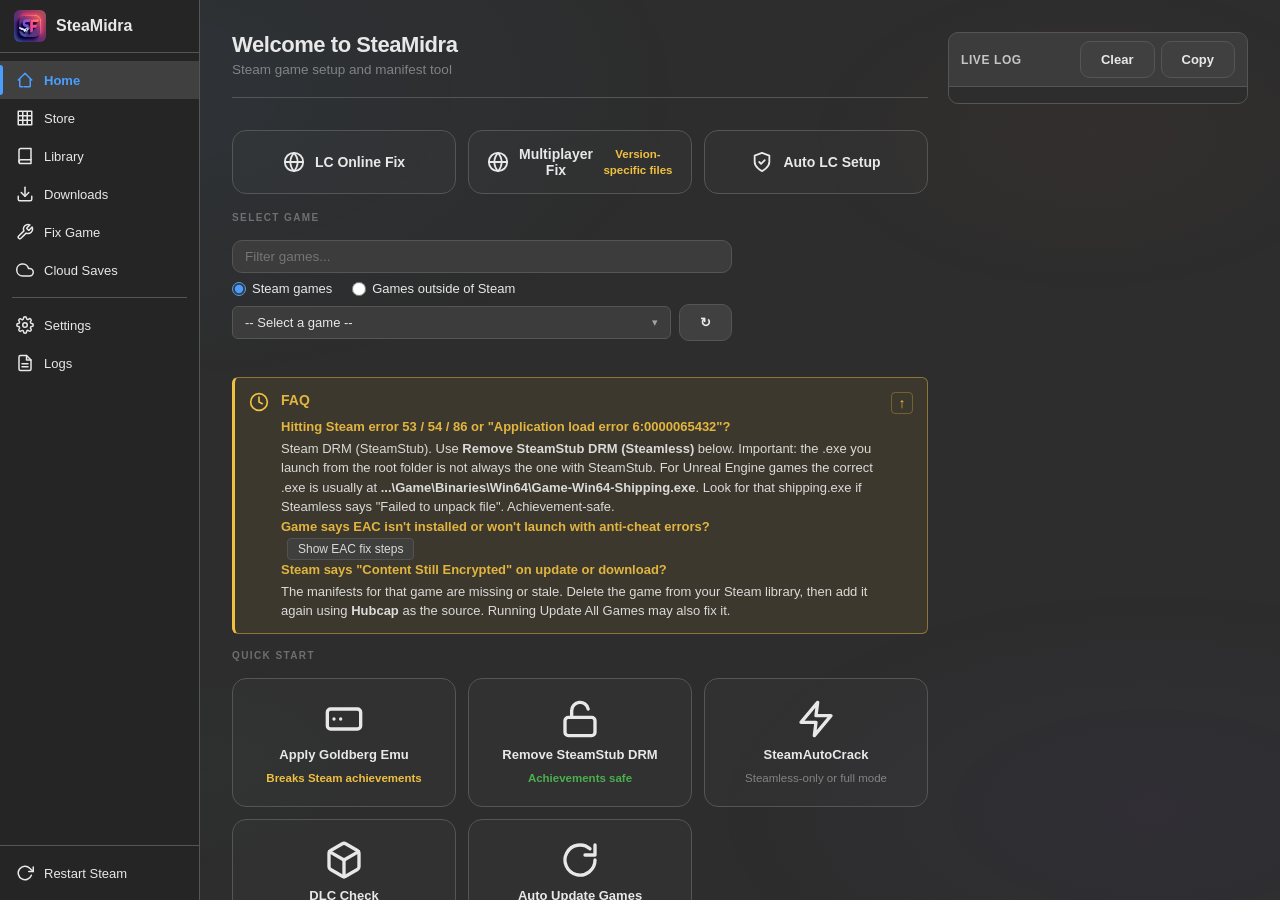
==== sff/webui/index.html @ db96c051 "Release SteaMidra v6.5.8" ====
<!DOCTYPE html>
<html lang="en" data-theme="dark">
<head>
    <meta charset="UTF-8">
    <meta name="viewport" content="width=device-width, initial-scale=1.0">
    <title>SteaMidra</title>
    <link rel="stylesheet" href="css/main.css">
    <link rel="stylesheet" href="css/themes.css">
    <link rel="stylesheet" href="css/cards.css">
    <link rel="stylesheet" href="css/animations.css">
    <link rel="stylesheet" href="css/premium.css">
    <script src="qrc:///qtwebchannel/qwebchannel.js"></script>
</head>
<body>
    <!-- Sidebar Navigation -->
    <nav id="sidebar" class="sidebar" role="navigation" aria-label="Main navigation">
        <div class="sidebar-logo">
            <img src="assets/SFF.png" alt="SteaMidra" class="sidebar-icon" onerror="this.style.display='none'">
            <span class="sidebar-title">SteaMidra</span>
        </div>
        <div class="sidebar-nav" role="tablist">
            <button class="nav-item active" data-page="home" data-tooltip="Overview dashboard with quick actions">
                <svg class="nav-icon" viewBox="0 0 24 24"><path d="M3 12l2-2m0 0l7-7 7 7M5 10v10a1 1 0 001 1h3m10-11l2 2m-2-2v10a1 1 0 01-1 1h-3m-4 0h4"/></svg>
                <span class="nav-label" data-i18n="Home">Home</span>
            </button>
            <button class="nav-item" data-page="store" data-tooltip="Browse & download games with cover images">
                <svg class="nav-icon" viewBox="0 0 24 24"><path d="M3 3h18v18H3zM9 3v18M15 3v18M3 9h18M3 15h18"/></svg>
                <span class="nav-label" data-i18n="Store">Store</span>
            </button>
            <button class="nav-item" data-page="library" data-tooltip="Your downloaded and installed games">
                <svg class="nav-icon" viewBox="0 0 24 24"><path d="M4 19.5A2.5 2.5 0 016.5 17H20"/><path d="M6.5 2H20v20H6.5A2.5 2.5 0 014 19.5v-15A2.5 2.5 0 016.5 2z"/></svg>
                <span class="nav-label" data-i18n="Library">Library</span>
            </button>
            <button class="nav-item" data-page="downloads" data-tooltip="Active downloads & history">
                <svg class="nav-icon" viewBox="0 0 24 24"><path d="M21 15v4a2 2 0 01-2 2H5a2 2 0 01-2-2v-4"/><polyline points="7 10 12 15 17 10"/><line x1="12" y1="15" x2="12" y2="3"/></svg>
                <span class="nav-label" data-i18n="Downloads">Downloads</span>
            </button>
            <button class="nav-item" data-page="fixgame" data-tooltip="Apply emulators, remove DRM, manage DLC">
                <svg class="nav-icon" viewBox="0 0 24 24"><path d="M14.7 6.3a1 1 0 000 1.4l1.6 1.6a1 1 0 001.4 0l3.77-3.77a6 6 0 01-7.94 7.94l-6.91 6.91a2.12 2.12 0 01-3-3l6.91-6.91a6 6 0 017.94-7.94l-3.76 3.76z"/></svg>
                <span class="nav-label" data-i18n="Fix Game">Fix Game</span>
            </button>
            <button class="nav-item" data-page="cloudsaves" data-tooltip="Backup & restore Steam cloud saves">
                <svg class="nav-icon" viewBox="0 0 24 24"><path d="M18 10h-1.26A8 8 0 109 20h9a5 5 0 000-10z"/></svg>
                <span class="nav-label" data-i18n="Cloud Saves">Cloud Saves</span>
            </button>
            <div class="nav-separator"></div>
            <button class="nav-item" data-page="settings" data-tooltip="Themes, Steam path, API keys, Preferences">
                <svg class="nav-icon" viewBox="0 0 24 24"><circle cx="12" cy="12" r="3"/><path d="M19.4 15a1.65 1.65 0 00.33 1.82l.06.06a2 2 0 01-2.83 2.83l-.06-.06a1.65 1.65 0 00-1.82-.33 1.65 1.65 0 00-1 1.51V21a2 2 0 01-4 0v-.09A1.65 1.65 0 009 19.4a1.65 1.65 0 00-1.82.33l-.06.06a2 2 0 01-2.83-2.83l.06-.06A1.65 1.65 0 004.68 15a1.65 1.65 0 00-1.51-1H3a2 2 0 010-4h.09A1.65 1.65 0 004.6 9a1.65 1.65 0 00-.33-1.82l-.06-.06a2 2 0 012.83-2.83l.06.06A1.65 1.65 0 009 4.68a1.65 1.65 0 001-1.51V3a2 2 0 014 0v.09a1.65 1.65 0 001 1.51 1.65 1.65 0 001.82-.33l.06-.06a2 2 0 012.83 2.83l-.06.06A1.65 1.65 0 0019.4 9a1.65 1.65 0 001.51 1H21a2 2 0 010 4h-.09a1.65 1.65 0 00-1.51 1z"/></svg>
                <span class="nav-label" data-i18n="Settings">Settings</span>
            </button>
            <button class="nav-item" id="btn-logs" data-tooltip="View debug and error logs">
                <svg class="nav-icon" viewBox="0 0 24 24"><path d="M14 2H6a2 2 0 00-2 2v16a2 2 0 002 2h12a2 2 0 002-2V8z"/><polyline points="14 2 14 8 20 8"/><line x1="16" y1="13" x2="8" y2="13"/><line x1="16" y1="17" x2="8" y2="17"/></svg>
                <span class="nav-label" data-i18n="Logs">Logs</span>
            </button>
        </div>
        <div class="sidebar-bottom">
            <button class="nav-item" id="btn-restart-steam" data-tooltip="Restart Steam process">
                <svg class="nav-icon" viewBox="0 0 24 24"><polyline points="23 4 23 10 17 10"/><path d="M20.49 15a9 9 0 11-2.12-9.36L23 10"/></svg>
                <span class="nav-label" data-i18n="Restart Steam">Restart Steam</span>
            </button>
        </div>
    </nav>

    <!-- Main Content Area -->
    <main id="content" class="content">
        <!-- Page: Home -->
        <section id="page-home" class="page active">
            <div class="home-layout">
            <div class="home-actions">
            <div class="page-header">
                <h1>Welcome to SteaMidra</h1>
                <p class="page-subtitle">Steam game setup and manifest tool</p>
            </div>

            <div id="home-lumacore-alert" class="hint-banner platform-win hidden" style="border-left-color:#5fa8ff;" data-tooltip="SteaMidra checks your Steam folder and only shows this when LumaCore is missing or outdated.">
                <svg class="hint-icon" viewBox="0 0 24 24"><path d="M12 2L2 7l10 5 10-5-10-5z"/><path d="M2 17l10 5 10-5"/><path d="M2 12l10 5 10-5"/></svg>
                <div class="hint-text">
                    <strong id="home-lumacore-alert-title">LumaCore Installation Required</strong>
                    <span id="home-lumacore-alert-body">Install LumaCore so Steam can see games added through SteaMidra.</span>
                    <button id="home-lumacore-alert-action" class="hint-inline-btn" type="button">Auto LC Setup</button>
                </div>
            </div>

            <div class="hint-banner platform-linux" style="border-left-color:#ffb84d;display:none;" data-tooltip="LumaCore is a Steam-client DLL hijack and is Windows-only. SteaMidra on Linux uses SLSsteam plus SLScheevo for ownership and achievements; SteaMidra still writes manifests, registers depot keys, and installs ACFs, but family bypass and on-launch ownership injection run via SLSsteam, not LumaCore.">
                <svg class="hint-icon" viewBox="0 0 24 24"><path d="M12 2L2 7l10 5 10-5-10-5z"/><path d="M2 17l10 5 10-5"/><path d="M2 12l10 5 10-5"/></svg>
                <div class="hint-text">
                    <strong>LumaCore is not available on Linux.</strong>
                    LumaCore is a Steam-client DLL hijack and only runs on Windows. On Linux, SteaMidra uses <em>SLSsteam</em> + <em>SLScheevo</em> for ownership and achievements. See <em>docs/LINUX_SETUP.md</em> for the full setup. Manifests, depot keys, and ACFs work the same as Windows.
                </div>
            </div>

            <div class="home-quick-row platform-win" id="home-lc-shortcuts">
                <button class="action-card compact platform-win" data-action="lc_online_fix" data-tooltip="Toggle the LC Online Fix launch option for a specific app (Windows only)">
                    <svg class="action-icon" viewBox="0 0 24 24"><circle cx="12" cy="12" r="10"/><line x1="2" y1="12" x2="22" y2="12"/><path d="M12 2a15.3 15.3 0 014 10 15.3 15.3 0 01-4 10 15.3 15.3 0 01-4-10 15.3 15.3 0 014-10z"/></svg>
                    <span class="action-title">LC Online Fix</span>
                </button>
                <button class="action-card compact platform-win" data-action="multiplayer" data-tooltip="Apply online-fix.me multiplayer patches. Try this if LC Online Fix didn't work for the game.">
                    <svg class="action-icon" viewBox="0 0 24 24"><circle cx="12" cy="12" r="10"/><line x1="2" y1="12" x2="22" y2="12"/><path d="M12 2a15.3 15.3 0 014 10 15.3 15.3 0 01-4 10 15.3 15.3 0 01-4-10 15.3 15.3 0 014-10z"/></svg>
                    <span class="action-title">Multiplayer Fix</span>
                    <span class="action-desc warn-achievements">Version-specific files</span>
                </button>
                <button class="action-card compact platform-win" data-action="auto_lc_setup" data-tooltip="Copy LumaCore DLLs to your Steam folder and remove old GreenLuma files (Windows only)">
                    <svg class="action-icon" viewBox="0 0 24 24"><path d="M12 22s8-4 8-10V5l-8-3-8 3v7c0 6 8 10 8 10z"/><polyline points="9 12 11 14 15 10"/></svg>
                    <span class="action-title">Auto LC Setup</span>
                </button>
            </div>
            <div class="home-quick-row platform-linux">
                <button class="action-card compact platform-linux" data-action="linux_setup" data-tooltip="Rerun Linux setup: install/update SLSsteam and ensure .NET 9 is available">
                    <svg class="action-icon" viewBox="0 0 24 24"><path d="M12 3v12"/><path d="M7 10l5 5 5-5"/><path d="M5 21h14"/></svg>
                    <span class="action-title">Linux Setup</span>
                </button>
            </div>

            <div class="section-group">
                <h2 class="section-title">Select Game</h2>
                <input type="text" id="home-game-search" class="home-game-search" placeholder="Filter games..." autocomplete="off" aria-label="Search and filter games" role="combobox" aria-expanded="false" aria-controls="home-game-select-ui">


                <div class="game-source-row">
                    <label class="game-source-label">
                        <input type="radio" id="game-source-steam" name="game-source" checked>
                        <span>Steam games</span>
                    </label>
                    <label class="game-source-label">
                        <input type="radio" id="game-source-outside" name="game-source">
                        <span>Games outside of Steam</span>
                    </label>
                </div>
                <div id="steam-mode-row" class="input-group" style="max-width:500px;margin-top:8px;display:flex;gap:8px;align-items:center;">
                    <select id="home-game-select" style="display:none" data-tooltip="Select a game from your Steam libraries for quick actions" aria-label="Select a game">
                        <option value="">-- Select a game --</option>
                    </select>
                    <div class="custom-select" id="home-game-select-ui" role="listbox" aria-label="Game selection list">
                        <div class="custom-select-display">
                            <span class="custom-select-text">-- Select a game --</span>
                            <span class="custom-select-arrow">▾</span>
                        </div>
                        <div class="custom-select-dropdown hidden"></div>
                    </div>
                    <button id="home-game-refresh" class="btn" style="flex-shrink:0;" data-tooltip="Rescan installed games">↻</button>
                </div>
                <div id="outside-mode-row" class="outside-game-row" style="display:none;margin-top:8px">
                    <input type="text" id="outside-path-display" class="outside-path-input" readonly placeholder="No folder selected" data-tooltip="Game folder path">
                    <button id="outside-path-browse" class="btn" data-tooltip="Browse for game folder">Browse</button>
                    <label class="outside-name-label" data-tooltip="Game name used for Multiplayer Fix and outside-Steam actions">Game name:
                        <input type="text" id="outside-game-name" class="outside-name-input" placeholder="Required for Multiplayer Fix">
                    </label>
                    <label class="outside-appid-label" data-tooltip="Optional — leave blank if unknown">App ID:
                        <input type="text" id="outside-appid" class="outside-appid-input" placeholder="Optional">
                    </label>
                </div>
            </div>

            <div class="hint-banner" id="home-hint-banner" data-tooltip="Common issues and how to fix them. Read this before reporting bugs.">
                <svg class="hint-icon" viewBox="0 0 24 24"><circle cx="12" cy="12" r="10"/><polyline points="12 6 12 12 16 14"/></svg>
                <div class="hint-text" id="home-hint-text">
                    <strong style="font-size:14px;display:block;margin-bottom:6px;">FAQ</strong>
                    <strong>Hitting Steam error 53 / 54 / 86 or "Application load error 6:0000065432"?</strong>
                    Steam DRM (SteamStub). Use <em>Remove SteamStub DRM (Steamless)</em> below. Important: the .exe you launch from the root folder is not always the one with SteamStub. For Unreal Engine games the correct .exe is usually at <em>...\Game\Binaries\Win64\Game-Win64-Shipping.exe</em>. Look for that shipping.exe if Steamless says "Failed to unpack file". Achievement-safe. <br>
                    <strong>Game says EAC isn't installed or won't launch with anti-cheat errors?</strong>
                    <button id="btn-eac-guide" class="hint-inline-btn" type="button">Show EAC fix steps</button>
                    <br>
                    <strong>Steam says "Content Still Encrypted" on update or download?</strong>
                    The manifests for that game are missing or stale. Delete the game from your Steam library, then add it again using <em>Hubcap</em> as the source. Running Update All Games may also fix it.
                </div>
                <button id="home-hint-toggle" class="hint-toggle-btn" data-tooltip="Collapse / expand hints" aria-label="Toggle hints">&uarr;</button>
            </div>

            <div id="eac-guide-modal" class="modal hidden">
                <div class="modal-overlay"></div>
                <div class="modal-content">
                    <div class="modal-header">
                        <h2>EAC fixes — disable EAC for offline / performance</h2>
                        <button class="modal-close" data-tooltip="Close">&times;</button>
                    </div>
                    <div class="modal-body">
                        <p style="margin-top:0;">SteaMidra's tools (Goldberg, Remove SteamStub DRM, SteamAutoCrack) do <strong>not</strong> fix EAC. EAC is a separate kernel-level service the game itself loads. Use one of the methods below. Methods are ranked easiest first. Try them in order.</p>
                        <p style="opacity:0.75;font-size:13px;">For competitive online games (Apex, Rust, Fortnite, Dead by Daylight) bypassing EAC will get you banned. Only use these for offline / single-player / modding.</p>

                        <div class="eac-page-tabs" style="display:flex;gap:6px;flex-wrap:wrap;margin:12px 0;">
                            <button class="eac-tab eac-tab-active" data-page="1" type="button">1. Verify + first launch</button>
                            <button class="eac-tab" data-page="2" type="button">2. Steam launch options</button>
                            <button class="eac-tab" data-page="3" type="button">3. Rename EAC folder</button>
                            <button class="eac-tab" data-page="4" type="button">4. Executable swap</button>
                            <button class="eac-tab" data-page="5" type="button">5. steam_appid.txt / .bat</button>
                            <button class="eac-tab" data-page="6" type="button">6. Firewall block</button>
                            <button class="eac-tab" data-page="7" type="button">7. Crack files</button>
                        </div>

                        <div class="eac-page" data-page="1">
                            <h3 style="margin-top:0;">1. Verify game files, then launch once with EAC armed</h3>
                            <p>Easiest one. Works when EAC service files got corrupted or the local EAC client never bootstrapped. Try this <strong>before</strong> anything else.</p>
                            <ol style="line-height:1.7;">
                                <li>Open Steam, right-click the game, then <strong>Properties</strong>.</li>
                                <li>Open <strong>Installed Files</strong> (or <strong>Local Files</strong> on older Steam).</li>
                                <li>Click <strong>Verify integrity of game files</strong> and let it finish.</li>
                                <li>Launch the game once <strong>with EAC enabled</strong>. Wait until the EAC installer prompt finishes or the title screen renders, then close the game.</li>
                                <li>Now retry whatever you were doing. The EAC service is registered on disk so any further launch (cracked or vanilla) sees a sane environment.</li>
                            </ol>
                            <p style="opacity:0.85;">If the game already loaded once with EAC armed and still throws the error, jump to method 2.</p>
                        </div>

                        <div class="eac-page hidden" data-page="2">
                            <h3 style="margin-top:0;">2. Steam launch options</h3>
                            <p>Some games respect a launch-arg toggle. Right-click the game, <strong>Properties</strong>, scroll to <strong>Launch Options</strong>, paste one of these and try the game:</p>
                            <pre style="background:rgba(0,0,0,0.25);padding:10px;border-radius:4px;line-height:1.5;">-noeac
-eac-nop
--no-anti-cheat</pre>
                            <p>Test one at a time. If the game still boots EAC, the dev didn't expose a flag. Move to method 3.</p>
                        </div>

                        <div class="eac-page hidden" data-page="3">
                            <h3 style="margin-top:0;">3. Rename the EasyAntiCheat folder</h3>
                            <p>Works on titles where EAC is loosely integrated. Game falls through to offline mode if it can't find the EAC dir.</p>
                            <ol style="line-height:1.7;">
                                <li>Right-click the game in Steam, <strong>Manage</strong>, <strong>Browse local files</strong>.</li>
                                <li>Find the <code>EasyAntiCheat</code> folder.</li>
                                <li>Rename it to <code>EasyAntiCheat_BACKUP</code>.</li>
                                <li>Launch the game from its main <code>.exe</code> directly, not through Steam.</li>
                            </ol>
                            <p>If the game crashes instantly, EAC is deeply integrated and this won't work. Restore the folder name and try method 4.</p>
                        </div>

                        <div class="eac-page hidden" data-page="4">
                            <h3 style="margin-top:0;">4. Executable swap (FromSoftware-style)</h3>
                            <p>The classic Elden Ring / Armored Core VI offline trick. Steam thinks it's launching the EAC wrapper but actually launches the raw game.</p>
                            <ol style="line-height:1.7;">
                                <li>Open the game's install folder.</li>
                                <li>Find the EAC launcher (usually <code>start_protected_game.exe</code> or <code>EACLauncher.exe</code>).</li>
                                <li>Rename it to <code>start_protected_game_BACKUP.exe</code>.</li>
                                <li>Find the real game executable (e.g. <code>eldenring.exe</code>). Copy it.</li>
                                <li>Rename the copy to match the original wrapper name (<code>start_protected_game.exe</code>).</li>
                                <li>Launch through Steam normally.</li>
                            </ol>
                            <p>Game boots straight into offline mode. Multiplayer is gone, single-player and mods work.</p>
                        </div>

                        <div class="eac-page hidden" data-page="5">
                            <h3 style="margin-top:0;">5. steam_appid.txt or a .bat launcher</h3>
                            <p>Most common bypass for Unreal Engine games. Skips the Steam bootstrapper that loads EAC.</p>
                            <p><strong>steam_appid.txt:</strong></p>
                            <ol style="line-height:1.7;">
                                <li>Browse to where the actual game <code>.exe</code> lives (often <code>Binaries/Win64</code>).</li>
                                <li>Create a new file named exactly <code>steam_appid.txt</code>.</li>
                                <li>Paste the game's Steam App ID inside (the number from the Steam store URL). Save.</li>
                                <li>Launch the game by double-clicking the <code>.exe</code>, NOT through Steam.</li>
                            </ol>
                            <p>If the game errors out with "tampered file", use a .bat instead. Same folder as the .exe, paste this and rename App ID + exe name:</p>
                            <pre style="background:rgba(0,0,0,0.25);padding:10px;border-radius:4px;line-height:1.5;">set SteamAppId=1234567
set SteamGameId=1234567
start YourGame-Shipping.exe</pre>
                            <p>Save as <code>LaunchOffline.bat</code>. Double-click to play.</p>
                        </div>

                        <div class="eac-page hidden" data-page="6">
                            <h3 style="margin-top:0;">6. Firewall block (zero-risk offline)</h3>
                            <p>Cuts the game's network access so EAC can't reach its servers. Forces local offline mode without touching any game files. Safest of the bunch.</p>
                            <ol style="line-height:1.7;">
                                <li>Start menu, type <strong>Windows Defender Firewall with Advanced Security</strong>, open it.</li>
                                <li>Left sidebar, <strong>Outbound Rules</strong>.</li>
                                <li>Right sidebar, <strong>New Rule</strong>.</li>
                                <li>Pick <strong>Program</strong>, browse to the game's main <code>.exe</code>.</li>
                                <li>Choose <strong>Block the connection</strong>. Leave Domain / Private / Public all checked.</li>
                                <li>Name it (e.g. "Block Elden Ring online") and finish.</li>
                            </ol>
                            <p>Game boots, EAC fails to phone home, game falls through to offline mode. No file edits needed.</p>
                        </div>

                        <div class="eac-page hidden" data-page="7">
                            <h3 style="margin-top:0;">7. Crack / fix files</h3>
                            <p>If none of the above work, the game's EAC integration is too deep and you'll need pre-made crack files for that specific title. Check the game's NexusMods page or its modding subreddit and look for "EAC bypass" or "offline launcher". Drop the files in per the README they ship with.</p>
                            <p>SteaMidra's <em>Crack Files</em> button on the home page also pulls community-maintained fix files from the CrakFiles repo for some games. Try that first before hunting on Nexus.</p>
                            <p style="opacity:0.75;font-size:13px;">Don't ever launch a cracked online game on official servers. Permanent ban risk.</p>
                        </div>
                    </div>
                </div>
            </div>

            <div class="section-group">
                <h2 class="section-title">Quick Start</h2>
                <div class="action-grid">
                    <button class="action-card" data-action="crack" data-tooltip="Replace steam_api DLLs with Goldberg Emulator. Breaks Steam achievements and cloud saves.">
                        <svg class="action-icon" viewBox="0 0 24 24"><rect x="2" y="6" width="20" height="12" rx="2"/><line x1="6" y1="12" x2="6" y2="12"/><line x1="10" y1="12" x2="10" y2="12"/></svg>
                        <span class="action-title">Apply Goldberg Emu</span>
                        <span class="action-desc warn-achievements">Breaks Steam achievements</span>
                    </button>
                    <button class="action-card" data-action="steamstub" data-tooltip="Strip Valve's SteamStub DRM wrapper from a game executable using Steamless. Steam achievements stay working.">
                        <svg class="action-icon" viewBox="0 0 24 24"><rect x="3" y="11" width="18" height="11" rx="2" ry="2"/><path d="M7 11V7a5 5 0 019.9-1"/></svg>
                        <span class="action-title">Remove SteamStub DRM</span>
                        <span class="action-desc safe-achievements">Achievements safe</span>
                    </button>
                    <button class="action-card" data-action="steam_auto" data-tooltip="Run SteamAutoCrack CLI. Choose between Steamless-only mode (achievement-safe) or full mode (Steamless + Goldberg).">
                        <svg class="action-icon" viewBox="0 0 24 24"><polygon points="13 2 3 14 12 14 11 22 21 10 12 10 13 2"/></svg>
                        <span class="action-title">SteamAutoCrack</span>
                        <span class="action-desc">Steamless-only or full mode</span>
                    </button>
                    <button class="action-card" data-action="dlc_check" data-tooltip="See which DLCs exist for this game and which ones are already in your AppList">
                        <svg class="action-icon" viewBox="0 0 24 24"><path d="M21 16V8a2 2 0 00-1-1.73l-7-4a2 2 0 00-2 0l-7 4A2 2 0 003 8v8a2 2 0 001 1.73l7 4a2 2 0 002 0l7-4A2 2 0 0021 16z"/><polyline points="3.27 6.96 12 12.01 20.73 6.96"/><line x1="12" y1="22.08" x2="12" y2="12"/></svg>
                        <span class="action-title">DLC Check</span>
                        <span class="action-desc">Check available DLCs</span>
                    </button>
                    <button class="action-card" data-action="let_updates" data-tooltip="Toggle which games should show the Update button in Steam. Comments/uncomments setManifestid in stplug-in Lua files.">
                        <svg class="action-icon" viewBox="0 0 24 24"><path d="M21 12a9 9 0 11-3-6.7"/><polyline points="21 3 21 9 15 9"/></svg>
                        <span class="action-title">Auto Update Games</span>
                        <span class="action-desc">Toggle Steam update prompts</span>
                    </button>
                </div>
            </div>

            <div class="section-group">
                <h2 class="section-title">Crack Files</h2>
                <div class="action-grid">
                    <button class="action-card" data-action="community_fixes" data-tooltip="Apply community-maintained crack files from the CrakFiles repo. Achievement-safe — only adds bypass DLLs, leaves the Steam API intact.">
                        <svg class="action-icon" viewBox="0 0 24 24"><path d="M12 22s8-4 8-10V5l-8-3-8 3v7c0 6 8 10 8 10z"/></svg>
                        <span class="action-title">Crack Files</span>
                        <span class="action-desc safe-achievements">Achievements safe</span>
                    </button>
                </div>
            </div>

            <!-- A12: Bulk Import surface (Folder Scan + Drag-and-Drop) -->
            <div class="section-group" id="bulk-import-section">
                <h2 class="section-title" data-i18n="Bulk Import">Bulk Import</h2>
                <div class="action-grid">
                    <button class="action-card" id="bulk-import-folder" data-action="folder_scan" data-tooltip="Pick a folder; SteaMidra walks it recursively and imports every valid .lua / .manifest file in one batch.">
                        <svg class="action-icon" viewBox="0 0 24 24"><path d="M22 19a2 2 0 01-2 2H4a2 2 0 01-2-2V5a2 2 0 012-2h5l2 3h9a2 2 0 012 2z"/></svg>
                        <span class="action-title" data-i18n="Choose Folder">Choose Folder</span>
                        <span class="action-desc">Folder scan + bulk import</span>
                    </button>
                    <button class="action-card" id="bulk-import-archive" data-action="archive_scan" data-tooltip="Pick a .lua, .zip, .rar, .7z, or .manifest file and import it through the bulk queue.">
                        <svg class="action-icon" viewBox="0 0 24 24"><path d="M21 15v4a2 2 0 01-2 2H5a2 2 0 01-2-2v-4"/><polyline points="7 10 12 15 17 10"/><line x1="12" y1="15" x2="12" y2="3"/></svg>
                        <span class="action-title">Select Manifest Archive</span>
                        <span class="action-desc">Lua/archive import</span>
                    </button>
                </div>
                <div id="drop-zone" class="bulk-drop-zone hidden" data-tooltip="Drag .lua, .zip, .rar, .7z, and .manifest files here to bulk import them">
                    <span class="bulk-drop-zone-icon" aria-hidden="true">⤓</span>
                    <span class="bulk-drop-zone-text">Drop .lua / archive / .manifest files here</span>
                </div>
                <div id="aggregate-progress" class="bulk-aggregate-progress hidden">
                    <div class="bulk-aggregate-header">
                        <span id="aggregate-progress-label">0 / 0</span>
                        <button id="bulk-import-cancel" class="btn btn-sm btn-danger" data-i18n="Cancel">Cancel</button>
                    </div>
                    <div class="bulk-aggregate-track">
                        <div id="aggregate-progress-fill" class="bulk-aggregate-fill" style="width: 0%"></div>
                    </div>
                </div>
                <div id="results-panel" class="bulk-results-panel hidden">
                    <h3 class="bulk-results-title" data-i18n="Results">Results</h3>
                    <ul id="bulk-results-list" class="bulk-results-list"></ul>
                </div>
            </div>

            <div class="section-group">
                <h2 class="section-title">Lua / Manifest Processing</h2>
                <div class="action-grid">
                    <button class="action-card" data-action="download_games" data-tooltip="Download a game using Lua files — fetches manifests and keys so Steam installs the game">
                        <svg class="action-icon" viewBox="0 0 24 24"><path d="M21 15v4a2 2 0 01-2 2H5a2 2 0 01-2-2v-4"/><polyline points="7 10 12 15 17 10"/><line x1="12" y1="15" x2="12" y2="3"/></svg>
                        <span class="action-title">Download Games</span>
                        <span class="action-desc">Process Lua for full download</span>
                    </button>
                    <button class="action-card" data-action="download_manifests" data-tooltip="Download only the manifest files without triggering a full game download">
                        <svg class="action-icon" viewBox="0 0 24 24"><path d="M16 4h2a2 2 0 012 2v14a2 2 0 01-2 2H6a2 2 0 01-2-2V6a2 2 0 012-2h2"/><rect x="8" y="2" width="8" height="4" rx="1" ry="1"/></svg>
                        <span class="action-title">Download Manifests Only</span>
                        <span class="action-desc">Fetch manifests without download</span>
                    </button>
                    <button class="action-card" data-action="recent_lua" data-tooltip="Quick access to recently used .lua files for re-processing">
                        <svg class="action-icon" viewBox="0 0 24 24"><path d="M14 2H6a2 2 0 00-2 2v16a2 2 0 002 2h12a2 2 0 002-2V8z"/><polyline points="14 2 14 8 20 8"/></svg>
                        <span class="action-title">Recent .lua Files</span>
                        <span class="action-desc">Open recently used files</span>
                    </button>
                    <button class="action-card" data-action="update_manifests" data-tooltip="Re-download all manifests for games in your AppList to get the latest versions">
                        <svg class="action-icon" viewBox="0 0 24 24"><polyline points="23 4 23 10 17 10"/><path d="M20.49 15a9 9 0 11-2.12-9.36L23 10"/></svg>
                        <span class="action-title">Update All Games</span>
                        <span class="action-desc">Refresh all installed games</span>
                    </button>
                </div>
            </div>

            <div class="section-group">
                <h2 class="section-title">Provider</h2>
                <p class="setting-hint">Share only clean depot IDs, 64-character keys, names, kind, and parent info. Lua files, Steam config, paths, accounts, logs, tokens, cookies, credentials, manifests, and personal files are never uploaded.</p>
                <div class="action-grid small">
                    <button class="action-card compact" data-action="provider_preview" data-tooltip="Preview how many clean local keys can be contributed">
                        <svg class="action-icon" viewBox="0 0 24 24"><path d="M1 12s4-8 11-8 11 8 11 8-4 8-11 8-11-8-11-8z"/><circle cx="12" cy="12" r="3"/></svg>
                        <span class="action-title">View Provider Details</span>
                    </button>
                    <button class="action-card compact" data-action="provider_submit" data-tooltip="Submit clean local depot keys to the public provider">
                        <svg class="action-icon" viewBox="0 0 24 24"><path d="M12 19V5"/><polyline points="5 12 12 5 19 12"/><path d="M5 19h14"/></svg>
                        <span class="action-title">Contribute Keys</span>
                    </button>
                    <button class="action-card compact" data-action="provider_update" data-tooltip="Download the latest provider cache">
                        <svg class="action-icon" viewBox="0 0 24 24"><polyline points="23 4 23 10 17 10"/><path d="M20.49 15a9 9 0 11-2.12-9.36L23 10"/></svg>
                        <span class="action-title">Update Provider</span>
                    </button>
                </div>
                <label class="setting-checkbox" style="margin-top:10px;">
                    <input type="checkbox" id="home-provider-contribute">
                    <span>Contribute clean keys every 24 hours</span>
                </label>
                <label class="setting-checkbox" style="margin-top:8px;" data-tooltip="Optional: asks Steam for appinfo before submitting so missing depot names and parent info can be filled. This may slow submission on large key sets.">
                    <input type="checkbox" id="home-provider-enrich">
                    <span>Fill missing metadata with Steam appinfo before submit</span>
                </label>
                <p id="home-provider-status" class="setting-hint" style="margin-top:8px;"></p>
            </div>

            <div class="section-group">
                <h2 class="section-title">DLC Unlockers</h2>
                <div class="action-grid">
                    <button class="action-card" data-action="dlc_unlockers" data-tooltip="Install or manage CreamAPI / SmokeAPI DLC unlocker DLLs">
                        <svg class="action-icon" viewBox="0 0 24 24"><path d="M21 2l-2 2m-7.61 7.61a5.5 5.5 0 11-7.778 7.778 5.5 5.5 0 017.777-7.777zm0 0L15.5 7.5m0 0l3 3L22 7l-3-3m-3.5 3.5L19 4"/></svg>
                        <span class="action-title">DLC Unlockers</span>
                        <span class="action-desc">CreamAPI, SmokeAPI</span>
                    </button>
                </div>
            </div>

            <div class="section-group">
                <h2 class="section-title">Quick Tools</h2>
                <div class="action-grid small">
                    <button class="action-card compact platform-linux" data-action="linux_setup" data-tooltip="Set up or update Linux tools: SLSsteam and .NET 9">
                        <svg class="action-icon" viewBox="0 0 24 24"><path d="M12 2v20"/><path d="M5 9h14"/><path d="M5 15h14"/><path d="M17 3a9 9 0 010 18"/><path d="M7 3a9 9 0 000 18"/></svg>
                        <span class="action-title">Set Up Linux Tools</span>
                    </button>
                    <button class="action-card compact platform-linux" data-action="fix_slssteam_hash" data-tooltip="Fix SLSsteam hash mismatch: resets Steam bootstrap, re-patches SLSsteam (resolves Unknown steamclient.so hash error)">
                        <svg class="action-icon" viewBox="0 0 24 24"><path d="M12 22c5.523 0 10-4.477 10-10S17.523 2 12 2 2 6.477 2 12s4.477 10 10 10z"/><path d="M9 12l2 2 4-4"/></svg>
                        <span class="action-title">Fix Hash Issue</span>
                    </button>
                    <button class="action-card compact" data-action="mute_toggle" data-tooltip="Toggle Steam game mute/unmute">
                        <svg class="action-icon" viewBox="0 0 24 24"><polygon points="11 5 6 9 2 9 2 15 6 15 11 19 11 5"/><line x1="23" y1="9" x2="17" y2="15"/><line x1="17" y1="9" x2="23" y2="15"/></svg>
                        <span class="action-title">Mute/Unmute</span>
                    </button>
                    <button class="action-card compact" data-action="remove_game" data-tooltip="Remove a game from the Steam library">
                        <svg class="action-icon" viewBox="0 0 24 24"><polyline points="3 6 5 6 21 6"/><path d="M19 6v14a2 2 0 01-2 2H7a2 2 0 01-2-2V6m3 0V4a2 2 0 012-2h4a2 2 0 012 2v2"/></svg>
                        <span class="action-title">Remove from Library</span>
                    </button>
                    <button class="action-card compact platform-win" data-action="context_menu" data-tooltip="Install or remove the SteaMidra context menu in Windows Explorer">
                        <svg class="action-icon" viewBox="0 0 24 24"><path d="M22 19a2 2 0 01-2 2H4a2 2 0 01-2-2V5a2 2 0 012-2h5l2 3h9a2 2 0 012 2z"/></svg>
                        <span class="action-title">Context Menu</span>
                    </button>
                    <button class="action-card compact platform-win" data-action="steam_updates" id="action-steam-updates" data-tooltip="Block or unblock Steam client auto-updates by writing BootStrapperInhibitAll to steam.cfg in the Steam directory">
                        <svg class="action-icon" viewBox="0 0 24 24"><circle cx="12" cy="12" r="10"/><line x1="4.93" y1="4.93" x2="19.07" y2="19.07"/></svg>
                        <span class="action-title">Steam Updates</span>
                        <span class="action-desc">Block / unblock auto-updates</span>
                    </button>
                    <button class="action-card compact platform-linux" data-action="applist_menu" data-tooltip="Manage SLS injection IDs (Linux only)">
                        <svg class="action-icon" viewBox="0 0 24 24"><line x1="8" y1="6" x2="21" y2="6"/><line x1="8" y1="12" x2="21" y2="12"/><line x1="8" y1="18" x2="21" y2="18"/><line x1="3" y1="6" x2="3.01" y2="6"/><line x1="3" y1="12" x2="3.01" y2="12"/><line x1="3" y1="18" x2="3.01" y2="18"/></svg>
                        <span class="action-title">AppList IDs</span>
                    </button>
                </div>
            </div>
            </div><!-- /.home-actions -->

            <!-- Mini live log panel (top-right) -->
            <div class="home-log">
                <div class="home-log-header">
                    <span class="home-log-title">Live Log</span>
                    <div class="home-log-btns">
                        <button id="home-log-clear" class="btn btn-sm" data-tooltip="Clear log">Clear</button>
                        <button id="home-log-copy" class="btn btn-sm" data-tooltip="Copy all log text">Copy</button>
                    </div>
                </div>
                <div id="home-log-content" class="home-log-content"></div>
            </div><!-- /.home-log -->

            </div><!-- /.home-layout -->
            <div style="text-align:center; padding:12px 0;">
                <button id="home-toggle-ui" class="btn" data-tooltip="Switch between Modern (Web) UI and Classic (Qt) UI">Switch to Classic UI</button>
            </div>
        </section>

        <!-- Page: Store -->
        <section id="page-store" class="page">
            <div class="page-header">
                <h1>Store</h1>
                <p class="page-subtitle">Browse and download games</p>
            </div>
            <div class="store-controls">
                <div class="search-bar">
                    <input type="text" id="store-search" placeholder="Search games by name or App ID..." data-tooltip="Type a game name or App ID to search">
                    <button id="store-search-btn" class="btn btn-primary" data-tooltip="Search the store">Search</button>
                </div>
                <div class="store-options">
                    <select id="store-sort" style="display:none" data-tooltip="Sort results by criteria">
                        <option value="updated">Recently Updated</option>
                        <option value="newest">Newest</option>
                        <option value="oldest">Oldest</option>
                        <option value="name_asc">Name A-Z</option>
                        <option value="name_desc">Name Z-A</option>
                    </select>
                    <div class="custom-select" id="store-sort-ui">
                        <div class="custom-select-display">
                            <span class="custom-select-text">Recently Updated</span>
                            <span class="custom-select-arrow">&#9662;</span>
                        </div>
                        <div class="custom-select-dropdown hidden"></div>
                    </div>
                    <button id="store-update-list-btn" class="btn btn-sm" data-tooltip="Download latest game list and metadata from all sources">Update List</button>
                    <button id="store-provider-refresh-btn" class="btn btn-sm" data-tooltip="Refresh local depot-key provider cache">Depot Keys</button>
                    <div class="view-toggle">
                        <button id="view-grid" class="btn btn-icon active" data-tooltip="Grid view with cover images"><svg width="16" height="16" viewBox="0 0 24 24" fill="none" stroke="currentColor" stroke-width="2"><rect x="3" y="3" width="7" height="7"/><rect x="14" y="3" width="7" height="7"/><rect x="3" y="14" width="7" height="7"/><rect x="14" y="14" width="7" height="7"/></svg></button>
                        <button id="view-list" class="btn btn-icon" data-tooltip="Compact list view"><svg width="16" height="16" viewBox="0 0 24 24" fill="none" stroke="currentColor" stroke-width="2" stroke-linecap="round"><line x1="8" y1="6" x2="21" y2="6"/><line x1="8" y1="12" x2="21" y2="12"/><line x1="8" y1="18" x2="21" y2="18"/><line x1="3" y1="6" x2="3.01" y2="6"/><line x1="3" y1="12" x2="3.01" y2="12"/><line x1="3" y1="18" x2="3.01" y2="18"/></svg></button>
                        <button id="store-toggle-images" class="btn btn-icon" data-tooltip="Toggle game cover images (hide/show)"><svg width="16" height="16" viewBox="0 0 24 24" fill="none" stroke="currentColor" stroke-width="2" stroke-linecap="round" stroke-linejoin="round"><rect x="3" y="3" width="18" height="18" rx="2"/><circle cx="8.5" cy="8.5" r="1.5"/><polyline points="21 15 16 10 5 21"/></svg></button>
                        <button id="store-toggle-nsfw" class="btn btn-icon active" data-tooltip="Toggle NSFW content visibility"><svg width="16" height="16" viewBox="0 0 24 24" fill="none" stroke="currentColor" stroke-width="2" stroke-linecap="round" stroke-linejoin="round"><path d="M17.94 17.94A10.07 10.07 0 0112 20c-7 0-11-8-11-8a18.45 18.45 0 015.06-5.94M9.9 4.24A9.12 9.12 0 0112 4c7 0 11 8 11 8a18.5 18.5 0 01-2.16 3.19M14.12 14.12a3 3 0 11-4.24-4.24"/><line x1="1" y1="1" x2="23" y2="23"/></svg></button>
                        <button id="store-disconnect-hubcap" class="btn btn-icon hidden" data-tooltip="Disconnect Hubcap — use bare Steam search"><svg width="16" height="16" viewBox="0 0 24 24" fill="none" stroke="currentColor" stroke-width="2" stroke-linecap="round" stroke-linejoin="round"><path d="M17 16l4-4-4-4"/><path d="M7 8l-4 4 4 4"/><line x1="9" y1="7" x2="15" y2="17"/></svg></button>
                        <button id="store-connect-hubcap" class="btn btn-icon hidden" data-tooltip="Reconnect Hubcap store"><svg width="16" height="16" viewBox="0 0 24 24" fill="none" stroke="currentColor" stroke-width="2" stroke-linecap="round" stroke-linejoin="round"><path d="M18.36 6.64a9 9 0 11-12.73 0"/><line x1="12" y1="2" x2="12" y2="12"/></svg></button>
                    </div>
                </div>
            </div>
            <p id="store-provider-status" class="setting-hint" style="margin:8px 0 0;"></p>
            <div id="genre-chips" class="genre-chips">
                <button class="genre-chip active" data-genre="">All</button>
                <button class="genre-chip" data-genre="action">Action</button>
                <button class="genre-chip" data-genre="rpg">RPG</button>
                <button class="genre-chip" data-genre="strategy">Strategy</button>
                <button class="genre-chip" data-genre="simulation">Simulation</button>
                <button class="genre-chip" data-genre="sports">Sports</button>
                <button class="genre-chip" data-genre="racing">Racing</button>
                <button class="genre-chip" data-genre="adventure">Adventure</button>
                <button class="genre-chip" data-genre="shooter">Shooter</button>
                <button class="genre-chip" data-genre="puzzle">Puzzle</button>
                <button class="genre-chip" data-genre="horror">Horror</button>
                <button class="genre-chip" data-genre="fighting">Fighting</button>
                <button class="genre-chip" data-genre="indie">Indie</button>
                <button class="genre-chip" data-genre="casual">Casual</button>
            </div>
            <div id="store-connect-banner" class="connect-banner">
                <p>Enter your Hubcap API key to see manifest availability.</p>
                <p id="store-banner-msg" class="banner-submsg">You can browse all games without a key — Hubcap shows which ones have manifests ready to download.</p>
                <div class="connect-form">
                    <input type="password" id="api-key-input" placeholder="Enter Hubcap API key...">
                    <button id="api-key-connect" class="btn btn-primary">Connect</button>
                </div>
            </div>
            <div id="store-grid" class="game-grid" role="list"></div>
            <div id="store-list" class="game-list hidden" role="list"></div>
            <div id="store-pagination" class="pagination hidden">
                <button id="page-prev" class="btn" data-tooltip="Previous page">← Prev</button>
                <span id="page-info" class="page-info">Page 1 of 1</span>
                <button id="page-next" class="btn" data-tooltip="Next page">Next →</button>
            </div>
            <div id="store-loading" class="loading-skeleton hidden">
                <div class="skeleton-card"></div>
                <div class="skeleton-card"></div>
                <div class="skeleton-card"></div>
                <div class="skeleton-card"></div>
                <div class="skeleton-card"></div>
                <div class="skeleton-card"></div>
            </div>
        </section>

        <!-- Page: Library -->
        <section id="page-library" class="page">
            <div class="page-header">
                <h1>Library</h1>
                <p class="page-subtitle">Your downloaded and installed games</p>
            </div>
            <div class="library-controls">
                <button id="library-refresh" class="btn" data-tooltip="Scan Steam libraries for installed games">Refresh</button>
                <button id="library-filter-managed" class="btn btn-sm" data-tooltip="Show only games with SteaMidra Lua files">SteaMidra Only</button>
                <input type="text" id="library-search" class="library-search" placeholder="Search library..." autocomplete="off">
                <span class="disk-info-wrap">
                    <svg class="disk-info-icon" viewBox="0 0 24 24" fill="none" stroke="currentColor" stroke-width="2" stroke-linecap="round" stroke-linejoin="round">
                        <ellipse cx="12" cy="5" rx="9" ry="3"></ellipse>
                        <path d="M3 5v14c0 1.66 4.03 3 9 3s9-1.34 9-3V5"></path>
                        <path d="M3 12c0 1.66 4.03 3 9 3s9-1.34 9-3"></path>
                    </svg>
                    <select id="library-drive-select" style="display:none"></select>
                    <div id="library-drive-select-ui" class="custom-select disk-drive-custom hidden">
                        <div class="custom-select-display" tabindex="0">
                            <span class="custom-select-text"></span>
                            <span class="custom-select-arrow">&#9662;</span>
                        </div>
                        <div class="custom-select-dropdown hidden"></div>
                    </div>
                    <span id="library-disk-info" class="disk-info-text"></span>
                </span>
            </div>
            <div class="info-callout" id="library-lure-info">
                <strong>Lure Fix</strong> — updates the ACF file of a game to match the latest manifest IDs on Steam CM. No game files are downloaded or changed. Steam stops showing the update prompt because the ACF now reports the current manifests as installed. Use this after Steam shows an update for a game you downloaded with an older version.
            </div>
            <div id="library-grid" class="game-grid" role="list"></div>
            <div id="library-empty" class="empty-state">
                <span class="empty-icon"><svg width="48" height="48" viewBox="0 0 24 24" fill="none" stroke="currentColor" stroke-width="1.5" stroke-linecap="round" stroke-linejoin="round"><path d="M4 19.5A2.5 2.5 0 016.5 17H20"/><path d="M6.5 2H20v20H6.5A2.5 2.5 0 014 19.5v-15A2.5 2.5 0 016.5 2z"/></svg></span>
                <p>No games found. Download games from the Store page.</p>
            </div>
        </section>

        <!-- Page: Downloads -->
        <section id="page-downloads" class="page">
            <div class="page-header">
                <h1>Downloads</h1>
                <p class="page-subtitle">Active downloads and history</p>
            </div>
            <div id="downloads-active" class="downloads-section">
                <h2 class="section-title">Active Downloads</h2>
                <div id="downloads-active-list" class="downloads-list"></div>
                <div id="downloads-active-empty" class="empty-state small">
                    <p>No active downloads.</p>
                </div>
            </div>
            <div id="downloads-history" class="downloads-section">
                <h2 class="section-title">Download History</h2>
                <div id="downloads-history-list" class="downloads-list"></div>
            </div>
        </section>

        <!-- Page: Fix Game -->
        <section id="page-fixgame" class="page">
            <div class="page-header">
                <h1>Fix Game</h1>
                <p class="page-subtitle">Apply emulators, remove DRM, manage DLC</p>
            </div>
            <div class="fixgame-layout">
                <div class="fixgame-step">
                    <h2 class="section-title">1. Select Game</h2>
                    <p class="step-desc">Choose an installed game from the dropdown, or Browse to its folder manually. The App ID is detected automatically from the ACF manifest.</p>
                    <div class="input-group" style="display:flex;gap:8px;align-items:center;">
                        <select id="fixgame-game-select" style="display:none" data-tooltip="Select an installed game to fix">
                            <option value="">-- Select a game --</option>
                        </select>
                        <div class="custom-select" id="fixgame-game-select-ui">
                            <div class="custom-select-display">
                                <span class="custom-select-text">-- Select a game --</span>
                                <span class="custom-select-arrow">▾</span>
                            </div>
                            <div class="custom-select-dropdown hidden"></div>
                        </div>
                        <button id="fixgame-browse" class="btn" style="flex-shrink:0;" data-tooltip="Browse for a game folder manually">Browse</button>
                        <button id="fixgame-refresh" class="btn" style="flex-shrink:0;" data-tooltip="Rescan for installed games">↻</button>
                    </div>
                    <div class="input-group" id="fixgame-folder-row" style="display:none;">
                        <label>Game Folder:</label>
                        <input type="text" id="fixgame-game-folder" readonly>
                    </div>
                    <div class="input-group">
                        <label>App ID:</label>
                        <input type="text" id="fixgame-appid" placeholder="Auto-detected" data-tooltip="Steam App ID of the game">
                    </div>
                </div>

                <div class="fixgame-step">
                    <h2 class="section-title">2. User Identity</h2>
                    <p class="step-desc">The username and Steam ID shown in-game. Used for save data, achievements, and leaderboards. Defaults are safe to leave as-is.</p>
                    <div class="input-group">
                        <label>Username:</label>
                        <input type="text" id="fixgame-username" placeholder="Player" data-tooltip="Username shown in-game">
                    </div>
                    <div class="input-group">
                        <label>Steam ID:</label>
                        <input type="text" id="fixgame-steamid" placeholder="76561198000000000" data-tooltip="Your Steam64 ID for achievements">
                    </div>
                    <div class="input-group" style="display:flex;gap:8px;align-items:center;">
                        <label style="flex-shrink:0;font-size:12px;font-weight:600;opacity:0.8;min-width:88px;">Avatar Image:</label>
                        <input type="text" id="fixgame-avatar" placeholder="Optional — .png / .jpg / .jpeg" style="flex:1;font-size:12px;" readonly data-tooltip="Profile avatar used by Goldberg Emulator in-game">
                        <button id="fixgame-avatar-browse" class="btn" style="flex-shrink:0;" data-tooltip="Pick a PNG or JPG avatar image">Browse</button>
                    </div>
                </div>

                <div class="fixgame-step">
                    <h2 class="section-title">3. Emulator Mode</h2>
                    <p class="step-desc">Choose how to bypass Steam authentication. <strong>Regular</strong> is recommended for most games.</p>
                    <div class="radio-group">
                        <label class="radio-option" data-tooltip="Simplest mode — replaces steam_api.dll with Goldberg Emulator. Works for most games.">
                            <input type="radio" name="emu-mode" value="regular" checked>
                            <span>Regular — replace steam_api.dll</span>
                            <span class="option-hint">Replaces steam_api.dll with Goldberg Emulator. Works for most games out of the box.</span>
                        </label>
                        <label class="radio-option" data-tooltip="Uses a loader + Python config. Fetches DLC info from Steam API automatically. No login needed.">
                            <input type="radio" name="emu-mode" value="coldclient_simple">
                            <span>ColdClient Simple — auto DLC fetch</span>
                            <span class="option-hint">Uses ColdClient loader. Auto-fetches DLC list from the Steam API — no login required.</span>
                        </label>
                        <label class="radio-option" data-tooltip="Uses the GSE Fork tool for the best DLC and achievement coverage. Can optionally log in with Steam credentials.">
                            <input type="radio" name="emu-mode" value="coldclient_advanced">
                            <span>ColdClient Advanced — GSE Fork (best coverage)</span>
                            <span class="option-hint">Best DLC and achievement coverage using GSE Fork. Can log in with Steam credentials for richer data.</span>
                        </label>
                        <label class="radio-option" data-tooltip="Proxy DLL method for games that need it.">
                            <input type="radio" name="emu-mode" value="coldloader_dll">
                            <span>ColdLoader DLL — proxy DLL method</span>
                            <span class="option-hint">Injects via proxy DLL. Use if the game actively checks for DLL replacement.</span>
                        </label>
                    </div>
                </div>

                <div class="fixgame-step" id="gse-options" style="display:none;">
                    <h2 class="section-title">GSE Fork Options</h2>
                    <div class="radio-group">
                        <label class="radio-option">
                            <input type="radio" name="gse-auth" value="anonymous" checked>
                            <span>Anonymous (no login)</span>
                        </label>
                        <label class="radio-option">
                            <input type="radio" name="gse-auth" value="login">
                            <span>Steam Login (better DLC data)</span>
                        </label>
                    </div>
                    <div id="gse-creds" class="input-group" style="display:none;">
                        <div class="input-group">
                            <label>Steam Username:</label>
                            <input type="text" id="gse-username" placeholder="Steam account">
                        </div>
                        <div class="input-group">
                            <label>Steam Password:</label>
                            <input type="password" id="gse-password" placeholder="Steam password">
                        </div>
                    </div>
                </div>

                <div class="fixgame-step">
                    <h2 class="section-title">4. Options</h2>
                    <p class="step-desc">Extra patching options applied when you click Apply Fix.</p>
                    <div class="checkbox-group">
                        <label class="checkbox-option" data-tooltip="Automatically strips Valve's DRM wrapper using Steamless before applying the emulator">
                            <input type="checkbox" id="fix-steamstub" checked>
                            <span>Auto-unpack SteamStub DRM</span>
                            <span class="option-hint">Strips Valve's SteamStub DRM wrapper from the EXE using Steamless before patching. Recommended.</span>
                        </label>
                        <label class="checkbox-option" data-tooltip="Use experimental Steamless features for better compatibility">
                            <input type="checkbox" id="fix-steamless-exp" checked>
                            <span>Steamless experimental mode</span>
                            <span class="option-hint">Enables experimental Steamless unpacker options for better compatibility with heavily protected games.</span>
                        </label>
                        <label class="checkbox-option" data-tooltip="Downloads the latest Goldberg Emulator from GitHub before applying">
                            <input type="checkbox" id="fix-goldberg-update">
                            <span>Check for Goldberg updates</span>
                            <span class="option-hint">Downloads the latest Goldberg Emulator from GitHub before applying. Requires internet.</span>
                        </label>
                        <label class="checkbox-option" data-tooltip="Generates a batch file for launching via ColdClient loader">
                            <input type="checkbox" id="fix-launchbat">
                            <span>Create Launch.bat (ColdClient)</span>
                            <span class="option-hint">Generates a batch file to launch the game via ColdClient loader. Only useful in ColdClient modes.</span>
                        </label>
                    </div>
                    <div class="radio-group">
                        <label>steam_settings mode:</label>
                        <p class="step-desc">Controls how much game data is fetched when building steam_settings.</p>
                        <label class="radio-option" data-tooltip="Fast mode — fetches DLC info only">
                            <input type="radio" name="settings-mode" value="simple">
                            <span>Simple (fast)</span>
                            <span class="option-hint">Fetches DLC list only. Quick but minimal coverage.</span>
                        </label>
                        <label class="radio-option" data-tooltip="Fetches DLCs, languages, depot info — more complete">
                            <input type="radio" name="settings-mode" value="advanced" checked>
                            <span>Advanced (complete)</span>
                            <span class="option-hint">Fetches DLCs, depot info, languages, and achievements. Slower but recommended for full compatibility.</span>
                        </label>
                    </div>
                </div>

                <div class="fixgame-actions">
                    <button id="fixgame-apply" class="btn btn-primary btn-lg" data-tooltip="Apply the selected emulator and settings to the game">Apply Fix</button>
                    <button id="fixgame-revert" class="btn btn-danger" data-tooltip="Restore original DLLs and remove steam_settings">Revert Changes</button>
                </div>

                <div id="fixgame-log" class="log-output hidden">
                    <h3>Log Output</h3>
                    <pre id="fixgame-log-content"></pre>
                </div>
            </div>
        </section>

        <!-- Page: Tools -->
        <section id="page-tools" class="page">
            <div class="page-header">
                <h1>Tools</h1>
                <p class="page-subtitle">Extra utilities and generators</p>
            </div>

            <div class="tool-card">
                <h2 class="section-title">GBE Token Generator</h2>
                <p class="tool-desc">Generate Goldberg Emulator configuration files for games you own on Steam.</p>
                <div class="input-group">
                    <label>Steam Web API Key:</label>
                    <input type="password" id="tool-gbe-apikey" placeholder="Enter Steam Web API key" data-tooltip="Get your key at steamcommunity.com/dev/apikey">
                </div>
                <div class="input-group">
                    <label>App ID:</label>
                    <input type="text" id="tool-gbe-appid" placeholder="Enter App ID" data-tooltip="Steam App ID of the game">
                </div>
                <div class="input-group">
                    <label>Output Directory:</label>
                    <div class="input-with-btn">
                        <input type="text" id="tool-gbe-outdir" placeholder="Select output folder">
                        <button id="tool-gbe-browse" class="btn" data-tooltip="Browse for output folder">Browse</button>
                    </div>
                </div>
                <button id="tool-gbe-generate" class="btn btn-primary" data-tooltip="Generate Goldberg Emulator token and config files">Generate Token</button>
                <div id="tool-gbe-log" class="log-output hidden">
                    <pre id="tool-gbe-log-content"></pre>
                </div>
            </div>

            <div class="tool-card">
                <h2 class="section-title">VDF Depot Key Extractor</h2>
                <p class="tool-desc">Read decryption keys from your Steam config.vdf file.</p>
                <div class="input-group">
                    <label>config.vdf path:</label>
                    <div class="input-with-btn">
                        <input type="text" id="tool-vdf-path" placeholder="Auto-detected" data-tooltip="Path to Steam config.vdf file">
                        <button id="tool-vdf-browse" class="btn" data-tooltip="Browse for config.vdf file">Browse</button>
                    </div>
                </div>
                <button id="tool-vdf-extract" class="btn btn-primary" data-tooltip="Extract decryption keys from config.vdf">Extract Keys</button>
                <div id="tool-vdf-table" class="data-table hidden">
                    <table>
                        <thead><tr><th>App ID</th><th>Depot ID</th><th>Decryption Key</th></tr></thead>
                        <tbody id="tool-vdf-tbody"></tbody>
                    </table>
                </div>
            </div>

        </section>

        <!-- Page: Cloud Saves -->
        <section id="page-cloudsaves" class="page">
            <div class="page-header">
                <h1>Cloud Saves</h1>
                <p class="page-subtitle">Backup and restore Steam cloud save files</p>
            </div>

            <div class="provider-section">
                <h2 class="section-title">Storage Provider</h2>
                <div class="provider-grid">
                    <div class="provider-card active" data-provider="local" data-tooltip="Save backups to any local folder">
                        <svg class="provider-icon" viewBox="0 0 24 24"><path d="M19 21H5a2 2 0 01-2-2V5a2 2 0 012-2h11l5 5v11a2 2 0 01-2 2z"/><polyline points="17 21 17 13 7 13 7 21"/><polyline points="7 3 7 8 15 8"/></svg>
                        <span class="provider-name">Local</span>
                        <span class="provider-desc">Save to any folder</span>
                    </div>
                    <div class="provider-card" data-provider="gdrive" data-tooltip="Backup directly to Google Drive via API — no sync folder needed">
                        <svg class="provider-icon" viewBox="0 0 24 24"><path d="M18 10h-1.26A8 8 0 109 20h9a5 5 0 000-10z"/></svg>
                        <span class="provider-name">Google Drive</span>
                        <span class="provider-desc">Direct API upload</span>
                    </div>
                    <div class="provider-card" data-provider="rclone" data-tooltip="Upload backups to any rclone remote (Google Drive, S3, SFTP, etc.)">
                        <svg class="provider-icon" viewBox="0 0 24 24"><polyline points="23 4 23 10 17 10"/><polyline points="1 20 1 14 7 14"/><path d="M3.51 9a9 9 0 0114.85-3.36L23 10M1 14l4.64 4.36A9 9 0 0020.49 15"/></svg>
                        <span class="provider-name">rclone</span>
                        <span class="provider-desc">Upload to any remote</span>
                    </div>
                </div>
                <div class="provider-config" id="provider-config-folder" style="display:none">
                    <div class="input-group">
                        <label id="provider-folder-label">Sync Folder Path:</label>
                        <div class="input-with-btn">
                            <input type="text" id="provider-folder-path" placeholder="Browse to your sync folder...">
                            <button id="provider-folder-browse" class="btn">Browse</button>
                        </div>
                    </div>
                </div>
                <div class="provider-config" id="provider-config-gdrive" style="display:none">
                    <div class="input-group">
                        <div class="gdrive-status-row">
                            <span id="gdrive-status-text">Not connected</span>
                            <button id="gdrive-connect-btn" class="btn btn-primary">Connect Google Drive</button>
                            <button id="gdrive-disconnect-btn" class="btn" style="display:none">Disconnect</button>
                        </div>
                    </div>
                </div>
                <div class="provider-config" id="provider-config-rclone" style="display:none">
                    <div class="input-group">
                        <label>rclone Executable:</label>
                        <div class="input-with-btn">
                            <input type="text" id="provider-rclone-exe" placeholder="Path to rclone.exe...">
                            <button id="provider-rclone-browse" class="btn">Browse</button>
                            <button id="provider-rclone-list" class="btn" data-tooltip="List your configured rclone remotes and fill autocomplete">Load Remotes</button>
                            <button id="provider-rclone-setup" class="btn btn-primary" data-tooltip="Open rclone config in a new terminal window to add or edit remotes">Setup in Terminal</button>
                        </div>
                    </div>
                    <div class="input-group">
                        <label>Cloud Provider <small style="opacity:0.6;">(click to pre-fill destination format)</small></label>
                        <div class="rclone-provider-chips" id="rclone-provider-chips">
                            <button class="btn rclone-chip" data-prefix="dropbox:SteaMidra/Saves" data-tooltip="Dropbox — free 2 GB, paid plans available">Dropbox</button>
                            <button class="btn rclone-chip" data-prefix="onedrive:SteaMidra/Saves" data-tooltip="Microsoft OneDrive — 5 GB free with Microsoft account">OneDrive</button>
                            <button class="btn rclone-chip" data-prefix="mega:SteaMidra/Saves" data-tooltip="MEGA — 20 GB free storage">MEGA</button>
                            <button class="btn rclone-chip" data-prefix="pcloud:SteaMidra/Saves" data-tooltip="pCloud — 10 GB free, lifetime plans available">pCloud</button>
                            <button class="btn rclone-chip" data-prefix="box:SteaMidra/Saves" data-tooltip="Box — 10 GB free">Box</button>
                            <button class="btn rclone-chip" data-prefix="protondrive:SteaMidra/Saves" data-tooltip="Proton Drive — 1 GB free, privacy-focused">Proton Drive</button>
                            <button class="btn rclone-chip" data-prefix="b2:your-bucket/SteaMidra/Saves" data-tooltip="Backblaze B2 — very cheap object storage ($0.006/GB/month)">Backblaze B2</button>
                            <button class="btn rclone-chip" data-prefix="s3:your-bucket/SteaMidra/Saves" data-tooltip="Amazon S3 — industry-standard object storage">Amazon S3</button>
                            <button class="btn rclone-chip" data-prefix="s3:your-bucket/SteaMidra/Saves" data-tooltip="Wasabi — S3-compatible, no egress fees ($7/TB/month)">Wasabi</button>
                            <button class="btn rclone-chip" data-prefix="yandex:SteaMidra/Saves" data-tooltip="Yandex Disk — 10 GB free">Yandex Disk</button>
                            <button class="btn rclone-chip" data-prefix="jottacloud:SteaMidra/Saves" data-tooltip="Jottacloud — unlimited storage plans, Norwegian provider">Jottacloud</button>
                            <button class="btn rclone-chip" data-prefix="koofr:SteaMidra/Saves" data-tooltip="Koofr — 10 GB free, European provider, privacy-focused">Koofr</button>
                            <button class="btn rclone-chip" data-prefix="storj:your-bucket/SteaMidra/Saves" data-tooltip="Storj — decentralized cloud storage">Storj</button>
                            <button class="btn rclone-chip" data-prefix="iclouddrive:SteaMidra/Saves" data-tooltip="iCloud Drive — requires macOS/Windows iCloud app signed in">iCloud Drive</button>
                            <button class="btn rclone-chip" data-prefix="sftp:hostname/SteaMidra/Saves" data-tooltip="SFTP — any SSH server (your NAS, VPS, home server)">SFTP</button>
                            <button class="btn rclone-chip" data-prefix="ftp:hostname/SteaMidra/Saves" data-tooltip="FTP — legacy FTP servers">FTP</button>
                            <button class="btn rclone-chip" data-prefix="webdav:SteaMidra/Saves" data-tooltip="WebDAV — Nextcloud, ownCloud, Seafile, and others">WebDAV</button>
                        </div>
                    </div>
                    <div class="input-group">
                        <label>Remote Destination <small style="opacity:0.6;">(replace the remote name with yours from rclone config)</small></label>
                        <div class="input-with-btn">
                            <input type="text" id="provider-rclone-remote" list="rclone-remotes-list" placeholder="e.g. dropbox:SteaMidra/Saves  or  onedrive:SteaMidra/Saves">
                            <datalist id="rclone-remotes-list"></datalist>
                            <button id="provider-rclone-test" class="btn" data-tooltip="Test that the remote destination is reachable">Test</button>
                        </div>
                        <small style="opacity:0.6;">No remote yet? Click <b>Setup in Terminal</b> above, then run <code>rclone config</code> and follow the prompts. <a href="#" id="rclone-docs-link" style="opacity:0.8;">rclone.org/docs</a></small>
                    </div>
                </div>
                <button id="provider-save-config" class="btn btn-primary" style="margin-top:10px;display:none">Save Provider Config</button>

                <div id="cloud-backup-dest-row" class="input-group" style="margin-top:12px;">
                    <label>Local Backup Folder:
                        <small style="opacity:0.6;">(where your Steam-cloud saves get copied to)</small>
                    </label>
                    <div class="input-with-btn">
                        <input type="text" id="cloud-backup-dest" placeholder="Browse to a folder on your PC..." data-tooltip="The folder Local-provider backups will be saved to. Each game gets its own subfolder named like 'Game Name [AppID]\remote'.">
                        <button id="cloud-backup-browse" class="btn">Browse</button>
                    </div>
                    <small style="opacity:0.55;">Defaults to <code>&lt;SteaMidra folder&gt;\save_backups\</code> if you leave this blank, but the per-game backup goes wherever you point this.</small>
                </div>
            </div>

            <div class="cloudsaves-setup">
                <h2 class="section-title">Setup</h2>
                <div class="input-group">
                    <label>Steam Path:</label>
                    <div class="input-with-btn">
                        <input type="text" id="cloud-steam-path" placeholder="Auto-detected" data-tooltip="Path to Steam installation">
                        <button id="cloud-steam-browse" class="btn" data-tooltip="Browse for Steam folder">Browse</button>
                    </div>
                </div>
                <div class="input-group">
                    <label>Steam32 ID:</label>
                    <div class="input-with-btn">
                        <input type="text" id="cloud-steam32" placeholder="Enter Steam32 ID" data-tooltip="Find yours at steamid.xyz">
                        <button id="cloud-save-id" class="btn" data-tooltip="Save Steam32 ID for future use">Save</button>
                    </div>
                </div>
                <button id="cloud-scan" class="btn btn-primary" data-tooltip="Scan Steam userdata folder for games with save data">Scan Games</button>
            </div>

            <div id="cloud-games" class="data-table hidden">
                <h2 class="section-title">Games with Save Data</h2>
                <table>
                    <thead><tr><th>App ID</th><th>Game Name</th><th>Save Size</th></tr></thead>
                    <tbody id="cloud-games-tbody"></tbody>
                </table>
            </div>

            <div class="cloudsaves-actions">
                <!-- 6.2.4: standalone "Backup Saves" panel removed.
                     Use "All Save Locations" below to scan and back up
                     emu / Steam-userdata saves; this panel only handles
                     restore now. -->
                <div class="tool-card">
                    <h3>Import (Restore) Saves</h3>
                    <p>Browse to a previously created backup folder to restore saves.</p>
                    <div class="input-group">
                        <label>Backup Folder:</label>
                        <div class="input-with-btn">
                            <input type="text" id="cloud-import-path" placeholder="Browse to backup folder..." data-tooltip="The Game Name [AppID] folder from a previous backup">
                            <button id="cloud-import-browse" class="btn">Browse</button>
                        </div>
                    </div>
                    <button id="cloud-import-btn" class="btn btn-primary" data-tooltip="Restore saves from the selected backup">Import Saves</button>
                </div>
            </div>

            <div id="cloud-log" class="log-output hidden">
                <h3>Log</h3>
                <pre id="cloud-log-content"></pre>
            </div>

            <div class="cloudsaves-allsaves" id="all-saves-section">
                <h2 class="section-title">All Save Locations</h2>
                <p class="section-desc">Scan and back up all emu save folders (CODEX, EMPRESS, RUNE, OnlineFix, Goldberg, GSE, Steam userdata) and any custom save paths you've registered.</p>
                <div class="tool-card" style="margin-bottom:12px;">
                    <h3>Custom Save Path Per Game</h3>
                    <p class="section-desc" style="margin-top:4px;">Some games store saves outside Steam (Documents&#92;My Games, AppData, etc). Add the path here and the next scan will pick it up alongside the standard locations.</p>
                    <div class="input-group" style="display:flex;gap:8px;flex-wrap:wrap;align-items:flex-end;">
                        <div style="flex:0 0 160px;">
                            <label for="custom-save-appid">App ID</label>
                            <input type="text" id="custom-save-appid" inputmode="numeric" placeholder="e.g. 2358720">
                        </div>
                        <div style="flex:1 1 280px;">
                            <label for="custom-save-path">Save Folder</label>
                            <div class="input-with-btn">
                                <input type="text" id="custom-save-path" placeholder="Browse to the game's save folder...">
                                <button id="custom-save-browse" class="btn">Browse</button>
                            </div>
                        </div>
                        <button id="custom-save-add" class="btn btn-primary">Save Path</button>
                    </div>
                    <div id="custom-save-list" style="margin-top:10px;"></div>
                </div>
                <div class="all-saves-actions">
                    <button id="all-saves-scan-btn" class="btn btn-primary">Scan All Locations</button>
                    <button id="all-saves-backup-btn" class="btn btn-primary" style="display:none">Backup All Now</button>
                </div>
                <div id="all-saves-dest-row" class="input-group" style="display:none">
                    <label>Backup Destination:</label>
                    <div class="input-with-btn">
                        <input type="text" id="all-saves-dest" placeholder="Choose a folder...">
                        <button id="all-saves-dest-browse" class="btn">Browse</button>
                    </div>
                </div>
                <div id="all-saves-progress" class="backup-progress hidden">
                    <div class="backup-progress-header">
                        <span id="all-saves-progress-label">Backing up...</span>
                        <span id="all-saves-progress-count">0 / 0</span>
                    </div>
                    <div class="backup-progress-track">
                        <div id="all-saves-progress-fill"></div>
                    </div>
                    <div class="backup-progress-stats">
                        <span id="all-saves-progress-ok">&#10003; 0 done</span>
                        <span id="all-saves-progress-fail">&#10007; 0 failed</span>
                    </div>
                </div>
                <div id="all-saves-results" class="hidden">
                    <h3>Found Save Folders</h3>
                    <table class="all-saves-table">
                        <thead><tr><th><input type="checkbox" id="all-saves-select-all" checked title="Select all"></th><th>Location</th><th>Game</th><th>Files</th></tr></thead>
                        <tbody id="all-saves-tbody"></tbody>
                    </table>
                </div>
                <div class="restore-panel">
                    <h3>Restore from Backup</h3>
                    <div id="restore-source-row" class="input-group">
                        <label id="restore-source-label">Backup Root Folder:</label>
                        <div class="input-with-btn" id="restore-folder-input-row">
                            <input type="text" id="restore-backup-root" placeholder="Browse to SteaMidraAllSaves folder...">
                            <button id="restore-backup-browse" class="btn">Browse</button>
                        </div>
                    </div>
                    <button id="restore-scan-btn" class="btn">Scan Backups</button>
                    <div id="restore-results" class="hidden">
                        <div class="input-group">
                            <label>Location:</label>
                            <select id="restore-location-select"><option value="">Select a location...</option></select>
                        </div>
                        <div id="restore-games-list" class="hidden">
                            <label>Game:</label>
                            <select id="restore-game-select"><option value="">Select a game...</option></select>
                            <div id="restore-game-info" class="restore-game-info hidden"></div>
                            <button id="restore-selected-btn" class="btn btn-primary">Restore Selected</button>
                        </div>
                    </div>
                </div>
                <div id="all-saves-log" class="log-output hidden">
                    <h3>Log</h3>
                    <pre id="all-saves-log-content"></pre>
                </div>
            </div>
        </section>

        <!-- Page: Settings -->
        <section id="page-settings" class="page">
            <div class="page-header">
                <h1>Settings</h1>
                <p class="page-subtitle">Configure SteaMidra preferences</p>
            </div>

            <div class="settings-section">
                <h2 class="section-title">Settings Backup</h2>
                <p class="setting-hint" style="margin-bottom:12px;">Export your current settings or import a saved settings JSON after reinstalling or moving PCs.</p>
                <div class="button-row" style="display:flex;gap:10px;flex-wrap:wrap;">
                    <button id="settings-export-file" class="btn btn-primary">Export Settings</button>
                    <button id="settings-import-file" class="btn">Import Settings</button>
                </div>
            </div>

            <div class="settings-section">
                <h2 class="section-title">Updates</h2>
                <p class="setting-hint" style="margin-bottom:12px;">Current version: <strong id="settings-version-label">loading...</strong></p>
                <button id="about-update" class="btn btn-primary" style="min-width:180px;">Check for Updates</button>
            </div>

            <div class="settings-section">
                <h2 class="section-title">Theme</h2>
                <div id="theme-picker" class="theme-grid"></div>
                <div class="input-group">
                    <label>Custom Background:</label>
                    <div class="input-with-btn">
                        <input type="text" id="setting-custom-background" placeholder="No custom background" readonly data-tooltip="Local PNG, JPG, JPEG, or WebP copied into SteaMidra data">
                        <button id="setting-custom-background-browse" class="btn">Browse</button>
                        <button id="setting-custom-background-clear" class="btn">Clear</button>
                    </div>
                </div>
                <div class="input-group">
                    <label>Button Accent:</label>
                    <div class="input-with-btn">
                        <input type="color" id="setting-custom-accent" value="#4a9eff" data-tooltip="Accent color for buttons and active navigation">
                        <button id="setting-custom-accent-save" class="btn btn-primary">Save</button>
                        <button id="setting-custom-accent-clear" class="btn">Reset</button>
                    </div>
                </div>
            </div>

            <div class="settings-section">
                <h2 class="section-title">Paths & Keys</h2>
                <div class="input-group">
                    <label>Steam Installation Path:</label>
                    <div class="input-with-btn">
                        <input type="text" id="setting-steam-path" placeholder="Auto-detected" data-tooltip="Path to Steam installation folder">
                        <button id="setting-steam-browse" class="btn">Browse</button>
                    </div>
                </div>
                <div class="input-group">
                    <label>Hubcap API Key:</label>
                    <div class="input-with-btn">
                        <input type="password" id="setting-hubcap-key" placeholder="Enter API key" data-tooltip="Hubcap API key for store browsing">
                        <button id="setting-hubcap-save" class="btn btn-primary">Save</button>
                    </div>
                </div>
                <div class="input-group">
                    <label>Ryuu Reseller Key:</label>
                    <div class="input-with-btn">
                        <input type="password" id="setting-ryuu-key" placeholder="Enter reseller key" data-tooltip="Ryuu reseller key for Lua and manifest downloads via auth_code">
                        <button id="setting-ryuu-save" class="btn btn-primary">Save</button>
                        <button id="setting-ryuu-test" class="btn" data-tooltip="Verify the saved Ryuu reseller key with appid=440">Test Key</button>
                    </div>
                </div>
                <div class="input-group">
                    <label>Ryuu API Key (premium):</label>
                    <div class="input-with-btn">
                        <input type="password" id="setting-ryuu-api-key" placeholder="Enter premium API key" data-tooltip="Ryuu premium API key for branch requests, direct downloads, and game requests via X-Auth-Key">
                        <button id="setting-ryuu-api-save" class="btn btn-primary">Save</button>
                        <button id="setting-ryuu-api-test" class="btn" data-tooltip="Verify the saved Ryuu premium API key with appid=440">Test Key</button>
                    </div>
                </div>
                <div class="input-group">
                    <label>Steam Web API Key:</label>
                    <div class="input-with-btn">
                        <input type="password" id="setting-steam-web-api-key" placeholder="Enter Steam Web API Key" data-tooltip="Steam Web API Key for achievement data">
                        <button id="setting-steam-web-api-save" class="btn btn-primary">Save</button>
                    </div>
                </div>
                <div class="input-group">
                    <label>ManifestHub API Key:</label>
                    <div class="input-with-btn">
                        <input type="password" id="setting-manifesthub-key" placeholder="Enter ManifestHub API key" data-tooltip="ManifestHub API key (manifesthub1.filegear-sg.me, 24h)">
                        <button id="setting-manifesthub-save" class="btn btn-primary">Save</button>
                    </div>
                </div>
            </div>

            <div class="settings-section">
                <h2 class="section-title">Account & Credentials</h2>
                <div class="input-group">
                    <label>Steam Username:</label>
                    <div class="input-with-btn">
                        <input type="text" id="setting-steam-user" placeholder="Enter Steam username" data-tooltip="Your Steam account username">
                        <button class="btn btn-primary setting-save-btn" data-key="steam_user" data-input="setting-steam-user">Save</button>
                    </div>
                </div>
                <div class="input-group">
                    <label>Steam Password:</label>
                    <div class="input-with-btn">
                        <input type="password" id="setting-steam-pass" placeholder="Enter Steam password" data-tooltip="Your Steam account password (stored encrypted)">
                        <button class="btn btn-primary setting-save-btn" data-key="steam_pass" data-input="setting-steam-pass">Save</button>
                    </div>
                </div>
                <div class="input-group">
                    <label>Steam32 ID:</label>
                    <div class="input-with-btn">
                        <input type="text" id="setting-steam32-id" placeholder="Enter Steam32 ID" data-tooltip="Your Steam32 ID (find at steamid.xyz)">
                        <button class="btn btn-primary setting-save-btn" data-key="steam32_id" data-input="setting-steam32-id">Save</button>
                    </div>
                </div>
            </div>

            <div class="settings-section">
                <h2 class="section-title">GBE Identity</h2>
                <div class="input-group" style="align-items:flex-start;gap:16px;">
                    <div id="avatar-preview-wrap" style="flex-shrink:0;">
                        <div id="avatar-placeholder" style="width:80px;height:80px;border-radius:6px;background:var(--bg-secondary,#1a1a2e);border:1px solid var(--border);display:flex;align-items:center;justify-content:center;opacity:0.4;">
                            <svg width="36" height="36" viewBox="0 0 24 24" fill="none" stroke="currentColor" stroke-width="1.5"><circle cx="12" cy="8" r="4"/><path d="M4 20c0-4 3.6-7 8-7s8 3 8 7"/></svg>
                        </div>
                        <img id="avatar-preview" src="" alt="Avatar" style="display:none;width:80px;height:80px;border-radius:6px;object-fit:cover;border:1px solid var(--border);">
                    </div>
                    <div style="flex:1;display:flex;flex-direction:column;gap:8px;">
                        <label style="font-size:12px;opacity:0.7;">Global GBE avatar (applied to all games via GSE Saves/settings/)</label>
                        <div class="input-with-btn">
                            <input type="text" id="setting-avatar-path" placeholder="No avatar set" readonly style="cursor:default;">
                            <button id="setting-avatar-browse" class="btn">Browse</button>
                        </div>
                        <button id="setting-avatar-apply" class="btn btn-primary" style="align-self:flex-start;">Apply Avatar</button>
                    </div>
                </div>
            </div>

            <div class="settings-section">
                <h2 class="section-title">Download Settings</h2>
                <div class="input-group">
                    <label>Chunk Download Concurrency:</label>
                    <input type="number" id="setting-download-concurrency" value="32" min="8" max="64" data-tooltip="Max simultaneous chunk downloads. Higher = faster downloads on fast connections. 32 is the default.">
                </div>
                <div class="input-group">
                    <label>DDMod Depot Timeout (minutes, 0 = no limit):</label>
                    <input type="number" id="setting-depot-download-timeout" value="0" min="0" max="1440" data-tooltip="Max time per depot before killing the process. 0 means no timeout. Set higher for large games on slow connections.">
                </div>
                <div class="input-group">
                    <label>Parallel Download Workers:</label>
                    <input type="number" id="setting-parallel-workers" value="5" min="1" max="20" data-tooltip="Number of parallel download workers">
                </div>
                <div class="input-group">
                    <label>Backup Retention Count:</label>
                    <input type="number" id="setting-backup-retention" value="4" min="0" data-tooltip="Number of backup copies to keep">
                </div>
                <div class="input-group">
                    <label>Live Log Line Limit:</label>
                    <input type="number" id="setting-live-log-lines" value="100" min="50" max="5000" data-tooltip="Maximum lines kept in the Home live log and Logs window">
                </div>
                <div class="checkbox-group">
                    <label class="checkbox-option" data-tooltip="Use parallel workers for faster manifest downloads">
                        <input type="checkbox" id="setting-parallel">
                        <span>Use Parallel Downloads</span>
                    </label>
                </div>
                <div class="input-group">
                    <label>Exclude from Manifest Updates:</label>
                    <div class="input-with-btn">
                        <input type="text" id="setting-manifest-excludes" placeholder="App IDs, comma-separated (e.g. 480,1234)" data-tooltip="These App IDs will be skipped by Update All Games and Auto-Update Manifests">
                        <button id="setting-manifest-excludes-save" class="btn">Save</button>
                    </div>
                </div>
            </div>

            <div class="settings-section">
                <h2 class="section-title">DLC Unlockers</h2>
                <div class="input-group">
                    <label>DLC Unlocker Cache Directory:</label>
                    <div class="input-with-btn">
                        <input type="text" id="setting-dlc-cache-dir" placeholder="Default" data-tooltip="Directory to cache DLC unlocker files">
                        <button id="setting-dlc-cache-browse" class="btn">Browse</button>
                    </div>
                </div>
                <div class="checkbox-group">
                    <label class="checkbox-option" data-tooltip="Prefer SmokeAPI over CreamAPI for Steam games">
                        <input type="checkbox" id="setting-use-smokeapi">
                        <span>Prefer SmokeAPI over CreamAPI (Steam)</span>
                    </label>
                </div>
            </div>

            <div class="settings-section">
                <h2 class="section-title">Preferences</h2>
                <div class="input-group">
                    <label>Language:</label>
                    <select id="setting-language" style="display:none" data-tooltip="Application language">
                        <option value="en">English</option>
                        <option value="zh_CN">简体中文 (Simplified Chinese)</option>
                        <option value="zh-Hant">繁體中文 (Traditional Chinese)</option>
                        <option value="de">Deutsch</option>
                        <option value="es">Español</option>
                        <option value="pt">Português</option>
                        <option value="pl">Polski</option>
                        <option value="ru">Русский</option>
                        <option value="ar">العربية</option>
                        <option value="fr">Français</option>
                        <option value="it">Italiano</option>
                        <option value="nl">Nederlands</option>
                        <option value="tr">Türkçe</option>
                        <option value="el">Ελληνικά</option>
                        <option value="bs">Bosanski</option>
                        <option value="Auto">Auto</option>
                    </select>
                    <div class="custom-select" id="setting-language-ui">
                        <div class="custom-select-display">
                            <span class="custom-select-text">English</span>
                            <span class="custom-select-arrow">&#9662;</span>
                        </div>
                        <div class="custom-select-dropdown hidden"></div>
                    </div>
                </div>
                <div class="checkbox-group">
                    <label class="checkbox-option" data-tooltip="Enable desktop notifications for completed tasks">
                        <input type="checkbox" id="setting-notifications" checked>
                        <span>Desktop Notifications</span>
                    </label>
                    <label class="checkbox-option" data-tooltip="Play background music while SteaMidra is open">
                        <input type="checkbox" id="setting-music">
                        <span>Play Music</span>
                    </label>
                    <label class="checkbox-option" data-tooltip="Enable advanced mode with extra options">
                        <input type="checkbox" id="setting-advanced-mode">
                        <span>Advanced Mode</span>
                    </label>
                    <label class="checkbox-option" data-tooltip="Skip loading game cover art in the Store tab — only names, IDs, and buttons are shown">
                        <input type="checkbox" id="setting-hide-store-images">
                        <span>Hide Store Images</span>
                    </label>
                    <label class="checkbox-option" data-tooltip="Check GitHub for a newer SteaMidra release on startup and show a popup if one is available">
                        <input type="checkbox" id="setting-auto-update-check" checked>
                        <span>Check for updates on startup</span>
                    </label>
                    <label class="checkbox-option" data-tooltip="When ON, the X button hides the window to the system tray. When OFF (default), the X button fully quits SteaMidra.">
                        <input type="checkbox" id="setting-close-to-tray">
                        <span data-i18n="Close button hides to tray (off = quit)">Close button hides to tray (off = quit)</span>
                    </label>
                    <label class="checkbox-option" data-tooltip="When ON (default), SteaMidra backs up manifests it registers and restores them if Steam deletes them on uninstall.">
                        <input type="checkbox" id="setting-manifest-preserve" checked>
                        <span data-i18n="Preserve manifests when Steam uninstalls a game (recommended)">Preserve manifests when Steam uninstalls a game (recommended)</span>
                    </label>
                    <label class="checkbox-option" data-tooltip="Show software titles (such as utilities and tools) in the Store list alongside games. Default ON.">
                        <input type="checkbox" id="setting-store-show-software" checked>
                        <span data-i18n="Show software in Store">Show software in Store</span>
                    </label>
                    <label class="checkbox-option" data-tooltip="When ON, games tagged as NSFW in the games.json metadata are hidden from the Store page. Toggle the NSFW button in the Store tab to override.">
                        <input type="checkbox" id="setting-block-nsfw" checked>
                        <span data-i18n="Block NSFW content in Store">Block NSFW content in Store</span>
                    </label>
                    <label class="checkbox-option" data-tooltip="Newly added SteaMidra games will allow Steam update prompts automatically. Risky for Denuvo/protected or cracked builds because updates may break the crack.">
                        <input type="checkbox" id="setting-auto-enable-new-game-updates">
                        <span>Auto-enable updates for newly added games</span>
                    </label>
                </div>
            </div>

            <div class="settings-section">
                <h2 class="section-title">Auto Backup</h2>
                <p class="setting-hint" style="margin-bottom:12px;">SteaMidra checks your save files in the background and backs them up automatically. Choose the provider and interval below.</p>
                <div class="input-group">
                    <label>Check interval (minutes, 0 = off):</label>
                    <input type="number" id="setting-autobackup-interval" value="10" min="0" max="1440" data-tooltip="How often to check for changed saves. Set to 0 to disable.">
                </div>
                <div class="input-group">
                    <label>Backup provider:</label>
                    <div class="rclone-provider-chips" id="autobackup-provider-chips">
                        <button class="rclone-chip autobackup-chip active" data-provider="local">Local Folder</button>
                        <button class="rclone-chip autobackup-chip" data-provider="rclone">rclone</button>
                        <button class="rclone-chip autobackup-chip" data-provider="gdrive_api">Google Drive</button>
                    </div>
                </div>
                <div id="autobackup-local-panel" class="input-group">
                    <label>Destination folder:</label>
                    <div style="display:flex;gap:6px;align-items:center;">
                        <input type="text" id="setting-autobackup-local-dest" placeholder="C:\Backups\SteaMidra" style="flex:1;" data-tooltip="Local folder to store save backups">
                        <button id="setting-autobackup-local-browse" class="btn btn-secondary" style="white-space:nowrap;">Browse</button>
                    </div>
                </div>
                <div id="autobackup-rclone-panel" class="input-group hidden">
                    <label>Remote destination (e.g. mydrive:SteaMidraBackups):</label>
                    <div style="display:flex;gap:6px;align-items:center;">
                        <input type="text" id="setting-autobackup-rclone-dest" placeholder="mydrive:SteaMidraBackups" style="flex:1;" list="autobackup-rclone-datalist" data-tooltip="rclone remote and path, e.g. gdrive:SteaMidraBackups">
                        <datalist id="autobackup-rclone-datalist"></datalist>
                        <button id="setting-autobackup-rclone-loadremotes" class="btn btn-secondary" style="white-space:nowrap;">Load Remotes</button>
                    </div>
                </div>
                <div id="autobackup-gdrive-panel" class="input-group hidden">
                    <p class="setting-hint">Uses your connected Google Drive account. Connect it in the Cloud Saves tab first.</p>
                </div>
                <div class="input-group" style="margin-top:8px;">
                    <button id="setting-autobackup-save" class="btn btn-primary">Save Auto Backup Settings</button>
                </div>
            </div>

            <div class="settings-section">
                <h2 class="section-title">About</h2>
                <p id="about-info">SteaMidra — Steam game setup and manifest tool<br>
                    <a href="#" id="about-github">GitHub</a>
                </p>
            </div>
        </section>
    </main>

    <!-- Download Modal -->
    <div id="download-modal" class="modal hidden">
        <div class="modal-overlay"></div>
        <div class="modal-content">
            <div class="modal-header">
                <h2 id="download-modal-title">Download Game</h2>
                <button class="modal-close" data-tooltip="Close">&times;</button>
            </div>
            <div class="modal-body">
                <div class="dl-source-picker">
                    <span class="dl-source-label">Download source:</span>
                    <label class="dl-source-option">
                        <input type="radio" name="dl-source" value="oureveryday" checked> OurEveryday
                    </label>
                    <label class="dl-source-option">
                        <input type="radio" name="dl-source" value="hubcap"> Hubcap
                    </label>
                    <label class="dl-source-option">
                        <input type="radio" name="dl-source" value="ryuu"> Ryuu
                    </label>
                    <label class="dl-source-option">
                        <input type="radio" name="dl-source" value="local"> Local file
                    </label>
                </div>
                <div id="ryuu-update-option" style="display:none; margin-top:8px; padding-left:4px;">
                    <label class="dl-source-option">
                        <input type="checkbox" id="ryuu-request-update"> Request Ryuu update before download
                        <small style="color:#888; display:block; margin-top:2px;">(can be slow and may fail)</small>
                    </label>
                    <div style="margin-top:8px;">
                        <div style="display:flex; gap:6px; align-items:center;">
                            <label style="font-size:12px;">Branch:</label>
                            <button id="ryuu-refresh-branches" class="btn btn-sm" style="font-size:10px; padding:1px 6px;" title="Re-fetch branches from Steam">&#x21bb; Refresh</button>
                        </div>
                        <select id="ryuu-branch-select" style="width:100%; font-size:12px; margin-top:2px; max-height:200px;" size="1">
                            <option value="public">public (default)</option>
                        </select>
                        <button id="ryuu-request-branch-btn" class="btn btn-sm" style="font-size:10px; padding:2px 6px; margin-top:3px; width:100%;" title="Request this branch from Ryuu (needs premium API key)">Request Branch</button>
                    </div>
                    <div style="margin-top:6px;">
                        <label style="font-size:12px;">File type:</label>
                        <select id="ryuu-file-type" style="width:100%; font-size:12px; margin-top:2px;">
                            <option value="zip">ZIP (lua + manifests)</option>
                            <option value="lua">Lua only</option>
                            <option value="manifest">Manifests only</option>
                        </select>
                    </div>
                </div>
                <div id="dl-local-row" style="display:none; margin-top:8px; padding-left:4px; display:none;">
                    <div style="display:flex; gap:8px; align-items:center;">
                        <input type="text" id="dl-local-lua-path" readonly placeholder="Select a .lua, .zip, .rar, or .7z file..." style="flex:1; font-size:12px;">
                        <button id="dl-local-lua-browse" class="btn btn-sm">Browse</button>
                    </div>
                </div>
                <div id="dl-manifest-folder-row" style="display:none; margin-top:6px; padding-left:4px;">
                    <div style="font-size:11px; opacity:0.7; margin-bottom:4px;">Manifest folder (optional — for local .manifest files):</div>
                    <div style="display:flex; gap:8px; align-items:center;">
                        <input type="text" id="dl-manifest-folder-path" readonly placeholder="Select folder with .manifest files..." style="flex:1; font-size:12px;">
                        <button id="dl-manifest-folder-browse" class="btn btn-sm">Browse</button>
                    </div>
                </div>
                <div style="margin-top:8px; padding-left:4px;">
                    <div style="font-size:11px; opacity:0.7; margin-bottom:4px;">Depot OS:</div>
                    <select id="dl-target-os" style="display:none">
                        <option value="">Auto</option>
                        <option value="windows">Windows</option>
                        <option value="linux">Linux</option>
                        <option value="all">All depots</option>
                    </select>
                    <div class="custom-select" id="dl-target-os-ui">
                        <div class="custom-select-display">
                            <span class="custom-select-text">Auto</span>
                            <span class="custom-select-arrow">&#9662;</span>
                        </div>
                        <div class="custom-select-dropdown hidden"></div>
                    </div>
                </div>
                <div style="margin-top:8px; padding-left:4px;">
                    <div style="font-size:11px; opacity:0.7; margin-bottom:4px;">DDMod download location:</div>
                    <div style="display:flex; gap:8px; align-items:center;">
                        <input type="text" id="dl-ddmod-dest-path" readonly placeholder="Choose where DDMod should download..." style="flex:1; font-size:12px;">
                        <button id="dl-ddmod-dest-browse" class="btn btn-sm">Browse</button>
                        <button id="dl-ddmod-dest-clear" class="btn btn-sm">Clear</button>
                    </div>
                </div>
                <button id="dl-fastest" class="download-option" data-tooltip="Adds the game to Steam's library. Open Steam to download. No depot pull is performed by SteaMidra.">
                    <svg class="dl-icon" viewBox="0 0 24 24" width="28" height="28" fill="none" stroke="currentColor" stroke-width="2" stroke-linecap="round" stroke-linejoin="round"><polygon points="13 2 3 14 12 14 11 22 21 10 12 10 13 2"/></svg>
                    <div class="dl-info">
                        <span class="dl-title" id="dl-fastest-title" data-i18n="Add to Library">Add to Library</span>
                        <span class="dl-desc" id="dl-fastest-desc" data-i18n="Adds the game to Steam's library. Open Steam to download.">Adds the game to Steam's library. Open Steam to download.</span>
                    </div>
                </button>
                <button id="dl-older" class="download-option" data-tooltip="Download a specific older version of the game — choose between DepotDownloaderMod or Steam (Native)">
                    <svg class="dl-icon" viewBox="0 0 24 24" width="28" height="28" fill="none" stroke="currentColor" stroke-width="2" stroke-linecap="round" stroke-linejoin="round"><path d="M21 16V8a2 2 0 00-1-1.73l-7-4a2 2 0 00-2 0l-7 4A2 2 0 003 8v8a2 2 0 001 1.73l7 4a2 2 0 002 0l7-4A2 2 0 0021 16z"/><polyline points="3.27 6.96 12 12.01 20.73 6.96"/><line x1="12" y1="22.08" x2="12" y2="12"/></svg>
                    <div class="dl-info">
                        <span class="dl-title">Download Older Version</span>
                        <span class="dl-desc">Pick a specific older version via DDMod or Steam (Native).</span>
                    </div>
                </button>
                <button id="dl-ddmod" class="download-option" data-tooltip="Download directly using DepotDownloaderMod with depot keys from the selected source (requires .NET 9)">
                    <svg class="dl-icon" viewBox="0 0 24 24" width="28" height="28" fill="none" stroke="currentColor" stroke-width="2" stroke-linecap="round" stroke-linejoin="round"><path d="M21 15v4a2 2 0 01-2 2H5a2 2 0 01-2-2v-4"/><polyline points="7 10 12 15 17 10"/><line x1="12" y1="15" x2="12" y2="3"/></svg>
                    <div class="dl-info">
                        <span class="dl-title">Direct download via DDMod</span>
                        <span class="dl-desc">Downloads game files directly using DepotDownloaderMod with keys from the selected source (requires .NET 9)</span>
                    </div>
                </button>
            </div>
            <div class="modal-footer">
                <button class="btn modal-cancel">Cancel</button>
            </div>
        </div>
    </div>

    <!-- Download Method Choice Modal (Home tab) -->
    <div id="ddmod-choose-modal" class="modal hidden">
        <div class="modal-overlay"></div>
        <div class="modal-content">
            <div class="modal-header">
                <h2>Download Game</h2>
                <button class="modal-close">&times;</button>
            </div>
            <div class="modal-body">
                <p style="margin-bottom:14px;opacity:0.85;">Choose how to download this game.</p>
                <button id="ddmod-choose-steam" class="download-option platform-win" data-tooltip="LumaCore handles ownership so Steam installs the game natively via manifest injection">
                    <svg class="dl-icon" viewBox="0 0 24 24" width="28" height="28" fill="none" stroke="currentColor" stroke-width="2" stroke-linecap="round" stroke-linejoin="round"><polygon points="13 2 3 14 12 14 11 22 21 10 12 10 13 2"/></svg>
                    <div class="dl-info">
                        <span class="dl-title">Through Steam (LumaCore)</span>
                        <span class="dl-desc">Windows only. Steam installs the game after manifests and keys are injected.</span>
                    </div>
                </button>
                <button id="ddmod-choose-ddmod" class="download-option" data-tooltip="DDMod pulls depot files directly from Steam CDN without needing Steam running">
                    <svg class="dl-icon" viewBox="0 0 24 24" width="28" height="28" fill="none" stroke="currentColor" stroke-width="2" stroke-linecap="round" stroke-linejoin="round"><path d="M21 15v4a2 2 0 01-2 2H5a2 2 0 01-2-2v-4"/><polyline points="7 10 12 15 17 10"/><line x1="12" y1="15" x2="12" y2="3"/></svg>
                    <div class="dl-info">
                        <span class="dl-title">Via DepotDownloaderMod (DDMod)</span>
                        <span class="dl-desc">Downloads game files directly. Works on Windows and Linux. Needs .NET 9.</span>
                    </div>
                </button>
            </div>
            <div class="modal-footer">
                <button class="btn modal-cancel">Cancel</button>
            </div>
        </div>
    </div>

    <!-- Older Version Method Choice Modal -->
    <div id="older-method-modal" class="modal hidden">
        <div class="modal-overlay"></div>
        <div class="modal-content">
            <div class="modal-header">
                <h2>Download Older Version</h2>
                <button class="modal-close">&times;</button>
            </div>
            <div class="modal-body">
                <p style="margin-bottom:14px;opacity:0.85;">Choose how to download the older version.</p>
                <button id="older-method-ddmod" class="download-option" data-tooltip="Download game files directly using DepotDownloaderMod (requires .NET 9)">
                    <svg class="dl-icon" viewBox="0 0 24 24" width="28" height="28" fill="none" stroke="currentColor" stroke-width="2" stroke-linecap="round" stroke-linejoin="round"><path d="M21 15v4a2 2 0 01-2 2H5a2 2 0 01-2-2v-4"/><polyline points="7 10 12 15 17 10"/><line x1="12" y1="15" x2="12" y2="3"/></svg>
                    <div class="dl-info">
                        <span class="dl-title">DepotDownloaderMod</span>
                        <span class="dl-desc">Downloads game files directly using DDMod. Works on all platforms.</span>
                    </div>
                </button>
                <button id="older-method-steam" class="download-option" data-tooltip="Uses Steam to download — faster for large games">
                    <svg class="dl-icon" viewBox="0 0 24 24" width="28" height="28" fill="none" stroke="currentColor" stroke-width="2" stroke-linecap="round" stroke-linejoin="round"><polygon points="13 2 3 14 12 14 11 22 21 10 12 10 13 2"/></svg>
                    <div class="dl-info">
                        <span class="dl-title">Steam (Native)</span>
                        <span class="dl-desc">Steam downloads the older version natively. Set manifest IDs, Steam handles the rest. Windows only.</span>
                    </div>
                </button>
            </div>
            <div class="modal-footer">
                <button class="btn modal-cancel">Cancel</button>
            </div>
        </div>
    </div>

    <!-- Steam Home Download Modal -->
    <div id="steam-home-modal" class="modal hidden">
        <div class="modal-overlay"></div>
        <div class="modal-content">
            <div class="modal-header">
                <h2>Download via Steam</h2>
                <button class="modal-close">&times;</button>
            </div>
            <div class="modal-body">
                <div class="input-group" style="margin-bottom:10px;">
                    <label style="font-size:12px;font-weight:600;opacity:0.8;">Game:</label>
                    <div style="display:flex; gap:8px; align-items:center;">
                        <div id="steam-home-game-display" data-appid="" style="flex:1; font-size:13px; padding:6px 10px; background:var(--input-bg,rgba(255,255,255,0.07)); border:1px solid var(--border,rgba(255,255,255,0.12)); border-radius:6px; min-height:32px; opacity:0.85;">No game selected</div>
                        <button id="steam-home-browse-game" class="btn btn-sm">Browse...</button>
                    </div>
                </div>
                <div class="dl-source-picker" style="margin-bottom:10px;">
                    <span class="dl-source-label">Lua source:</span>
                    <label class="dl-source-option">
                        <input type="radio" name="steam-home-source" value="oureveryday" checked> OurEveryday
                    </label>
                    <label class="dl-source-option">
                        <input type="radio" name="steam-home-source" value="hubcap"> Hubcap
                    </label>
                    <label class="dl-source-option">
                        <input type="radio" name="steam-home-source" value="ryuu"> Ryuu
                    </label>
                    <label class="dl-source-option">
                        <input type="radio" name="steam-home-source" value="local"> Local .lua
                    </label>
                    <label class="dl-source-option">
                        <input type="radio" name="steam-home-source" value="recent"> Recent .lua
                    </label>
                </div>
                <div id="steam-home-ryuu-option" style="display:none; margin-bottom:8px;">
                    <label style="font-size:12px;">
                        <input type="checkbox" id="steam-home-request-update"> Request update from Ryuu before downloading
                    </label>
                </div>
                <div id="steam-home-local-row" style="display:none; margin-bottom:10px;">
                    <div style="display:flex; gap:8px; align-items:center;">
                        <input type="text" id="steam-home-local-path" readonly placeholder="Select a .lua, .zip, .rar, or .7z file..." style="flex:1; font-size:12px;">
                        <button id="steam-home-local-browse" class="btn btn-sm">Browse</button>
                    </div>
                </div>
                <div id="steam-home-manifest-row" style="display:none; margin-bottom:10px;">
                    <div style="font-size:11px; opacity:0.7; margin-bottom:4px;">Manifest folder (optional):</div>
                    <div style="display:flex; gap:8px; align-items:center;">
                        <input type="text" id="steam-home-manifest-path" readonly placeholder="Select folder with .manifest files..." style="flex:1; font-size:12px;">
                        <button id="steam-home-manifest-browse" class="btn btn-sm">Browse</button>
                    </div>
                </div>
                <div id="steam-home-recent-row" style="display:none; margin-bottom:10px;">
                    <select id="steam-home-recent-select" style="width:100%; font-size:13px;">
                        <option value="">-- select a recent file --</option>
                    </select>
                </div>
            </div>
            <div class="modal-footer">
                <button id="steam-home-download" class="btn btn-primary">Download via Steam</button>
                <button class="btn modal-cancel">Cancel</button>
            </div>
        </div>
    </div>

    <!-- Steam Game Picker Modal -->
    <div id="steam-game-picker-modal" class="modal hidden">
        <div class="modal-overlay"></div>
        <div class="modal-content" style="max-width:520px;">
            <div class="modal-header">
                <h2>Select Game</h2>
                <button class="modal-close">&times;</button>
            </div>
            <div class="modal-body">
                <div style="display:flex; gap:8px; align-items:center; margin-bottom:8px;">
                    <span id="sgp-last-updated" style="font-size:11px; opacity:0.6; flex:1;"></span>
                    <button id="sgp-update-btn" class="btn btn-sm">Update list</button>
                </div>
                <input type="text" id="sgp-search" placeholder="Search games..." style="width:100%; font-size:13px; margin-bottom:8px; box-sizing:border-box;">
                <div id="sgp-list" style="max-height:320px; overflow-y:auto; border:1px solid var(--border,rgba(255,255,255,0.12)); border-radius:6px; padding:4px 0;"></div>
                <div id="sgp-empty" style="display:none; text-align:center; padding:24px; opacity:0.5; font-size:13px;">No games found. Try updating the list first.</div>
                <div id="sgp-loading" style="display:none; text-align:center; padding:16px; opacity:0.7; font-size:13px;">Loading...</div>
            </div>
            <div class="modal-footer">
                <button id="sgp-select" class="btn btn-primary" disabled>Select</button>
                <button class="btn modal-cancel">Cancel</button>
            </div>
        </div>
    </div>

    <!-- DDMod Home Download Modal -->
    <div id="ddmod-home-modal" class="modal hidden">
        <div class="modal-overlay"></div>
        <div class="modal-content">
            <div class="modal-header">
                <h2>Download via DDMod</h2>
                <button class="modal-close">&times;</button>
            </div>
            <div class="modal-body">
                <div class="input-group" style="margin-bottom:10px;">
                    <label style="font-size:12px;font-weight:600;opacity:0.8;">App ID:</label>
                    <input type="text" id="ddmod-home-appid" placeholder="e.g. 570" style="font-size:13px;">
                </div>
                <div class="dl-source-picker" style="margin-bottom:10px;">
                    <span class="dl-source-label">Lua source:</span>
                    <label class="dl-source-option">
                        <input type="radio" name="ddmod-home-source" value="oureveryday" checked> OurEveryday
                    </label>
                    <label class="dl-source-option">
                        <input type="radio" name="ddmod-home-source" value="hubcap"> Hubcap
                    </label>
                    <label class="dl-source-option">
                        <input type="radio" name="ddmod-home-source" value="ryuu"> Ryuu
                    </label>
                    <label class="dl-source-option">
                        <input type="radio" name="ddmod-home-source" value="local"> Local .lua
                    </label>
                    <label class="dl-source-option">
                        <input type="radio" name="ddmod-home-source" value="recent"> Recent .lua
                    </label>
                </div>
                <div id="ddmod-home-local-row" style="display:none; margin-bottom:10px;">
                    <div style="display:flex; gap:8px; align-items:center;">
                        <input type="text" id="ddmod-home-local-path" readonly placeholder="Select a .lua, .zip, .rar, or .7z file..." style="flex:1; font-size:12px;">
                        <button id="ddmod-home-local-browse" class="btn btn-sm">Browse</button>
                    </div>
                </div>
                <div id="ddmod-home-manifest-row" style="display:none; margin-bottom:10px;">
                    <div style="font-size:11px; opacity:0.7; margin-bottom:4px;">Manifest folder (optional):</div>
                    <div style="display:flex; gap:8px; align-items:center;">
                        <input type="text" id="ddmod-home-manifest-path" readonly placeholder="Select folder with .manifest files..." style="flex:1; font-size:12px;">
                        <button id="ddmod-home-manifest-browse" class="btn btn-sm">Browse</button>
                    </div>
                </div>
                <div id="ddmod-home-recent-row" style="display:none; margin-bottom:10px;">
                    <select id="ddmod-home-recent-select" style="width:100%; font-size:13px;">
                        <option value="">-- select a recent file --</option>
                    </select>
                </div>
                <div style="margin-bottom:10px;">
                    <div style="font-size:11px; opacity:0.7; margin-bottom:4px;">Depot OS:</div>
                    <select id="ddmod-home-target-os" style="display:none">
                        <option value="">Auto</option>
                        <option value="windows">Windows</option>
                        <option value="linux">Linux</option>
                        <option value="all">All depots</option>
                    </select>
                    <div class="custom-select" id="ddmod-home-target-os-ui">
                        <div class="custom-select-display">
                            <span class="custom-select-text">Auto</span>
                            <span class="custom-select-arrow">&#9662;</span>
                        </div>
                        <div class="custom-select-dropdown hidden"></div>
                    </div>
                </div>
                <div style="margin-bottom:10px;">
                    <div style="font-size:11px; opacity:0.7; margin-bottom:4px;">Download location:</div>
                    <div style="display:flex; gap:8px; align-items:center;">
                        <input type="text" id="ddmod-home-dest-path" readonly placeholder="Choose where DDMod should download..." style="flex:1; font-size:12px;">
                        <button id="ddmod-home-dest-browse" class="btn btn-sm">Browse</button>
                        <button id="ddmod-home-dest-clear" class="btn btn-sm">Clear</button>
                    </div>
                </div>
            </div>
            <div class="modal-footer">
                <button id="ddmod-home-download" class="btn btn-primary">Download via DDMod</button>
                <button class="btn modal-cancel">Cancel</button>
            </div>
        </div>
    </div>

    <!-- Version Picker Modal -->
    <div id="version-modal" class="modal hidden">
        <div class="modal-overlay"></div>
        <div class="modal-content modal-lg">
            <div class="modal-header">
                <h2>Select Version</h2>
                <button class="modal-close">&times;</button>
            </div>
            <div class="modal-body">
                <div id="version-loading" class="loading-spinner">Loading depot history...</div>
                <div id="version-table" class="data-table hidden">
                    <table>
                        <thead><tr><th>Depot ID</th><th>Manifest ID</th><th>Date</th><th>Branch</th><th>Source</th><th>Select</th></tr></thead>
                        <tbody id="version-tbody"></tbody>
                    </table>
                </div>
                <div id="version-depot-edit" class="hidden" style="margin-top:8px;">
                    <div style="display:flex;align-items:center;justify-content:space-between;margin-bottom:6px;">
                        <label style="font-size:12px;font-weight:600;opacity:0.8;">Edit Depot Manifest IDs</label>
                        <button id="version-edit-done" class="btn" style="padding:4px 10px;font-size:11px;">Done Editing</button>
                    </div>
                    <div class="data-table">
                        <table>
                            <thead><tr><th style="width:100px;">Depot ID</th><th>Manifest ID</th><th style="width:40px;"></th></tr></thead>
                            <tbody id="version-edit-tbody"></tbody>
                        </table>
                    </div>
                    <div style="display:flex;gap:6px;margin-top:6px;">
                        <input id="version-edit-add-depot" type="text" placeholder="Depot ID" style="width:100px;font-family:monospace;font-size:12px;padding:4px;">
                        <input id="version-edit-add-manifest" type="text" placeholder="Manifest ID" style="flex:1;font-family:monospace;font-size:12px;padding:4px;">
                        <button id="version-edit-add-btn" class="btn" style="padding:4px 10px;font-size:11px;">Add</button>
                    </div>
                </div>
                <div style="margin-top:12px;border-top:1px solid var(--border,rgba(255,255,255,0.12));padding-top:10px;">
                    <div style="display:flex;align-items:center;justify-content:space-between;gap:10px;">
                        <label style="font-size:12px;font-weight:600;opacity:0.8;">Manual Depot / Manifest IDs</label>
                        <div style="display:flex;gap:6px;">
                            <button id="version-edit-toggle" class="btn" style="padding:6px 10px;font-size:12px;">Edit Depots</button>
                            <button id="version-import-html" class="btn" style="padding:6px 10px;font-size:12px;">Import HTML</button>
                        </div>
                    </div>
                    <textarea id="version-manual-input" rows="4" placeholder="One per line, for example:&#10;939851=2233225956230312354&#10;939852 45510479311498930" style="width:100%;box-sizing:border-box;margin-top:6px;font-family:monospace;font-size:12px;"></textarea>
                    <div style="font-size:11px;opacity:0.65;margin-top:4px;">Use this when the history list is empty or SteamDB blocks the request. Format: depot ID, then manifest GID. Import HTML lists saved SteamDB depot pages above so you can select them.</div>
                </div>
            </div>
            <div class="modal-footer">
                <button id="version-download" class="btn btn-primary" disabled>Download Selected</button>
                <button id="version-manual-download" class="btn">Download Manual IDs</button>
                <button class="btn modal-cancel">Cancel</button>
            </div>
        </div>
    </div>

    <!-- Library Selection Modal -->
    <div id="library-modal" class="modal hidden">
        <div class="modal-overlay"></div>
        <div class="modal-content">
            <div class="modal-header">
                <h2>Select Steam Library</h2>
                <button class="modal-close">&times;</button>
            </div>
            <div class="modal-body">
                <p>Choose which Steam library to install the game to:</p>
                <div id="library-options" class="library-list"></div>
            </div>
            <div class="modal-footer">
                <button class="btn modal-cancel">Cancel</button>
            </div>
        </div>
    </div>

    <!-- Update Manifests Modal -->
    <div id="update-manifests-modal" class="modal hidden">
        <div class="modal-overlay"></div>
        <div class="modal-content">
            <div class="modal-header">
                <h2>Update All Games</h2>
                <button class="modal-close">&times;</button>
            </div>
            <div class="modal-body">
                <p style="margin-bottom:10px;opacity:0.85;">Select which games to update. Only games with saved Lua files are shown.</p>
                <div style="display:flex;justify-content:space-between;align-items:center;margin-bottom:8px;">
                    <span style="font-size:12px;opacity:0.6;" id="um-count">Loading...</span>
                    <button id="um-toggle-all" class="btn btn-sm" style="font-size:12px;padding:3px 10px;">Deselect All</button>
                </div>
                <div id="um-game-list" style="max-height:280px;overflow-y:auto;border:1px solid var(--border);border-radius:6px;padding:6px 10px;background:var(--bg-secondary, var(--bg));">
                    <span style="opacity:0.5;font-size:13px;">Loading games...</span>
                </div>
            </div>
            <div class="modal-footer">
                <button id="update-manifests-run" class="btn btn-primary">Update Selected</button>
                <button class="btn modal-cancel">Cancel</button>
            </div>
        </div>
    </div>

    <!-- Per-game Let Updates Modal -->
    <div id="let-updates-modal" class="modal hidden">
        <div class="modal-overlay"></div>
        <div class="modal-content">
            <div class="modal-header">
                <h2>Let Games Update</h2>
                <button class="modal-close">&times;</button>
            </div>
            <div class="modal-body">
                <p style="margin-bottom:10px;opacity:0.85;">
                    Select games that should update through Steam. SteaMidra writes the global
                    <code>00_LetUpdate_override.lua</code> so new games update by default, and keeps unchecked games pinned.
                    It also comments <code>setManifestid</code> lines for checked game Lua files.
                </p>
                <div style="display:flex;justify-content:space-between;align-items:center;margin-bottom:8px;">
                    <span style="font-size:12px;opacity:0.6;" id="lu-count">Loading...</span>
                    <button id="lu-toggle-all" class="btn btn-sm" style="font-size:12px;padding:3px 10px;">Deselect All</button>
                </div>
                <div id="lu-helper-status" style="font-size:12px;opacity:0.7;margin-bottom:8px;">Helper status: checking...</div>
                <div id="lu-game-list" style="max-height:320px;overflow-y:auto;border:1px solid var(--border);border-radius:6px;padding:6px 10px;background:var(--bg-secondary, var(--bg));">
                    <span style="opacity:0.5;font-size:13px;">Loading games...</span>
                </div>
            </div>
            <div class="modal-footer">
                <button id="let-updates-add-helper" class="btn">Add Helper Lua</button>
                <button id="let-updates-remove-helper" class="btn">Remove Helper Lua</button>
                <button id="let-updates-save" class="btn btn-primary">Save Selection</button>
                <button class="btn modal-cancel">Cancel</button>
            </div>
        </div>
    </div>

    <!-- 6.2.4: post-download "Restart Steam" modal removed.
         LumaCore picks up new manifests / decryption keys / depot ownership
         live, no Steam restart needed. The toast on download_fastest /
         download_ddmod success is enough. -->

    <!-- Library Delete Modal -->
    <div id="library-delete-modal" class="modal hidden">
        <div class="modal-overlay"></div>
        <div class="modal-content" style="max-width:440px;">
            <div class="modal-header">
                <h2>Remove Game</h2>
                <button class="modal-close" id="library-delete-cancel">&times;</button>
            </div>
            <div class="modal-body">
                <p style="margin-bottom:14px;opacity:0.9;">How do you want to remove <strong id="library-delete-game-name"></strong>?</p>
                <div style="display:flex;flex-direction:column;gap:10px;">
                    <button id="library-delete-applist" class="btn btn-primary" style="text-align:left;padding:12px 16px;">
                        <strong>Remove from library</strong>
                        <span style="display:block;font-size:12px;opacity:0.7;margin-top:3px;">Removes the stplug-in Lua entry. Game files stay on disk.</span>
                    </button>
                    <button id="library-delete-full" class="btn btn-danger" style="text-align:left;padding:12px 16px;">
                        <strong>Remove completely</strong>
                        <span style="display:block;font-size:12px;opacity:0.7;margin-top:3px;">Permanently deletes all game files from disk. This cannot be undone.</span>
                    </button>
                </div>
            </div>
            <div class="modal-footer">
                <button class="btn modal-cancel" id="library-delete-cancel-footer">Cancel</button>
            </div>
        </div>
    </div>

    <!-- Auto LC Setup Modal -->
    <div id="lc-setup-modal" class="modal hidden">
        <div class="modal-overlay"></div>
        <div class="modal-content" style="max-width:480px;">
            <div class="modal-header">
                <h2>Auto LC Setup</h2>
                <button class="modal-close">&times;</button>
            </div>
            <div class="modal-body">
                <p style="margin-bottom:14px;opacity:0.85;font-size:13px;">Downloads the latest <code>LumaCore</code> release from GitHub, removes all GreenLuma files (first run only), cleans up old LumaCore DLLs, then installs <code>dwmapi.dll</code>, <code>xinput1_4.dll</code>, and <code>LumaCore.dll</code> into your Steam directory.</p>
                <div id="lc-version-row" style="display:flex;flex-wrap:wrap;gap:6px 14px;margin-bottom:14px;font-size:12px;opacity:0.85;">
                    <span><strong>Installed:</strong> <span id="lc-version-installed">—</span></span>
                    <span><strong>Latest:</strong> <span id="lc-version-latest">—</span></span>
                    <button id="lc-version-refresh" class="btn btn-sm" style="margin-left:auto;">Check for updates</button>
                </div>
                <div id="lc-version-update-banner" class="hint-banner" style="display:none;border-left-color:#5fa8ff;margin-bottom:12px;">
                    <div class="hint-text" style="font-size:12px;">
                        <strong>A new LumaCore version is available.</strong>
                        Click <em>Install LumaCore</em> below to download and apply it. Steam will close automatically.
                    </div>
                </div>
                <div id="lc-steam-updates-warning" class="hint-banner" style="border-left-color:#ef4444;margin-bottom:12px;background:rgba(239,68,68,0.08);">
                    <div class="hint-text" style="font-size:12px;">
                        <strong style="color:#fca5a5;">Recommended before using LumaCore:</strong>
                        block Steam client auto-updates so a Steam update does not replace the patched launch files.
                        You can unblock it later from the Steam Updates tile.
                    </div>
                    <button id="lc-block-steam-updates" class="btn btn-sm" type="button">Block Steam updates</button>
                </div>
                <div class="input-group" style="margin-bottom:14px;">
                    <label style="font-size:12px;font-weight:600;opacity:0.7;">STEAM PATH</label>
                    <div style="display:flex;gap:8px;align-items:center;margin-top:6px;">
                        <input type="text" id="lc-steam-path" placeholder="Auto-detected" style="flex:1;">
                        <button id="lc-steam-path-browse" class="btn btn-sm" type="button">Browse</button>
                    </div>
                </div>
                <div class="input-group" style="margin-bottom:14px;">
                    <label style="font-size:12px;font-weight:600;opacity:0.7;">BUILD</label>
                    <div style="display:flex;gap:14px;align-items:center;margin-top:6px;flex-wrap:wrap;">
                        <label class="dl-source-option" data-tooltip="Production build, smaller DLL, normal log volume. Default for everyone.">
                            <input type="radio" name="lc-variant" value="release" checked> Release
                        </label>
                        <label class="dl-source-option" data-tooltip="Verbose-logging build. Use this when sending support logs to the maintainer; bigger DLL, full per-call traces.">
                            <input type="radio" name="lc-variant" value="debug"> Debug
                        </label>
                    </div>
                </div>
                <div id="lc-setup-status" style="font-size:12px;opacity:0.75;min-height:18px;"></div>
            </div>
            <div class="modal-footer">
                <button id="lc-install-run" class="btn btn-primary">Install LumaCore</button>
                <button id="lc-deactivate-run" class="btn btn-danger">Deactivate LumaCore</button>
                <button class="btn modal-cancel">Cancel</button>
            </div>
        </div>
    </div>

    <!-- LC Online Fix Modal -->
    <div id="lc-online-fix-modal" class="modal hidden">
        <div class="modal-overlay"></div>
        <div class="modal-content" style="max-width:440px;">
            <div class="modal-header">
                <h2>LC Online Fix</h2>
                <button class="modal-close">&times;</button>
            </div>
            <div class="modal-body">
                <p style="margin-bottom:14px;opacity:0.85;font-size:13px;">Toggles <code>-onlinefix</code> in Steam's <code>localconfig.vdf</code> for the chosen app. LumaCore redirects the launch through AppID 480 so online play works.</p>
                <div class="input-group" style="margin-bottom:14px;">
                    <label style="font-size:12px;font-weight:600;opacity:0.7;">APP ID</label>
                    <input type="text" id="lc-onlinefix-appid" placeholder="e.g. 1172470" style="margin-top:6px;width:100%;">
                </div>
                <div id="lc-onlinefix-status" style="font-size:12px;opacity:0.75;min-height:18px;"></div>
            </div>
            <div class="modal-footer">
                <button id="lc-onlinefix-check" class="btn">Check Status</button>
                <button id="lc-onlinefix-toggle" class="btn btn-primary">Toggle</button>
                <button class="btn modal-cancel">Cancel</button>
            </div>
        </div>
    </div>

    <!-- DLC Check Modal -->
    <div id="dlc-check-modal" class="modal hidden">
        <div class="modal-overlay"></div>
        <div class="modal-content" style="max-width:680px;">
            <div class="modal-header">
                <div>
                    <h2 id="dlc-check-title">DLC Check</h2>
                    <p id="dlc-check-summary" class="modal-subtitle"></p>
                </div>
                <button class="modal-close" aria-label="Close">&times;</button>
            </div>
            <div id="dlc-check-body" class="modal-body" style="max-height:60vh;overflow-y:auto;">
            </div>
            <div class="modal-footer" style="justify-content:space-between;flex-wrap:wrap;gap:8px;">
                <div id="dlc-check-bulk-actions" style="display:none;gap:8px;flex-wrap:wrap;">
                    <span style="font-size:12px;color:var(--fg-muted);align-self:center;">Download checked DLCs through:</span>
                    <button class="btn dlc-bulk-dl" data-source="hubcap">Hubcap</button>
                    <button class="btn dlc-bulk-dl" data-source="oureveryday">Oureveryday</button>
                    <button class="btn dlc-bulk-dl" data-source="ryuu">Ryuu</button>
                    <button class="btn dlc-bulk-dl" data-source="local">Local files</button>
                </div>
                <button class="btn modal-cancel">Close</button>
            </div>
        </div>
    </div>

    <!-- Toast Container -->
    <div id="toast-container" class="toast-container"></div>

    <!-- Log panel removed — Logs button opens native GlobalLogWindow via bridge -->

    <!-- Scripts -->
    <script src="js/bridge.js"></script>
    <script src="js/components.js"></script>
    <script src="js/tooltips.js"></script>
    <script src="js/i18n.js"></script>
    <script src="js/app.js"></script>
    <script src="js/store.js"></script>
    <script src="js/library.js"></script>
    <script src="js/downloads.js"></script>
    <script src="js/fixgame.js"></script>
    <script src="js/cloudsaves.js"></script>
    <script src="js/settings.js"></script>
    <script src="js/bulk_import.js"></script>
    <script src="js/dlc_check.js"></script>
</body>
</html>
---- sff/webui/css/main.css ----
/* SteaMidra Web UI — Core Layout */

* {
    margin: 0;
    padding: 0;
    box-sizing: border-box;
}

body {
    font-family: -apple-system, BlinkMacSystemFont, 'Segoe UI', Roboto, Oxygen, Ubuntu, sans-serif;
    background-color: var(--bg, #141414);
    background-size: cover;
    background-position: center;
    background-repeat: no-repeat;
    color: var(--fg);
    display: flex;
    min-height: 100vh;
    overflow: hidden;
}

a { color: var(--accent); text-decoration: none; }
a:hover { text-decoration: underline; }

/* ── Sidebar ────────────────────────────────────────── */

.sidebar {
    width: 200px;
    min-width: 200px;
    background: var(--sidebar-bg);
    display: flex;
    flex-direction: column;
    border-right: 1px solid var(--border);
    height: 100vh;
    position: fixed;
    left: 0;
    top: 0;
    z-index: 100;
    transition: width 0.25s ease;
}

.sidebar-logo {
    display: flex;
    align-items: center;
    gap: 10px;
    padding: 10px 14px;
    border-bottom: 1px solid var(--border);
}

.sidebar-icon {
    width: 32px;
    height: 32px;
    border-radius: 6px;
}

.sidebar-title {
    font-size: 16px;
    font-weight: 700;
    color: var(--fg);
    white-space: nowrap;
}

.sidebar-nav {
    flex: 1;
    padding: 8px 0;
    overflow-y: auto;
}

.nav-item {
    display: flex;
    align-items: center;
    gap: 10px;
    width: 100%;
    padding: 10px 16px;
    border: none;
    background: none;
    color: var(--fg);
    font-size: 13px;
    cursor: pointer;
    transition: background 0.15s, color 0.15s;
    text-align: left;
    position: relative;
    white-space: nowrap;
}

.nav-item:hover {
    background: var(--btn-hover);
}

.nav-item.active {
    background: var(--btn-bg);
    color: var(--accent);
    font-weight: 600;
}

.nav-item.active::before {
    content: '';
    position: absolute;
    left: 0;
    top: 4px;
    bottom: 4px;
    width: 3px;
    background: var(--accent);
    border-radius: 0 3px 3px 0;
}

.nav-icon {
    width: 18px;
    height: 18px;
    min-width: 18px;
    display: inline-block;
    vertical-align: middle;
    fill: none;
    stroke: currentColor;
    stroke-width: 2;
    stroke-linecap: round;
    stroke-linejoin: round;
    flex-shrink: 0;
}

.nav-label {
    overflow: hidden;
    text-overflow: ellipsis;
}

.nav-separator {
    height: 1px;
    background: var(--border);
    margin: 8px 12px;
}

.sidebar-bottom {
    padding: 8px 0;
    border-top: 1px solid var(--border);
}

/* ── Content Area ───────────────────────────────────── */

.content {
    flex: 1;
    margin-left: 200px;
    height: 100vh;
    overflow-y: auto;
    overflow-x: hidden;
    padding: 24px 32px 48px 32px;
}

/* ── Pages ──────────────────────────────────────────── */

.page {
    display: none;
}

.page.active {
    display: block;
    animation: fadeIn 0.2s ease;
}

.page-header {
    margin-bottom: 24px;
}

.page-header h1 {
    font-size: 24px;
    font-weight: 700;
    margin-bottom: 4px;
}

.page-subtitle {
    font-size: 13px;
    color: var(--fg);
    opacity: 0.6;
}

.steamidra-managed-badge {
    position: absolute;
    top: 8px;
    left: 8px;
    z-index: 3;
    padding: 3px 6px;
    border-radius: 6px;
    background: var(--accent);
    color: #fff;
    font-size: 11px;
    font-weight: 700;
    line-height: 1;
    box-shadow: 0 2px 8px rgba(0,0,0,0.28);
}

#library-filter-managed.active {
    background: var(--accent);
    color: #fff;
    border-color: var(--accent);
}

/* ── Section Groups ─────────────────────────────────── */

.section-group {
    margin-bottom: 28px;
}

.section-title {
    font-size: 15px;
    font-weight: 600;
    margin-bottom: 12px;
    color: var(--fg);
    opacity: 0.85;
}

/* ── Action Cards ───────────────────────────────────── */

.action-grid {
    display: grid;
    grid-template-columns: repeat(auto-fill, minmax(200px, 1fr));
    gap: 12px;
}

.action-grid.small {
    grid-template-columns: repeat(auto-fill, minmax(160px, 1fr));
    gap: 10px;
}

.action-card {
    display: flex;
    flex-direction: column;
    align-items: center;
    gap: 6px;
    padding: 18px 14px;
    background: var(--card-bg);
    border: 1px solid var(--border);
    border-radius: 10px;
    cursor: pointer;
    transition: transform 0.2s ease, box-shadow 0.2s ease, border-color 0.2s ease;
    text-align: center;
    color: var(--fg);
}

.action-card:hover {
    transform: translateY(-2px);
    box-shadow: 0 6px 20px rgba(0,0,0,0.25);
    border-color: var(--accent);
}

.action-card.compact {
    padding: 12px 10px;
}

.action-icon {
    width: 24px;
    height: 24px;
    min-width: 24px;
    display: inline-block;
    vertical-align: middle;
    fill: none;
    stroke: currentColor;
    stroke-width: 2;
    stroke-linecap: round;
    stroke-linejoin: round;
}

.action-card.compact .action-icon {
    width: 20px;
    height: 20px;
    min-width: 20px;
}

.action-title {
    font-size: 13px;
    font-weight: 600;
}

.action-desc {
    font-size: 11px;
    opacity: 0.6;
}

.action-desc.warn-achievements {
    opacity: 1;
    color: #f0c040;
    font-weight: 600;
}

/* Home page LC shortcut row — sits between the LumaCore notice and Select Game.
   Keeps the two most-used Quick Tools shortcuts above the fold so users do not
   have to scroll past the game picker to reach them. */
.home-quick-row {
    display: flex;
    gap: 12px;
    margin: 0 0 18px 0;
    flex-wrap: wrap;
}

.home-quick-row .action-card {
    flex: 1 1 220px;
    min-height: 64px;
    flex-direction: row;
    align-items: center;
    justify-content: center;
    gap: 10px;
    padding: 14px 18px;
}

.home-quick-row .action-card .action-icon {
    width: 22px;
    height: 22px;
    min-width: 22px;
}

.home-quick-row .action-card .action-title {
    font-size: 14px;
}

.action-desc.safe-achievements {
    opacity: 1;
    color: #4caf50;
    font-weight: 600;
}

/* ── Home tab hint banner (error 54 etc.) ──────────── */

.hint-banner {
    display: flex;
    align-items: flex-start;
    gap: 12px;
    padding: 12px 14px;
    margin: 0 0 16px 0;
    border: 1px solid rgba(240, 192, 64, 0.45);
    border-left: 3px solid #f0c040;
    border-radius: 6px;
    background: rgba(240, 192, 64, 0.08);
    font-size: 13px;
    line-height: 1.5;
}

.hint-banner .hint-icon {
    flex-shrink: 0;
    width: 20px;
    height: 20px;
    fill: none;
    stroke: #f0c040;
    stroke-width: 2;
    stroke-linecap: round;
    stroke-linejoin: round;
    margin-top: 2px;
}

.hint-banner .hint-text {
    flex: 1;
    color: var(--fg);
    opacity: 0.92;
}

.hint-banner .hint-text strong {
    display: block;
    color: #f0c040;
    margin-bottom: 2px;
    font-weight: 600;
}

.hint-banner .hint-text em {
    font-style: normal;
    font-weight: 600;
    color: var(--fg);
}

.hint-banner .hint-inline-btn {
    margin-left: 6px;
    padding: 3px 10px;
    border: 1px solid var(--border);
    border-radius: 4px;
    background: var(--btn-bg);
    color: var(--fg);
    font-size: 12px;
    cursor: pointer;
}

.hint-banner .hint-inline-btn:hover {
    background: var(--accent);
    color: #fff;
}

.hint-toggle-btn {
    flex-shrink: 0;
    width: 22px;
    height: 22px;
    padding: 0;
    border: 1px solid rgba(240, 192, 64, 0.3);
    border-radius: 4px;
    background: transparent;
    color: #f0c040;
    font-size: 14px;
    line-height: 1;
    cursor: pointer;
    transition: transform 0.2s;
    margin-top: 2px;
}

.hint-toggle-btn:hover {
    background: rgba(240, 192, 64, 0.15);
}

.hint-banner.collapsed .hint-text {
    display: none;
}

.hint-banner.collapsed .hint-toggle-btn {
    transform: rotate(180deg);
}

/* ── EAC fix modal tabs ─────────────────────────────── */

#eac-guide-modal {
    align-items: flex-start;
    overflow-y: auto;
    padding: 24px 0;
}
#eac-guide-modal .modal-content {
    max-width: min(760px, 95vw);
    max-height: none;
    margin: auto;
}

.eac-tab {
    padding: 6px 11px;
    border: 1px solid var(--border);
    border-radius: 5px;
    background: var(--btn-bg);
    color: var(--fg);
    font-size: 12px;
    cursor: pointer;
    transition: background 0.12s, color 0.12s, border-color 0.12s;
}

.eac-tab:hover {
    border-color: var(--accent);
}

.eac-tab-active {
    background: var(--accent);
    color: #fff;
    border-color: var(--accent);
}

#eac-guide-modal .eac-page pre {
    color: var(--fg);
    font-family: ui-monospace, Consolas, "Courier New", monospace;
    font-size: 12.5px;
    overflow-x: auto;
}

#eac-guide-modal .eac-page code {
    background: rgba(0,0,0,0.25);
    padding: 1px 5px;
    border-radius: 3px;
    font-family: ui-monospace, Consolas, "Courier New", monospace;
    font-size: 12.5px;
}

/* ── Buttons ────────────────────────────────────────── */

.btn {
    padding: 8px 16px;
    border: 1px solid var(--border);
    border-radius: 6px;
    background: var(--btn-bg);
    color: var(--fg);
    font-size: 13px;
    cursor: pointer;
    transition: background 0.15s, border-color 0.15s;
    white-space: nowrap;
}

.btn:hover {
    background: var(--btn-hover);
}

.btn-primary {
    background: var(--accent);
    color: #fff;
    border-color: var(--accent);
}

.btn-primary:hover {
    opacity: 0.85;
}

.btn-danger {
    background: #e74c3c;
    color: #fff;
    border-color: #c0392b;
}

.btn-danger:hover {
    background: #c0392b;
}

.btn-lg {
    padding: 12px 28px;
    font-size: 15px;
}

.btn-sm {
    padding: 4px 10px;
    font-size: 12px;
}

.btn-icon {
    padding: 6px 10px;
    font-size: 16px;
    line-height: 1;
}

.btn-icon.active {
    background: var(--accent);
    color: #fff;
    border-color: var(--accent);
}

/* ── Inputs ─────────────────────────────────────────── */

input[type="text"],
input[type="password"],
input[type="number"],
select {
    padding: 8px 12px;
    border: 1px solid var(--border);
    border-radius: 6px;
    background: var(--input-bg);
    color: var(--fg);
    font-size: 13px;
    width: 100%;
    transition: border-color 0.15s;
}

input:focus, select:focus {
    outline: none;
    border-color: var(--accent);
}

.input-group {
    margin-bottom: 12px;
}

.input-group label {
    display: block;
    font-size: 12px;
    font-weight: 600;
    margin-bottom: 4px;
    opacity: 0.8;
}

.input-with-btn {
    display: flex;
    gap: 8px;
}

.input-with-btn input, .input-with-btn select {
    flex: 1;
}

/* ── Radio & Checkbox ───────────────────────────────── */

.radio-group, .checkbox-group {
    display: flex;
    flex-direction: column;
    gap: 6px;
    margin-bottom: 12px;
}

.radio-option, .checkbox-option {
    display: flex;
    align-items: center;
    gap: 8px;
    padding: 6px 10px;
    border-radius: 6px;
    cursor: pointer;
    font-size: 13px;
    transition: background 0.15s;
}

.radio-option:hover, .checkbox-option:hover {
    background: var(--btn-bg);
}

/* ── Custom Select Dropdown ─────────────────────────── */

.custom-select {
    position: relative;
    flex: 1;
    min-width: 0;
}

.custom-select-display {
    display: flex;
    align-items: center;
    justify-content: space-between;
    padding: 8px 12px;
    background: var(--input-bg);
    border: 1px solid var(--border);
    border-radius: 6px;
    cursor: pointer;
    font-size: 13px;
    color: var(--fg);
    user-select: none;
    transition: border-color 0.15s;
}

.custom-select-display:hover,
.custom-select.open .custom-select-display {
    border-color: var(--accent);
}

.custom-select-text {
    overflow: hidden;
    text-overflow: ellipsis;
    white-space: nowrap;
    flex: 1;
}

.custom-select-arrow {
    margin-left: 8px;
    font-size: 11px;
    line-height: 1;
    opacity: 0.6;
    flex-shrink: 0;
    transition: transform 0.15s;
}

.custom-select.open .custom-select-arrow {
    transform: rotate(180deg);
}

.custom-select-dropdown {
    position: absolute;
    top: calc(100% + 4px);
    left: 0;
    right: 0;
    background: var(--input-bg);
    border: 1px solid var(--border);
    border-radius: 6px;
    max-height: 260px;
    overflow-y: auto;
    z-index: 999;
    box-shadow: 0 4px 16px rgba(0,0,0,0.35);
}

.custom-select-dropdown.hidden {
    display: none;
}

.custom-select-option {
    padding: 8px 12px;
    font-size: 13px;
    color: var(--fg);
    cursor: pointer;
    white-space: nowrap;
    overflow: hidden;
    text-overflow: ellipsis;
}

.custom-select-option:hover {
    background: var(--btn-hover, rgba(255,255,255,0.08));
    color: var(--accent);
}

.custom-select-option.selected {
    color: var(--accent);
    font-weight: 500;
}

/* ── Modals ─────────────────────────────────────────── */

.modal {
    position: fixed;
    top: 0;
    left: 0;
    right: 0;
    bottom: 0;
    z-index: 1000;
    display: flex;
    align-items: center;
    justify-content: center;
}

.modal.hidden {
    display: none;
}

.modal.modal-hiding {
    pointer-events: none;
    animation: fadeOut 0.15s ease forwards;
}

.modal-overlay {
    position: absolute;
    top: 0;
    left: 0;
    right: 0;
    bottom: 0;
    background: rgba(0,0,0,0.6);
}

.modal-content {
    position: relative;
    background: var(--card-bg);
    border: 1px solid var(--border);
    border-radius: 12px;
    max-width: 480px;
    width: 90%;
    max-height: 80vh;
    overflow-y: auto;
    animation: slideUp 0.2s ease;
}

.modal.modal-hiding .modal-content {
    animation: slideDown 0.15s ease forwards;
}

.modal-content.modal-lg {
    max-width: 700px;
}

.modal-header {
    display: flex;
    justify-content: space-between;
    align-items: center;
    padding: 16px 20px;
    border-bottom: 1px solid var(--border);
}

.modal-header h2 {
    font-size: 17px;
    font-weight: 600;
}

.modal-close {
    background: none;
    border: none;
    color: var(--fg);
    font-size: 22px;
    cursor: pointer;
    opacity: 0.6;
    padding: 0 4px;
}

.modal-close:hover { opacity: 1; }

.modal-body {
    padding: 20px;
}

.modal-footer {
    padding: 12px 20px;
    border-top: 1px solid var(--border);
    display: flex;
    justify-content: flex-end;
    gap: 8px;
    flex-wrap: wrap;
}

/* ── Download Options ───────────────────────────────── */

.download-option {
    display: flex;
    align-items: flex-start;
    gap: 14px;
    width: 100%;
    padding: 16px;
    margin-bottom: 10px;
    background: var(--bg);
    border: 1px solid var(--border);
    border-radius: 10px;
    cursor: pointer;
    text-align: left;
    color: var(--fg);
    transition: border-color 0.2s, transform 0.15s;
}

.download-option:hover {
    border-color: var(--accent);
    transform: translateX(4px);
}

.dl-icon {
    font-size: 28px;
    flex-shrink: 0;
    margin-top: 2px;
}

.dl-info {
    display: flex;
    flex-direction: column;
    gap: 4px;
}

.dl-title {
    font-size: 14px;
    font-weight: 600;
}

.dl-desc {
    font-size: 12px;
    opacity: 0.6;
}

/* ── Download Source Picker ─────────────────────────── */

.dl-source-picker {
    display: flex;
    align-items: center;
    gap: 10px;
    padding: 10px 14px;
    margin-bottom: 12px;
    background: var(--bg);
    border: 1px solid var(--border);
    border-radius: 8px;
    flex-wrap: wrap;
}

.dl-source-label {
    font-size: 12px;
    opacity: 0.65;
    flex-shrink: 0;
    margin-right: 4px;
}

.dl-source-option {
    display: flex;
    align-items: center;
    gap: 6px;
    font-size: 13px;
    font-weight: 500;
    cursor: pointer;
    padding: 5px 14px;
    border-radius: 20px;
    border: 1.5px solid var(--border);
    transition: border-color 0.15s, color 0.15s;
    user-select: none;
}

.dl-source-option:has(input:checked) {
    border-color: var(--accent);
    color: var(--accent);
}

.dl-source-option input[type="radio"] {
    display: none;
}

/* ── Library Selection ──────────────────────────────── */

.library-list {
    display: flex;
    flex-direction: column;
    gap: 6px;
}

.library-option {
    display: flex;
    align-items: center;
    gap: 10px;
    padding: 12px 16px;
    background: var(--bg);
    border: 1px solid var(--border);
    border-radius: 8px;
    cursor: pointer;
    color: var(--fg);
    transition: border-color 0.15s;
}

.library-option:hover {
    border-color: var(--accent);
}

/* ── Store Controls ─────────────────────────────────── */

.store-controls {
    display: flex;
    gap: 12px;
    margin-bottom: 20px;
    flex-wrap: wrap;
    align-items: center;
}

.search-bar {
    display: flex;
    gap: 8px;
    flex: 1;
    min-width: 260px;
}

.search-bar input {
    flex: 1;
}

.store-options {
    display: flex;
    gap: 8px;
    align-items: center;
}

.store-options select {
    width: auto;
    min-width: 160px;
}

.store-options .custom-select {
    flex: 0 0 auto;
    width: auto;
    min-width: 150px;
}

.profile-controls .custom-select {
    flex: 0 0 auto;
    width: auto;
    min-width: 180px;
}

.settings-section .input-group .custom-select {
    width: auto;
    max-width: 260px;
}

.view-toggle {
    display: flex;
    gap: 4px;
    align-self: stretch;
}

.view-toggle .btn {
    height: 100%;
}

.genre-chips {
    display: flex;
    flex-wrap: wrap;
    gap: 6px;
    margin-bottom: 14px;
}

.genre-chip {
    padding: 5px 14px;
    border-radius: 20px;
    border: 1px solid var(--border);
    background: var(--card-bg);
    color: var(--fg);
    font-size: 12px;
    cursor: pointer;
    transition: background 0.15s, border-color 0.15s, color 0.15s;
    white-space: nowrap;
}

.genre-chip:hover {
    border-color: var(--accent);
    color: var(--accent);
}

.genre-chip.active {
    background: var(--accent);
    border-color: var(--accent);
    color: #fff;
}

.connect-banner {
    background: var(--card-bg);
    border: 1px solid var(--accent);
    border-radius: 10px;
    padding: 20px;
    margin-bottom: 20px;
    text-align: center;
}

.connect-banner p {
    margin-bottom: 12px;
    opacity: 0.8;
}

.connect-form {
    display: flex;
    gap: 8px;
    max-width: 400px;
    margin: 0 auto;
}

.connect-form input { flex: 1; }

/* ── Pagination ─────────────────────────────────────── */

.pagination {
    display: flex;
    align-items: center;
    justify-content: center;
    gap: 16px;
    margin-top: 20px;
    padding: 16px 0;
}

.page-info {
    font-size: 13px;
    opacity: 0.7;
}

/* ── Data Tables ────────────────────────────────────── */

.data-table {
    margin-top: 16px;
    overflow-x: auto;
}

.data-table table {
    width: 100%;
    border-collapse: collapse;
}

.data-table th, .data-table td {
    padding: 8px 12px;
    text-align: left;
    border-bottom: 1px solid var(--border);
    font-size: 13px;
}

.data-table th {
    font-weight: 600;
    opacity: 0.7;
    font-size: 11px;
    text-transform: uppercase;
}

.data-table tr:hover {
    background: var(--btn-bg);
}

/* ── Log Output ─────────────────────────────────────── */

.log-output {
    margin-top: 16px;
    background: var(--bg);
    border: 1px solid var(--border);
    border-radius: 8px;
    overflow: hidden;
}

.log-output h3 {
    font-size: 12px;
    padding: 8px 12px;
    border-bottom: 1px solid var(--border);
    opacity: 0.7;
}

.log-output pre {
    padding: 12px;
    font-family: 'Cascadia Code', 'Fira Code', Consolas, monospace;
    font-size: 12px;
    line-height: 1.5;
    max-height: 250px;
    overflow-y: auto;
    white-space: pre-wrap;
    word-break: break-word;
}

/* ── Game source toggle ─────────────────────────────── */

.game-source-row {
    display: flex;
    gap: 20px;
    align-items: center;
    margin-bottom: 4px;
}

.game-source-label {
    display: flex;
    align-items: center;
    gap: 6px;
    font-size: 13px;
    cursor: pointer;
    user-select: none;
}

.game-source-label input[type="radio"] {
    accent-color: var(--accent, #e94560);
    width: 14px;
    height: 14px;
    cursor: pointer;
}

.outside-game-row {
    display: flex;
    align-items: center;
    gap: 8px;
    flex-wrap: wrap;
}

.outside-path-input {
    flex: 1;
    min-width: 180px;
    max-width: 340px;
    background: var(--bg);
    color: var(--fg);
    border: 1px solid var(--border);
    border-radius: 6px;
    padding: 6px 10px;
    font-size: 13px;
    opacity: 0.85;
}

.outside-appid-label {
    display: flex;
    align-items: center;
    gap: 6px;
    font-size: 12px;
    opacity: 0.8;
}

.outside-name-label {
    display: flex;
    align-items: center;
    gap: 6px;
    font-size: 12px;
    opacity: 0.9;
}

.outside-name-input {
    width: 210px;
    background: var(--bg);
    color: var(--fg);
    border: 1px solid var(--border);
    border-radius: 6px;
    padding: 6px 8px;
    font-size: 13px;
}

.outside-appid-input {
    width: 80px;
    background: var(--bg);
    color: var(--fg);
    border: 1px solid var(--border);
    border-radius: 6px;
    padding: 6px 8px;
    font-size: 13px;
}

/* ── Home two-column layout ─────────────────────────── */

.home-layout {
    display: flex;
    gap: 20px;
    align-items: flex-start;
    min-height: 0;
}

.home-actions {
    flex: 1;
    min-width: 0;
}

/* ── Home mini-log panel ────────────────────────────── */

.home-log {
    width: 300px;
    flex-shrink: 0;
    position: sticky;
    top: 0;
    background: var(--card-bg);
    border: 1px solid var(--border);
    border-radius: 10px;
    display: flex;
    flex-direction: column;
    max-height: calc(100vh - 120px);
    overflow: hidden;
}

.home-log-header {
    display: flex;
    justify-content: space-between;
    align-items: center;
    padding: 8px 12px;
    border-bottom: 1px solid var(--border);
    flex-shrink: 0;
}

.home-log-title {
    font-size: 12px;
    font-weight: 600;
    opacity: 0.8;
    text-transform: uppercase;
    letter-spacing: 0.05em;
}

.home-log-btns {
    display: flex;
    gap: 6px;
}

.home-log-content {
    flex: 1;
    overflow-y: auto;
    padding: 8px 10px;
    font-family: 'Cascadia Code', 'Fira Code', Consolas, monospace;
    font-size: 10px;
    line-height: 1.5;
    background: var(--bg);
}

.home-log-content .log-line {
    padding: 0 2px;
    white-space: pre-wrap;
    word-break: break-all;
}

@media (max-width: 900px) {
    .home-layout { flex-direction: column; }
    .home-log { width: 100%; position: static; max-height: 200px; }
}

.log-line {
    padding: 1px 4px;
    white-space: pre-wrap;
    word-break: break-word;
}

.log-line .log-ts { color: #666; }
.log-line .log-tag { font-weight: bold; }
.log-line.log-debug { color: #888; }
.log-line.log-debug .log-tag { color: #888; }
.log-line.log-info { color: #e0e0e0; }
.log-line.log-info .log-tag { color: #e0e0e0; }
.log-line.log-warning { color: #f0c040; }
.log-line.log-warning .log-tag { color: #f0c040; }
.log-line.log-error { color: #f06060; }
.log-line.log-error .log-tag { color: #f06060; }

/* ── Tool Cards ─────────────────────────────────────── */

.tool-card {
    background: var(--card-bg);
    border: 1px solid var(--border);
    border-radius: 10px;
    padding: 20px;
    margin-bottom: 16px;
}

.tool-card h2, .tool-card h3 {
    margin-bottom: 8px;
}

.tool-desc {
    font-size: 13px;
    opacity: 0.7;
    margin-bottom: 16px;
}

/* ── Fix Game ───────────────────────────────────────── */

.fixgame-layout {
    max-width: 700px;
}

.fixgame-step {
    background: var(--card-bg);
    border: 1px solid var(--border);
    border-radius: 10px;
    padding: 20px;
    margin-bottom: 16px;
}

.fixgame-actions {
    display: flex;
    gap: 12px;
    margin-top: 8px;
}

/* ── Cloud Saves ────────────────────────────────────── */

.provider-section {
    background: var(--card-bg);
    border: 1px solid var(--border);
    border-radius: 10px;
    padding: 20px;
    margin-bottom: 16px;
}

.provider-grid {
    display: grid;
    grid-template-columns: repeat(auto-fill, minmax(130px, 1fr));
    gap: 10px;
    margin-bottom: 14px;
}

.provider-card {
    background: var(--btn-bg);
    border: 2px solid var(--border);
    border-radius: 8px;
    padding: 12px 8px;
    cursor: pointer;
    text-align: center;
    transition: border-color 0.15s, background 0.15s;
    display: flex;
    flex-direction: column;
    align-items: center;
    gap: 4px;
    user-select: none;
}

.provider-card:hover {
    border-color: var(--accent);
}

.provider-card.active {
    border-color: var(--accent);
    background: var(--accent);
    color: #fff;
}

.provider-icon {
    width: 24px;
    height: 24px;
    min-width: 24px;
    display: block;
    fill: none;
    stroke: currentColor;
    stroke-width: 2;
    stroke-linecap: round;
    stroke-linejoin: round;
    margin-bottom: 4px;
}

.provider-name {
    font-size: 13px;
    font-weight: 600;
}

.provider-desc {
    font-size: 11px;
    opacity: 0.75;
}

.provider-card.active .provider-desc {
    opacity: 0.9;
}

.provider-config {
    margin-top: 4px;
    animation: fadeIn 0.15s ease;
}

.rclone-provider-chips {
    display: flex;
    flex-wrap: wrap;
    gap: 6px;
    margin-top: 4px;
}

.rclone-chip {
    font-size: 0.78rem;
    padding: 4px 10px;
    border-radius: 14px;
    border: 1px solid var(--border);
    background: var(--btn-bg);
    color: var(--text);
    cursor: pointer;
    transition: border-color 0.15s, background 0.15s;
    white-space: nowrap;
}

.rclone-chip:hover {
    border-color: var(--accent);
    background: var(--accent);
    color: #fff;
}

.rclone-chip.active {
    border-color: var(--accent);
    background: var(--accent);
    color: #fff;
}

.cloudsaves-setup {
    background: var(--card-bg);
    border: 1px solid var(--border);
    border-radius: 10px;
    padding: 20px;
    margin-bottom: 16px;
}

.cloudsaves-actions {
    display: grid;
    grid-template-columns: 1fr 1fr;
    gap: 16px;
}

/* ── Settings ───────────────────────────────────────── */

.settings-section {
    background: var(--card-bg);
    border: 1px solid var(--border);
    border-radius: 10px;
    padding: 20px;
    margin-bottom: 16px;
}

.settings-section h2 {
    margin-bottom: 12px;
}

.theme-grid {
    display: grid;
    grid-template-columns: repeat(auto-fill, minmax(100px, 1fr));
    gap: 10px;
}

.theme-swatch {
    padding: 12px 8px;
    border: 2px solid var(--border);
    border-radius: 8px;
    cursor: pointer;
    text-align: center;
    font-size: 12px;
    font-weight: 600;
    transition: border-color 0.15s, transform 0.15s;
}

.theme-swatch:hover {
    transform: scale(1.05);
}

.theme-swatch.active {
    border-color: var(--accent);
}

.theme-swatch-photo {
    text-shadow: 0 1px 4px rgba(0,0,0,0.9);
}

.profile-controls {
    display: flex;
    gap: 8px;
    flex-wrap: wrap;
    align-items: center;
}

.profile-controls select {
    width: auto;
    min-width: 180px;
}

/* ── Downloads Page ─────────────────────────────────── */

.downloads-section {
    margin-bottom: 24px;
}

.downloads-list {
    display: flex;
    flex-direction: column;
    gap: 8px;
}

.download-item {
    display: flex;
    align-items: center;
    gap: 14px;
    padding: 14px 16px;
    background: var(--card-bg);
    border: 1px solid var(--border);
    border-radius: 10px;
}

.download-item-info {
    flex: 1;
}

.download-item-name {
    font-size: 14px;
    font-weight: 600;
    margin-bottom: 4px;
}

.download-item-status {
    font-size: 12px;
    opacity: 0.6;
}

.download-progress-bar {
    width: 100%;
    height: 4px;
    background: var(--border);
    border-radius: 2px;
    margin-top: 6px;
    overflow: hidden;
}

.download-progress-fill {
    height: 100%;
    background: var(--accent);
    border-radius: 2px;
    transition: width 0.3s ease;
}

/* ── Empty States ───────────────────────────────────── */

.empty-state {
    text-align: center;
    padding: 40px 20px;
    opacity: 0.5;
}

.empty-state.small {
    padding: 20px;
}

.empty-icon {
    font-size: 48px;
    display: block;
    margin-bottom: 12px;
}

/* ── Home Game Search ────────────────────────────────── */

.home-game-search {
    width: 100%;
    max-width: 500px;
    padding: 7px 12px;
    border: 1px solid var(--border, rgba(255,255,255,0.15));
    border-radius: 6px;
    background: var(--surface2, rgba(255,255,255,0.06));
    color: var(--text, #fff);
    font-size: 13px;
    margin-bottom: 8px;
    box-sizing: border-box;
}

.home-game-search:focus {
    outline: none;
    border-color: var(--accent, #e94560);
}

/* ── Library Controls ───────────────────────────────── */

.library-controls {
    margin-bottom: 16px;
    display: flex;
    align-items: center;
    gap: 10px;
    flex-wrap: wrap;
}

.library-search {
    flex: 1;
    min-width: 160px;
    max-width: 320px;
    padding: 6px 12px;
    border: 1px solid var(--border, rgba(255,255,255,0.15));
    border-radius: 6px;
    background: var(--surface2, rgba(255,255,255,0.06));
    color: var(--text, #fff);
    font-size: 13px;
}

.library-search:focus {
    outline: none;
    border-color: var(--accent, #e94560);
}

.disk-info-wrap {
    display: flex;
    align-items: center;
    gap: 5px;
    white-space: nowrap;
}

.disk-info-icon {
    width: 13px;
    height: 13px;
    flex-shrink: 0;
    opacity: 0.65;
}

.disk-drive-custom {
    flex: 0 0 auto;
    min-width: 0;
}

.disk-drive-custom .custom-select-display {
    padding: 2px 7px;
    font-size: 12px;
}

.disk-drive-custom .custom-select-dropdown {
    min-width: 55px;
}

.disk-info-text {
    font-size: 12px;
    opacity: 0.65;
    white-space: nowrap;
}

/* ── Backup Progress Bar ─────────────────────────────── */

.backup-progress {
    display: flex;
    flex-direction: column;
    gap: 6px;
    padding: 12px 14px;
    background: var(--surface2, rgba(255,255,255,0.05));
    border: 1px solid var(--border, rgba(255,255,255,0.12));
    border-radius: 8px;
    margin-bottom: 14px;
}

.backup-progress-header {
    display: flex;
    justify-content: space-between;
    align-items: center;
    font-size: 13px;
}

.backup-progress-header span:first-child {
    font-weight: 500;
    overflow: hidden;
    text-overflow: ellipsis;
    white-space: nowrap;
    max-width: 70%;
}

.backup-progress-header span:last-child {
    font-size: 12px;
    opacity: 0.65;
    flex-shrink: 0;
}

.backup-progress-track {
    width: 100%;
    height: 8px;
    background: var(--border, rgba(255,255,255,0.12));
    border-radius: 4px;
    overflow: hidden;
}

#all-saves-progress-fill {
    height: 100%;
    width: 0%;
    background: var(--accent, #e94560);
    border-radius: 4px;
    transition: width 0.35s ease;
}

.backup-progress-stats {
    display: flex;
    gap: 16px;
    font-size: 12px;
    opacity: 0.75;
}

#all-saves-progress-ok {
    color: #4ade80;
}

#all-saves-progress-fail {
    color: #f87171;
}

.info-callout {
    background: var(--surface2, rgba(255,255,255,0.05));
    border-left: 3px solid var(--accent, #4fa3e0);
    border-radius: 6px;
    padding: 10px 14px;
    margin-bottom: 16px;
    font-size: 0.85rem;
    color: var(--text-muted, rgba(255,255,255,0.7));
    line-height: 1.5;
}

.info-callout strong {
    color: var(--text, #fff);
}

/* ── Hidden ─────────────────────────────────────────── */

.hidden {
    display: none !important;
}

/* ── Platform ───────────────────────────────────────── */

body:not(.platform-win32) .platform-win { display: none; }
body.platform-win32 .platform-win { display: flex; }
body.platform-win32 .settings-section.platform-win { display: block; }
body.platform-linux .platform-win { display: none; }

body:not(.platform-linux) .platform-linux { display: none; }
body.platform-linux .platform-linux { display: flex; }
body.platform-linux .settings-section.platform-linux { display: block; }
body.platform-win32 .platform-linux { display: none; }

/* ── Scrollbar ──────────────────────────────────────── */

::-webkit-scrollbar {
    width: 8px;
}

::-webkit-scrollbar-track {
    background: var(--bg);
}

::-webkit-scrollbar-thumb {
    background: var(--border);
    border-radius: 4px;
}

::-webkit-scrollbar-thumb:hover {
    background: var(--btn-hover);
}

/* ── A5 Update button spinner ───────────────────────── */
/* Tiny inline SVG spinner used by the Settings Update button.
   Reuses the existing @keyframes spin in animations.css. */
.spinner {
    display: inline-block;
    vertical-align: middle;
    animation: spin 0.8s linear infinite;
    color: currentColor;
}


/* ── A12 Bulk Import (Folder Scan + Drag-and-Drop) ──────────────── */

.bulk-drop-zone {
    margin-top: 12px;
    padding: 24px 18px;
    border: 2px dashed var(--border, rgba(255,255,255,0.25));
    border-radius: 10px;
    background: var(--surface2, rgba(255,255,255,0.04));
    color: var(--fg);
    text-align: center;
    font-size: 13px;
    transition: border-color 0.15s ease, background 0.15s ease;
    user-select: none;
}

.bulk-drop-zone .bulk-drop-zone-icon {
    display: block;
    font-size: 28px;
    line-height: 1;
    opacity: 0.6;
    margin-bottom: 6px;
}

.bulk-drop-zone .bulk-drop-zone-text {
    opacity: 0.85;
}

.bulk-drop-zone:hover,
.bulk-drop-zone.bulk-drop-active {
    border-color: var(--accent, #e94560);
    background: rgba(233, 69, 96, 0.08);
}

.bulk-aggregate-progress {
    margin-top: 14px;
    padding: 10px 12px;
    background: var(--card-bg, rgba(255,255,255,0.04));
    border: 1px solid var(--border, rgba(255,255,255,0.12));
    border-radius: 8px;
}

.bulk-aggregate-header {
    display: flex;
    justify-content: space-between;
    align-items: center;
    font-size: 12px;
    margin-bottom: 6px;
}

.bulk-aggregate-track {
    width: 100%;
    height: 6px;
    background: var(--border, rgba(255,255,255,0.12));
    border-radius: 3px;
    overflow: hidden;
}

.bulk-aggregate-fill {
    height: 100%;
    width: 0%;
    background: var(--accent, #e94560);
    transition: width 0.25s ease;
}

.bulk-results-panel {
    margin-top: 14px;
    padding: 12px 14px;
    background: var(--card-bg, rgba(255,255,255,0.04));
    border: 1px solid var(--border, rgba(255,255,255,0.12));
    border-radius: 8px;
}

.bulk-results-title {
    font-size: 13px;
    font-weight: 600;
    margin-bottom: 8px;
    opacity: 0.85;
}

.bulk-results-list {
    list-style: none;
    margin: 0;
    padding: 0;
    max-height: 220px;
    overflow-y: auto;
    font-family: 'Cascadia Code', 'Fira Code', Consolas, monospace;
    font-size: 11px;
    line-height: 1.5;
}

.bulk-result-item {
    padding: 3px 4px;
    border-bottom: 1px solid var(--border, rgba(255,255,255,0.06));
    word-break: break-all;
}

.bulk-result-item:last-child { border-bottom: none; }
.bulk-result-ok { color: #4ade80; }
.bulk-result-fail { color: #f87171; }
.bulk-result-skipped { color: #f0c040; opacity: 0.85; }
---- sff/webui/css/themes.css ----
/* SteaMidra — All 11 themes as CSS custom properties */
/* Source: sff/gui/themes.py */

:root, [data-theme="dark"] {
    --bg: #2d2d2d;
    --fg: #e8e8e8;
    --card-bg: #3c3c3c;
    --accent: #4a9eff;
    --border: #555;
    --btn-bg: #404040;
    --btn-hover: #505050;
    --input-bg: #3c3c3c;
    --sidebar-bg: #252525;
    --sidebar-active: #4a9eff;
}

[data-theme="light"] {
    --bg: #fafafa;
    --fg: #111;
    --card-bg: #fff;
    --accent: #2563eb;
    --border: #ccc;
    --btn-bg: #fff;
    --btn-hover: #f0f0f0;
    --input-bg: #fff;
    --sidebar-bg: #f5f5f5;
    --sidebar-active: #2563eb;
}

[data-theme="cherry"] {
    --bg: #1a0a0a;
    --fg: #f0c0c0;
    --card-bg: #2d1010;
    --accent: #e84040;
    --border: #5a2020;
    --btn-bg: #2d1010;
    --btn-hover: #4a1818;
    --input-bg: #1f0c0c;
    --sidebar-bg: #150808;
    --sidebar-active: #e84040;
}

[data-theme="sunset"] {
    --bg: #1a0f0a;
    --fg: #f0d8c0;
    --card-bg: #2d1810;
    --accent: #e88040;
    --border: #5a3820;
    --btn-bg: #2d1810;
    --btn-hover: #4a2818;
    --input-bg: #1f110c;
    --sidebar-bg: #150c08;
    --sidebar-active: #e88040;
}

[data-theme="forest"] {
    --bg: #0a1a0a;
    --fg: #c0f0c0;
    --card-bg: #102d10;
    --accent: #40e840;
    --border: #205a20;
    --btn-bg: #102d10;
    --btn-hover: #184a18;
    --input-bg: #0c1f0c;
    --sidebar-bg: #081508;
    --sidebar-active: #40e840;
}

[data-theme="grape"] {
    --bg: #120a1a;
    --fg: #d0c0f0;
    --card-bg: #1c102d;
    --accent: #8040e8;
    --border: #38205a;
    --btn-bg: #1c102d;
    --btn-hover: #28184a;
    --input-bg: #140c1f;
    --sidebar-bg: #0e0815;
    --sidebar-active: #8040e8;
}

[data-theme="cyberpunk"] {
    --bg: #0a0a1a;
    --fg: #00ffcc;
    --card-bg: #10102d;
    --accent: #ff006a;
    --border: #20205a;
    --btn-bg: #10102d;
    --btn-hover: #18184a;
    --input-bg: #0a0a1a;
    --sidebar-bg: #06061a;
    --sidebar-active: #ff006a;
}

[data-theme="pink"] {
    --bg: #1a0a18;
    --fg: #f0c0e8;
    --card-bg: #2d101c;
    --accent: #e84393;
    --border: #5a2050;
    --btn-bg: #2d101c;
    --btn-hover: #4a1830;
    --input-bg: #1f0c1a;
    --sidebar-bg: #150815;
    --sidebar-active: #e84393;
}

[data-theme="nord"] {
    --bg: #2e3440;
    --fg: #d8dee9;
    --card-bg: #3b4252;
    --accent: #88c0d0;
    --border: #4c566a;
    --btn-bg: #3b4252;
    --btn-hover: #434c5e;
    --input-bg: #2e3440;
    --sidebar-bg: #272d38;
    --sidebar-active: #88c0d0;
}

[data-theme="dracula"] {
    --bg: #282a36;
    --fg: #f8f8f2;
    --card-bg: #44475a;
    --accent: #bd93f9;
    --border: #44475a;
    --btn-bg: #44475a;
    --btn-hover: #6272a4;
    --input-bg: #282a36;
    --sidebar-bg: #21222c;
    --sidebar-active: #bd93f9;
}

[data-theme="pastel"] {
    --bg: #faf0e6;
    --fg: #333333;
    --card-bg: #fff8f0;
    --accent: #e6a07c;
    --border: #d4b8a0;
    --btn-bg: #f0e0d0;
    --btn-hover: #e8d0bc;
    --input-bg: #fff8f0;
    --sidebar-bg: #f0e6d8;
    --sidebar-active: #e6a07c;
}

/* ── GLD Pure-Color Themes (19) ─────────────────────── */

[data-theme="amoled"] {
    --bg: #000000;
    --fg: #dbdbdb;
    --card-bg: #111111;
    --accent: #8142fa;
    --border: #6b6b6b;
    --btn-bg: #333333;
    --btn-hover: #494949;
    --input-bg: #3d3d3d;
    --sidebar-bg: #0a0a0a;
    --sidebar-active: #8142fa;
}

[data-theme="bee"] {
    --bg: #fcdd6a;
    --fg: #1b1b1b;
    --card-bg: #f8c600;
    --accent: #fff200;
    --border: #aa8100;
    --btn-bg: #aa8100;
    --btn-hover: #ba972a;
    --input-bg: #f8bc00;
    --sidebar-bg: #1b1b1b;
    --sidebar-active: #fff200;
}

[data-theme="blue-gld"] {
    --bg: #24273a;
    --fg: #cad3f5;
    --card-bg: #1e2030;
    --accent: #8aadf4;
    --border: #363a4f;
    --btn-bg: #464f74;
    --btn-hover: #546190;
    --input-bg: #5b6078;
    --sidebar-bg: #181926;
    --sidebar-active: #8aadf4;
}

[data-theme="crystalmeth"] {
    --bg: #69a1cf;
    --fg: #c5f5ff;
    --card-bg: #4a7a9d;
    --accent: #68d8ff;
    --border: #0017ff;
    --btn-bg: #005fc0;
    --btn-hover: #2881dc;
    --input-bg: #366c9d;
    --sidebar-bg: #1a2a3a;
    --sidebar-active: #68d8ff;
}

[data-theme="gld-default"] {
    --bg: #141414;
    --fg: #dbdbdb;
    --card-bg: #1b1b1b;
    --accent: #8142fa;
    --border: #6b6b6b;
    --btn-bg: #333333;
    --btn-hover: #494949;
    --input-bg: #3d3d3d;
    --sidebar-bg: #292929;
    --sidebar-active: #8142fa;
}

[data-theme="discord-dark"] {
    --bg: #121214;
    --fg: #fbfbfb;
    --card-bg: #202024;
    --accent: #5865f2;
    --border: #6b6b6b;
    --btn-bg: #323237;
    --btn-hover: #3b3b41;
    --input-bg: #141417;
    --sidebar-bg: #0d0d0f;
    --sidebar-active: #5865f2;
}

[data-theme="discord-light"] {
    --bg: #f3f3f4;
    --fg: #323339;
    --card-bg: #fbfbfb;
    --accent: #5865f2;
    --border: #d0d0d4;
    --btn-bg: #eeeeef;
    --btn-hover: #b9b9ba;
    --input-bg: #e7e7e7;
    --sidebar-bg: #f3f3f4;
    --sidebar-active: #5865f2;
}

[data-theme="discord"] {
    --bg: #2c2d32;
    --fg: #fbfbfb;
    --card-bg: #36373e;
    --accent: #5865f2;
    --border: #6b6b6b;
    --btn-bg: #222225;
    --btn-hover: #19191b;
    --input-bg: #242429;
    --sidebar-bg: #1e1f23;
    --sidebar-active: #5865f2;
}

[data-theme="gaussian"] {
    --bg: #000000;
    --fg: #dbdbdb;
    --card-bg: #1a1919;
    --accent: #8142fa;
    --border: #6b6b6b;
    --btn-bg: #483e3e;
    --btn-hover: #3c3333;
    --input-bg: #3d3d3d;
    --sidebar-bg: #3b2626;
    --sidebar-active: #8142fa;
}

[data-theme="less-depressing"] {
    --bg: #202021;
    --fg: #ffffff;
    --card-bg: #2c2c2c;
    --accent: #7b89f8;
    --border: #43465e;
    --btn-bg: #43465e;
    --btn-hover: #8389b6;
    --input-bg: #43465e;
    --sidebar-bg: #2a2c40;
    --sidebar-active: #7b89f8;
}

[data-theme="gld-light"] {
    --bg: #a3adad;
    --fg: #000000;
    --card-bg: #ffffff;
    --accent: #00adff;
    --border: #a3adad;
    --btn-bg: #c4d0cf;
    --btn-hover: #d1e6e4;
    --input-bg: #b2bcbe;
    --sidebar-bg: #c4d0cf;
    --sidebar-active: #00adff;
}

[data-theme="lsd"] {
    --bg: #08101f;
    --fg: #6cff00;
    --card-bg: #0e1930;
    --accent: #6fb53b;
    --border: #6b6b6b;
    --btn-bg: #333333;
    --btn-hover: #494949;
    --input-bg: #3d3d3d;
    --sidebar-bg: #292929;
    --sidebar-active: #6fb53b;
}

[data-theme="gld-midnight"] {
    --bg: #9aa6ee;
    --fg: #d9dafd;
    --card-bg: #7b8adb;
    --accent: #8789fa;
    --border: #5060cc;
    --btn-bg: #222e85;
    --btn-hover: #3644aa;
    --input-bg: #32388e;
    --sidebar-bg: #1a1a40;
    --sidebar-active: #8789fa;
}

[data-theme="neon-rider"] {
    --bg: #66d1c2;
    --fg: #ffffff;
    --card-bg: #4bb5a5;
    --accent: #f000ff;
    --border: #6b6b6b;
    --btn-bg: #7d1e70;
    --btn-hover: #ac2199;
    --input-bg: #bd157f;
    --sidebar-bg: #1f1d2b;
    --sidebar-active: #f000ff;
}

[data-theme="rdr2"] {
    --bg: #1c1c1c;
    --fg: #dbdbdb;
    --card-bg: #262626;
    --accent: #cc6152;
    --border: #8c5940;
    --btn-bg: #996142;
    --btn-hover: #b2734f;
    --input-bg: #472e21;
    --sidebar-bg: #994d3d;
    --sidebar-active: #cc6152;
}

[data-theme="real-madrid"] {
    --bg: #ababab;
    --fg: #ffffff;
    --card-bg: #c8c8c8;
    --accent: #fabc01;
    --border: #6b6b6b;
    --btn-bg: #c09414;
    --btn-hover: #deb02d;
    --input-bg: #a47b01;
    --sidebar-bg: #292929;
    --sidebar-active: #fabc01;
}

[data-theme="seaweed"] {
    --bg: #151a1e;
    --fg: #ffffff;
    --card-bg: #1e252b;
    --accent: #00ff86;
    --border: #7e97a1;
    --btn-bg: #7e97a1;
    --btn-hover: #99becc;
    --input-bg: #2a3a40;
    --sidebar-bg: #5a7580;
    --sidebar-active: #00ff86;
}

[data-theme="steam-gld"] {
    --bg: #161d25;
    --fg: #ffffff;
    --card-bg: #222a33;
    --accent: #66c0f4;
    --border: #6b6b6b;
    --btn-bg: #316282;
    --btn-hover: #63b9eb;
    --input-bg: #1a2026;
    --sidebar-bg: #45515f;
    --sidebar-active: #66c0f4;
}

[data-theme="void"] {
    --bg: #0c0c0c;
    --fg: #dbdbdb;
    --card-bg: #1f1430;
    --accent: #7b56cc;
    --border: #4d1a80;
    --btn-bg: #663399;
    --btn-hover: #7340a6;
    --input-bg: #4d1a80;
    --sidebar-bg: #200040;
    --sidebar-active: #7b56cc;
}

/* ── GLD Image Themes (6) — background photos ───────── */

[data-theme="dawn"] {
    --bg: #141415;
    --fg: #dbdbdb;
    --card-bg: rgba(39, 41, 59, 0.82);
    --accent: #979ffb;
    --border: #6b6b6b;
    --btn-bg: rgba(150, 140, 186, 0.8);
    --btn-hover: rgba(173, 161, 219, 0.85);
    --input-bg: rgba(123, 116, 149, 0.8);
    --sidebar-bg: rgba(60, 57, 74, 0.88);
    --sidebar-active: #979ffb;
    --bg-image: url('../img/themes/dawn.jpg');
}

[data-theme="dusk"] {
    --bg: #1c1c1c;
    --fg: #dbdbdb;
    --card-bg: rgba(40, 33, 33, 0.82);
    --accent: #fe7764;
    --border: #d49372;
    --btn-bg: rgba(148, 74, 63, 0.8);
    --btn-hover: rgba(184, 99, 87, 0.85);
    --input-bg: rgba(127, 74, 64, 0.8);
    --sidebar-bg: rgba(123, 71, 61, 0.9);
    --sidebar-active: #fe7764;
    --bg-image: url('../img/themes/dusk.jpg');
}

[data-theme="flow"] {
    --bg: #005498;
    --fg: #c5f5ff;
    --card-bg: rgba(0, 74, 132, 0.82);
    --accent: #68d8ff;
    --border: #0017ff;
    --btn-bg: rgba(0, 95, 192, 0.8);
    --btn-hover: rgba(40, 129, 220, 0.85);
    --input-bg: rgba(54, 108, 157, 0.8);
    --sidebar-bg: rgba(0, 26, 64, 0.9);
    --sidebar-active: #68d8ff;
    --bg-image: url('../img/themes/flow.jpg');
}

[data-theme="lake"] {
    --bg: #24273a;
    --fg: #cad3f5;
    --card-bg: rgba(39, 41, 59, 0.82);
    --accent: #8aadf4;
    --border: #363a4f;
    --btn-bg: rgba(70, 79, 116, 0.8);
    --btn-hover: rgba(84, 97, 144, 0.85);
    --input-bg: rgba(91, 96, 120, 0.8);
    --sidebar-bg: rgba(24, 25, 38, 0.9);
    --sidebar-active: #8aadf4;
    --bg-image: url('../img/themes/lake.jpg');
}

[data-theme="midnight-city"] {
    --bg: #20034a;
    --fg: #cad3f5;
    --card-bg: rgba(9, 9, 10, 0.82);
    --accent: #8aadf4;
    --border: #2a2a5a;
    --btn-bg: rgba(87, 92, 167, 0.8);
    --btn-hover: rgba(117, 123, 212, 0.85);
    --input-bg: rgba(117, 107, 186, 0.8);
    --sidebar-bg: rgba(24, 25, 38, 0.9);
    --sidebar-active: #8aadf4;
    --bg-image: url('../img/themes/midnightcity.jpg');
}

[data-theme="snow"] {
    --bg: #a3cde7;
    --fg: #000000;
    --card-bg: rgba(107, 159, 231, 0.82);
    --accent: #00eeff;
    --border: #4a80c0;
    --btn-bg: rgba(195, 254, 255, 0.8);
    --btn-hover: rgba(178, 253, 254, 0.85);
    --input-bg: rgba(125, 216, 251, 0.8);
    --sidebar-bg: rgba(167, 204, 255, 0.9);
    --sidebar-active: #00eeff;
    --bg-image: url('../img/themes/snow.jpg');
}
---- sff/webui/css/cards.css ----
/* SteaMidra — Game Card Grid + Hover Effects */

.game-grid {
    display: grid;
    grid-template-columns: repeat(auto-fill, minmax(260px, 1fr));
    gap: 20px;
    padding: 0;
}

.game-card {
    background: var(--card-bg);
    border: 1px solid var(--border);
    border-radius: 10px;
    overflow: hidden;
    cursor: pointer;
    transition: transform 0.25s ease, box-shadow 0.25s ease;
    position: relative;
    will-change: transform;
    contain: layout style;
}

.game-card:hover {
    transform: translateY(-4px) scale(1.02);
    box-shadow: 0 12px 30px rgba(0, 0, 0, 0.4);
}

.game-card-img {
    width: 100%;
    height: 160px;
    object-fit: cover;
    background: var(--bg);
    display: block;
}

.game-card-img-placeholder {
    width: 100%;
    height: 160px;
    background: var(--bg);
    display: flex;
    align-items: center;
    justify-content: center;
    opacity: 0.3;
}

.game-card-img-placeholder svg {
    width: 48px;
    height: 48px;
    stroke: var(--fg);
    fill: none;
    stroke-width: 1.5;
    stroke-linecap: round;
    stroke-linejoin: round;
}

.game-card-badges {
    position: absolute;
    top: 8px;
    right: 8px;
    display: flex;
    gap: 4px;
}

.badge {
    padding: 2px 8px;
    border-radius: 4px;
    font-size: 10px;
    font-weight: 700;
    text-transform: uppercase;
    letter-spacing: 0.5px;
}

.badge-available {
    background: rgba(46, 204, 113, 0.9);
    color: #fff;
}

.badge-downloaded {
    background: rgba(52, 152, 219, 0.9);
    color: #fff;
}

.badge-nsfw {
    background: rgba(231, 76, 60, 0.9);
    color: #fff;
}

.badge-drm {
    background: rgba(30, 30, 30, 0.95);
    color: #ff5555;
    border: 1px solid #ff4444;
    border-radius: 3px;
    font-size: 12px;
    font-weight: 800;
    padding: 3px 9px;
    letter-spacing: 0.4px;
    margin-left: auto;
}

.game-card-body {
    padding: 12px 14px;
}

.game-card-name {
    font-size: 14px;
    font-weight: 600;
    line-height: 1.3;
    display: -webkit-box;
    -webkit-line-clamp: 2;
    -webkit-box-orient: vertical;
    overflow: hidden;
    margin-bottom: 4px;
}

.game-card-appid {
    font-size: 11px;
    opacity: 0.5;
    display: flex;
    align-items: center;
    justify-content: space-between;
    gap: 8px;
}

.game-card-meta {
    font-size: 11px;
    opacity: 0.5;
    margin-top: 2px;
}

.game-card-actions {
    display: flex;
    gap: 6px;
    padding: 8px 14px 12px;
}

.game-card-actions .btn {
    flex: 1;
    padding: 6px 10px;
    font-size: 12px;
    text-align: center;
}

/* ── Library Grid — prevent button overflow ─────────── */

#library-grid .game-card-actions {
    flex-wrap: wrap;
}

#library-grid .game-card-actions .btn {
    flex: 0 0 auto;
}

/* ── List View ──────────────────────────────────────── */

.game-list {
    display: flex;
    flex-direction: column;
    gap: 6px;
}

.game-list-item {
    display: flex;
    align-items: center;
    gap: 14px;
    padding: 10px 14px;
    background: var(--card-bg);
    border: 1px solid var(--border);
    border-radius: 8px;
    cursor: pointer;
    transition: background 0.15s;
}

.game-list-item:hover {
    background: var(--btn-bg);
}

.game-list-thumb {
    width: 80px;
    height: 45px;
    object-fit: cover;
    border-radius: 4px;
    background: var(--bg);
    flex-shrink: 0;
}

.game-list-info {
    flex: 1;
}

.game-list-name {
    font-size: 13px;
    font-weight: 600;
}

.game-list-appid {
    font-size: 11px;
    opacity: 0.5;
}

.game-list-actions {
    display: flex;
    gap: 6px;
}

/* ── Card stagger animation ─────────────────────────── */

.game-card.stagger-in {
    animation: cardStaggerIn 0.3s ease forwards;
    opacity: 0;
}

@keyframes cardStaggerIn {
    from {
        opacity: 0;
        transform: translateY(12px);
    }
    to {
        opacity: 1;
        transform: translateY(0);
    }
}

/* ── 6.2.5: per-game update-available badge ─────────── */

.game-card {
    position: relative;
}

.update-badge {
    position: absolute;
    top: 6px;
    right: 6px;
    width: 12px;
    height: 12px;
    border-radius: 50%;
    box-shadow: 0 0 0 2px rgba(0, 0, 0, 0.45);
    cursor: pointer;
    z-index: 4;
    transition: transform 0.15s ease;
}

.update-badge:hover {
    transform: scale(1.2);
}

.update-badge-hidden {
    display: none;
}

.update-badge-green {
    background: #4caf50;
}

.update-badge-amber {
    background: #ffb300;
}

.update-popover {
    background: var(--card-bg, #1c1f24);
    border: 1px solid var(--border, #2c313a);
    border-radius: 8px;
    box-shadow: 0 12px 30px rgba(0, 0, 0, 0.4);
    padding: 12px 14px;
    width: 220px;
    z-index: 1000;
    font-size: 12px;
    color: var(--text, #e6e8ec);
}

.update-popover-row {
    display: flex;
    justify-content: space-between;
    margin-bottom: 6px;
}

.update-popover-row b {
    font-family: ui-monospace, SFMono-Regular, monospace;
    font-weight: 600;
}

.update-popover-check {
    margin-top: 8px;
    width: 100%;
}
---- sff/webui/css/animations.css ----
/* SteaMidra — Transitions, Skeletons, Toasts */

/* ── Page transitions ───────────────────────────────── */

@keyframes fadeIn {
    from { opacity: 0; }
    to { opacity: 1; }
}

@keyframes slideUp {
    from { opacity: 0; transform: translateY(20px); }
    to { opacity: 1; transform: translateY(0); }
}

@keyframes slideDown {
    from { opacity: 1; transform: translateY(0); }
    to { opacity: 0; transform: translateY(16px); }
}

@keyframes fadeOut {
    from { opacity: 1; }
    to { opacity: 0; }
}

@keyframes slideInRight {
    from { transform: translateX(100%); }
    to { transform: translateX(0); }
}

/* ── Loading Skeletons ──────────────────────────────── */

.loading-skeleton {
    display: grid;
    grid-template-columns: repeat(auto-fill, minmax(260px, 1fr));
    gap: 20px;
}

.skeleton-card {
    border: 1px solid var(--border);
    border-radius: 10px;
    height: 280px;
    position: relative;
    overflow: hidden;
}

.skeleton-card::after {
    content: '';
    position: absolute;
    top: 0;
    left: -100%;
    width: 100%;
    height: 100%;
    background: linear-gradient(
        90deg,
        transparent,
        rgba(255,255,255,0.04),
        transparent
    );
    animation: shimmer 1.5s infinite;
}

@keyframes shimmer {
    to { left: 100%; }
}

/* ── Loading Spinner ────────────────────────────────── */

.loading-spinner {
    display: flex;
    align-items: center;
    justify-content: center;
    padding: 40px;
    font-size: 14px;
    opacity: 0.6;
}

.loading-spinner::before {
    content: '';
    width: 20px;
    height: 20px;
    border: 2px solid var(--border);
    border-top-color: var(--accent);
    border-radius: 50%;
    margin-right: 10px;
    animation: spin 0.8s linear infinite;
}

@keyframes spin {
    to { transform: rotate(360deg); }
}

/* ── Toast Notifications ────────────────────────────── */

.toast-container {
    position: fixed;
    bottom: 20px;
    right: 20px;
    z-index: 2000;
    display: flex;
    flex-direction: column-reverse;
    gap: 8px;
    pointer-events: none;
}

.toast {
    padding: 12px 20px;
    border-radius: 8px;
    font-size: 13px;
    font-weight: 500;
    color: #fff;
    pointer-events: auto;
    animation: toastIn 0.3s ease, toastOut 0.3s ease 3.7s forwards;
    max-width: 360px;
    box-shadow: 0 4px 16px rgba(0,0,0,0.3);
    display: flex;
    align-items: center;
    gap: 8px;
}

.toast-success {
    background: #27ae60;
}

.toast-error {
    background: #e74c3c;
}

.toast-info {
    background: #2980b9;
}

.toast-warning {
    background: #f39c12;
}

@keyframes toastIn {
    from {
        opacity: 0;
        transform: translateX(40px);
    }
    to {
        opacity: 1;
        transform: translateX(0);
    }
}

@keyframes toastOut {
    from {
        opacity: 1;
        transform: translateX(0);
    }
    to {
        opacity: 0;
        transform: translateX(40px);
    }
}

/* ── Progress bar animation ─────────────────────────── */

.download-progress-fill.indeterminate {
    width: 30% !important;
    animation: indeterminate 1.5s ease infinite;
}

@keyframes indeterminate {
    0% { transform: translateX(-100%); }
    100% { transform: translateX(400%); }
}

/* skeleton cards — shimmer loading placeholder (port from PR#58) */
.skeleton-card {
    height: 300px;
    background: linear-gradient(90deg, var(--card-bg, #1e293b) 25%, var(--bg-secondary, #334155) 50%, var(--card-bg, #1e293b) 75%);
    background-size: 200% 100%;
    border-radius: 8px;
    animation: skeleton-loading 2s infinite;
}

.skeleton-card::after {
    content: none;
}

@keyframes skeleton-loading {
    0% { background-position: 200% 0; }
    100% { background-position: -200% 0; }
}
---- sff/webui/css/premium.css ----
/* SteaMidra — Premium Layer v3 */
/* Soft ambient sections, no cards, just content + glow */

/* ── Background Atmosphere ─────────────────── */

body {
  font-family: -apple-system, BlinkMacSystemFont, 'Segoe UI', sans-serif;
  font-weight: 500;
  -webkit-font-smoothing: antialiased;
}

body::before {
  content: '';
  position: fixed;
  inset: 0;
  background:
    radial-gradient(ellipse 80% 60% at 10% 10%, rgba(74, 158, 255, 0.05) 0%, transparent 55%),
    radial-gradient(ellipse 70% 50% at 90% 90%, rgba(140, 100, 255, 0.04) 0%, transparent 50%),
    radial-gradient(ellipse 50% 40% at 85% 15%, rgba(255, 120, 80, 0.03) 0%, transparent 45%),
    radial-gradient(ellipse 40% 30% at 15% 85%, rgba(80, 200, 150, 0.025) 0%, transparent 40%);
  pointer-events: none;
  z-index: 0;
}

.content {
  position: relative;
  z-index: 1;
  padding: 32px 32px;
}

/* ── Typography ─────────────────────────────── */

h1, h2, h3, h4 {
  font-family: 'Outfit', -apple-system, BlinkMacSystemFont, sans-serif;
  font-weight: 700;
  letter-spacing: -0.02em;
  line-height: 1.2;
}

h1 { font-size: 26px; font-weight: 800; }
h2 { font-size: 18px; font-weight: 700; }
h3 { font-size: 15px; font-weight: 600; }

.page-header {
  margin-bottom: 32px;
  padding-bottom: 20px;
  border-bottom: 1px solid var(--border);
}

.page-header h1 {
  font-size: 22px;
  font-weight: 800;
  margin-bottom: 4px;
}

.page-subtitle {
  font-size: 13.5px;
  opacity: 0.45;
}

.section-group {
  margin-bottom: 36px;
}

.section-title {
  font-family: 'Manrope', sans-serif;
  font-size: 10px;
  font-weight: 700;
  text-transform: uppercase;
  letter-spacing: 0.14em;
  opacity: 0.35;
  margin-bottom: 16px;
  display: block;
}

/* ── Action Grid — No Cards, Just Hover Zones ─────── */

.action-grid {
  display: flex;
  flex-wrap: wrap;
  gap: 10px;
}

.action-card {
  flex: 1;
  min-width: 180px;
  display: flex;
  align-items: center;
  gap: 12px;
  padding: 16px 18px;
  border-radius: 14px;
  border: 1px solid transparent;
  transition: all 0.25s ease;
  background: rgba(255, 255, 255, 0.02);
  position: relative;
}

.action-card::before {
  content: '';
  position: absolute;
  top: 0;
  left: 0;
  width: 0;
  height: 100%;
  background: linear-gradient(90deg, rgba(74, 158, 255, 0.1), rgba(74, 158, 255, 0.05));
  transition: width 0.3s ease;
  border-radius: 14px 0 0 14px;
}

.action-card:hover {
  background: rgba(74, 158, 255, 0.06);
  border-color: rgba(74, 158, 255, 0.2);
}

.action-card:hover::before {
  width: 100%;
}

.action-icon {
  width: 38px;
  height: 38px;
  min-width: 38px;
  display: flex;
  align-items: center;
  justify-content: center;
  background: transparent;
  border-radius: 0;
  transition: all 0.25s ease;
  position: relative;
  z-index: 1;
}

.action-icon svg {
  width: 18px;
  height: 18px;
  stroke-width: 1.75;
  position: relative;
  z-index: 1;
}

.action-card:hover .action-icon {
  background: transparent;
  box-shadow: none;
}

.action-card:hover .action-icon svg {
  stroke: #fff;
}

.action-title {
  font-size: 13px;
  font-weight: 600;
}

.action-desc {
  display: block;
  font-size: 11.5px;
  opacity: 0.45;
  line-height: 1.4;
}

.action-desc.warn-achievements {
  opacity: 1;
  color: #f0c040;
  font-weight: 600;
}

.action-desc.safe-achievements {
  opacity: 1;
  color: #4caf50;
  font-weight: 600;
}

/* ── Action Cards Grid ─────────────────────────── */

.action-grid {
  display: grid;
  grid-template-columns: repeat(auto-fill, minmax(200px, 1fr));
  gap: 12px;
}

.action-card {
  display: flex;
  flex-direction: column;
  align-items: center;
  gap: 8px;
  padding: 20px 16px;
  border-radius: 14px;
  border: 1px solid var(--border);
  background: rgba(255, 255, 255, 0.02);
  position: relative;
  overflow: hidden;
  transition: all 0.25s ease;
  text-align: center;
}

.action-card::before {
  content: '';
  position: absolute;
  top: 0;
  left: 0;
  width: 0;
  height: 100%;
  background: linear-gradient(90deg, rgba(74, 158, 255, 0.08), transparent);
  transition: width 0.3s ease;
  border-radius: 14px 0 0 14px;
}

.action-card:hover {
  background: rgba(74, 158, 255, 0.06);
  border-color: rgba(74, 158, 255, 0.2);
}

.action-card:hover::before {
  width: 100%;
}

.action-icon {
  width: 40px;
  height: 40px;
  display: flex;
  align-items: center;
  justify-content: center;
  background: transparent;
  border-radius: 0;
  transition: all 0.25s ease;
  position: relative;
  z-index: 1;
}

.action-icon svg {
  width: 20px;
  height: 20px;
  stroke-width: 1.75;
  position: relative;
  z-index: 1;
}

.action-card:hover .action-icon {
  background: transparent;
  box-shadow: none;
}

.action-card:hover .action-icon svg {
  stroke: #fff;
}

.action-title {
  font-size: 13px;
  font-weight: 600;
  position: relative;
  z-index: 1;
}

.action-chevron {
  display: none;
}

/* Compact cards */
.action-grid.small .action-card {
  flex-direction: column;
  padding: 18px 14px;
}

/* Compact buttons in grid */
.action-grid.small .action-card {
  min-width: 140px;
  padding: 14px 14px;
  gap: 10px;
}

.action-grid.small .action-icon {
  width: 32px;
  height: 32px;
  min-width: 32px;
  border-radius: 8px;
}

.action-grid.small .action-icon svg {
  width: 16px;
  height: 16px;
}

/* ── Fix Game — Step Descriptions ─────────────────── */

.step-desc {
  font-size: 12.5px;
  opacity: 0.5;
  margin: 4px 0 14px;
  line-height: 1.5;
}

.option-hint {
  display: block;
  font-size: 11.5px;
  opacity: 0.45;
  line-height: 1.4;
  margin-left: 26px;
  margin-top: 2px;
  margin-bottom: 6px;
}

/* ── Game Grid — Vertical Card Grid ─────────────────── */

.game-card {
  border-radius: 14px;
  overflow: hidden;
  position: relative;
  transition: transform 0.25s ease, box-shadow 0.25s ease, border-color 0.25s ease;
  border: 1px solid var(--border);
  background: var(--card-bg);
}

.game-card:hover {
  transform: translateY(-4px) scale(1.02);
  box-shadow: 0 8px 28px rgba(74, 158, 255, 0.18);
  border-color: rgba(74, 158, 255, 0.3);
}
.game-card:focus-visible,
.game-list-item:focus-visible {
  outline: 2px solid #4a9eff;
  outline-offset: 2px;
}

.game-card-img {
  width: 100%;
  height: 130px;
  object-fit: cover;
  border-radius: 0;
  background: var(--bg);
  flex-shrink: unset;
  display: block;
}

.game-card-body {
  padding: 12px 14px;
}

.game-card-name {
  font-size: 13.5px;
  font-weight: 600;
  margin-bottom: 4px;
}

.game-card-appid {
  font-size: 11px;
  opacity: 0.4;
}

.game-card-actions {
  display: flex;
  align-items: center;
  gap: 6px;
  padding: 8px 14px 12px;
  position: relative;
  z-index: 1;
}

/* List view */
.game-list {
  display: flex;
  flex-direction: column;
  gap: 8px;
}

.game-list-item {
  display: flex;
  align-items: center;
  gap: 14px;
  padding: 14px 18px;
  border-radius: 14px;
  border: 1px solid transparent;
  background: rgba(255, 255, 255, 0.02);
  position: relative;
  transition: all 0.25s ease;
}

.game-list-item::before {
  content: '';
  position: absolute;
  top: 0;
  left: 0;
  width: 0;
  height: 100%;
  background: linear-gradient(90deg, rgba(74, 158, 255, 0.1), transparent);
  transition: width 0.3s ease;
  border-radius: 14px 0 0 14px;
}

.game-list-item:hover {
  background: rgba(74, 158, 255, 0.06);
  border-color: rgba(74, 158, 255, 0.2);
}

.game-list-item:hover::before {
  width: 100%;
}

.game-list-thumb {
  width: 64px;
  height: 36px;
  object-fit: cover;
  border-radius: 8px;
  flex-shrink: 0;
}

.game-list-info {
  flex: 1;
}

.game-list-name {
  font-size: 13.5px;
  font-weight: 600;
}

.game-list-actions {
  display: flex;
  align-items: center;
  position: relative;
  z-index: 1;
}

/* ── Buttons ─────────────────────────────── */

.btn {
  border-radius: 10px;
  font-weight: 600;
  padding: 10px 20px;
  transition: all 0.2s ease;
  font-family: 'Manrope', sans-serif;
  font-size: 13px;
}

.btn-primary {
  background: var(--accent);
  color: #fff;
  border-color: var(--accent);
  box-shadow: 0 4px 16px rgba(74, 158, 255, 0.2);
}

.btn-primary:hover {
  opacity: 0.88;
  transform: translateY(-2px);
  box-shadow: 0 8px 24px rgba(74, 158, 255, 0.3);
}

/* ── Inputs ─────────────────────────────── */

input[type="text"],
input[type="password"],
input[type="number"],
select {
  border-radius: 10px;
  font-weight: 500;
  font-family: 'Manrope', sans-serif;
  font-size: 13.5px;
}

input:focus, select:focus {
  border-color: var(--accent);
  box-shadow: 0 0 0 3px rgba(74, 158, 255, 0.1);
}

.input-group {
  margin-bottom: 14px;
}

.input-group label {
  font-size: 11px;
  font-weight: 600;
  opacity: 0.4;
  text-transform: uppercase;
  letter-spacing: 0.08em;
  margin-bottom: 6px;
}

/* ── Store Controls ─────────────────────────────── */

.store-controls {
  margin-bottom: 28px;
  display: flex;
  gap: 12px;
  flex-wrap: wrap;
  align-items: center;
}

.search-bar {
  display: flex;
  gap: 10px;
  flex: 1;
  min-width: 260px;
}

.search-bar input {
  border-radius: 10px;
  flex: 1;
}

.connect-banner {
  border-radius: 16px;
  padding: 28px;
  border: 1px solid rgba(74, 158, 255, 0.15);
  background: rgba(74, 158, 255, 0.04);
  margin-bottom: 24px;
}

.view-toggle {
  display: flex;
  gap: 4px;
  background: rgba(255, 255, 255, 0.02);
  border: 1px solid var(--border);
  border-radius: 8px;
  padding: 4px;
}

/* ── Tool Cards — No Card Look ─────────────────────── */

.tool-card {
  padding: 0;
  border: none;
  background: none;
  margin-bottom: 28px;
}

.tool-card h2 {
  font-size: 16px;
  margin-bottom: 8px;
}

.tool-desc {
  font-size: 13px;
  opacity: 0.5;
  margin-bottom: 16px;
}

/* ── Fix Game — Sections Without Boxes ─────────────── */

.fixgame-layout {
  max-width: 700px;
}

.fixgame-step {
  padding: 0;
  margin-bottom: 24px;
  border: none;
  background: none;
}

.fixgame-step .section-title {
  margin-bottom: 12px;
}

.fixgame-actions {
  display: flex;
  gap: 12px;
  margin-top: 16px;
}

/* ── Settings — Sections Without Boxes ────────────── */

.settings-section {
  padding: 0;
  margin-bottom: 28px;
  border: none;
  background: none;
}

.settings-section h2 {
  margin-bottom: 16px;
}

.theme-grid {
  display: flex;
  flex-wrap: wrap;
  gap: 8px;
}

.theme-swatch {
  padding: 10px 16px;
  border-radius: 10px;
  font-size: 12px;
  font-weight: 600;
  transition: all 0.2s ease;
}

.theme-swatch:hover {
  transform: scale(1.04);
}

.theme-swatch.active {
  box-shadow: 0 0 16px rgba(74, 158, 255, 0.25);
}

/* ── Data Tables — Minimal ─────────────────────── */

.data-table {
  border: none;
  background: none;
  margin-top: 16px;
}

.data-table table {
  width: 100%;
}

.data-table th,
.data-table td {
  padding: 10px 14px;
  border-bottom: 1px solid var(--border);
}

.data-table th {
  font-size: 10px;
  font-weight: 700;
  letter-spacing: 0.1em;
  opacity: 0.35;
  text-transform: uppercase;
}

.data-table tr:hover td {
  background: rgba(255, 255, 255, 0.02);
}

/* ── Log Output ─────────────────────────────── */

.log-output {
  background: rgba(255, 255, 255, 0.02);
  border: 1px solid var(--border);
  border-radius: 12px;
}

.log-output h3 {
  font-size: 10px;
  opacity: 0.4;
}

/* ── Log Panel ─────────────────────────────── */

.log-panel-dialog {
  border-radius: 18px;
  border: 1px solid var(--border);
}

/* ── Modals ─────────────────────────────── */

.modal-content {
  border-radius: 18px;
  border: 1px solid var(--border);
}

.modal-header {
  border-radius: 18px 18px 0 0;
}

/* ── Cloud Saves ─────────────────────────────── */

.cloudsaves-setup {
  padding: 0;
  border: none;
  background: none;
  margin-bottom: 24px;
}

.cloudsaves-actions {
  display: grid;
  grid-template-columns: 1fr 1fr;
  gap: 16px;
}

/* ── Downloads ─────────────────────────────── */

.downloads-section {
  margin-bottom: 28px;
}

.downloads-list {
  display: flex;
  flex-direction: column;
  gap: 8px;
}

.download-item {
  display: flex;
  align-items: center;
  gap: 14px;
  padding: 14px 16px;
  border-radius: 12px;
  border: 1px solid transparent;
  background: rgba(255, 255, 255, 0.02);
  position: relative;
  transition: all 0.25s ease;
}

.download-item::before {
  content: '';
  position: absolute;
  top: 0;
  left: 0;
  width: 0;
  height: 100%;
  background: linear-gradient(90deg, rgba(74, 158, 255, 0.1), transparent);
  transition: width 0.3s ease;
  border-radius: 12px 0 0 12px;
}

.download-item:hover {
  background: rgba(74, 158, 255, 0.06);
  border-color: rgba(74, 158, 255, 0.2);
}

.download-item:hover::before {
  width: 100%;
}

.download-item-name {
  font-weight: 600;
  font-size: 13.5px;
  margin-bottom: 4px;
}

.download-item-status {
  font-size: 12px;
  opacity: 0.4;
}

.download-progress-bar {
  height: 3px;
  background: var(--border);
  border-radius: 2px;
  margin-top: 8px;
}

.download-progress-fill {
  height: 100%;
  background: var(--accent);
  border-radius: 2px;
}

/* ── Library ─────────────────────────────── */

.library-list {
  display: flex;
  flex-direction: column;
  gap: 8px;
}

.library-option {
  padding: 12px 16px;
  border-radius: 12px;
  border: 1px solid transparent;
  background: rgba(255, 255, 255, 0.02);
  transition: all 0.2s ease;
}

.library-option:hover {
  background: rgba(74, 158, 255, 0.06);
  border-color: rgba(74, 158, 255, 0.2);
}

.library-controls {
  margin-bottom: 16px;
}

/* ── Empty State ─────────────────────────────── */

.empty-state {
  padding: 48px 24px;
  opacity: 0.4;
}

/* ── Loading ─────────────────────────────── */

.loading-skeleton {
  display: flex;
  flex-wrap: wrap;
  gap: 10px;
}

.skeleton-card {
  flex: 1;
  min-width: 180px;
  height: 60px;
  border-radius: 14px;
}

/* ── Pagination ─────────────────────────────── */

.pagination {
  margin-top: 28px;
}

/* ── Profile Controls ─────────────────────────────── */

.profile-controls {
  display: flex;
  gap: 8px;
  flex-wrap: wrap;
  align-items: center;
}

.profile-controls select {
  min-width: 160px;
}

/* ── Scrollbar ─────────────────────────────── */

::-webkit-scrollbar {
  width: 5px;
}

::-webkit-scrollbar-thumb {
  border-radius: 3px;
  background: var(--border);
}

/* ── Library Grid — Compact Overrides ─────────────────── */

#library-grid {
  grid-template-columns: repeat(auto-fill, minmax(175px, 1fr));
  gap: 12px;
}

#library-grid .game-card-img {
  height: 98px;
}

#library-grid .game-card-img-placeholder {
  height: 98px;
}

#library-grid .game-card-body {
  padding: 8px 10px;
}

#library-grid .game-card-name {
  font-size: 12px;
}

#library-grid .game-card-actions {
  padding: 4px 10px 8px;
}

#library-grid .game-card-actions .btn {
  padding: 4px 8px;
  font-size: 11px;
}
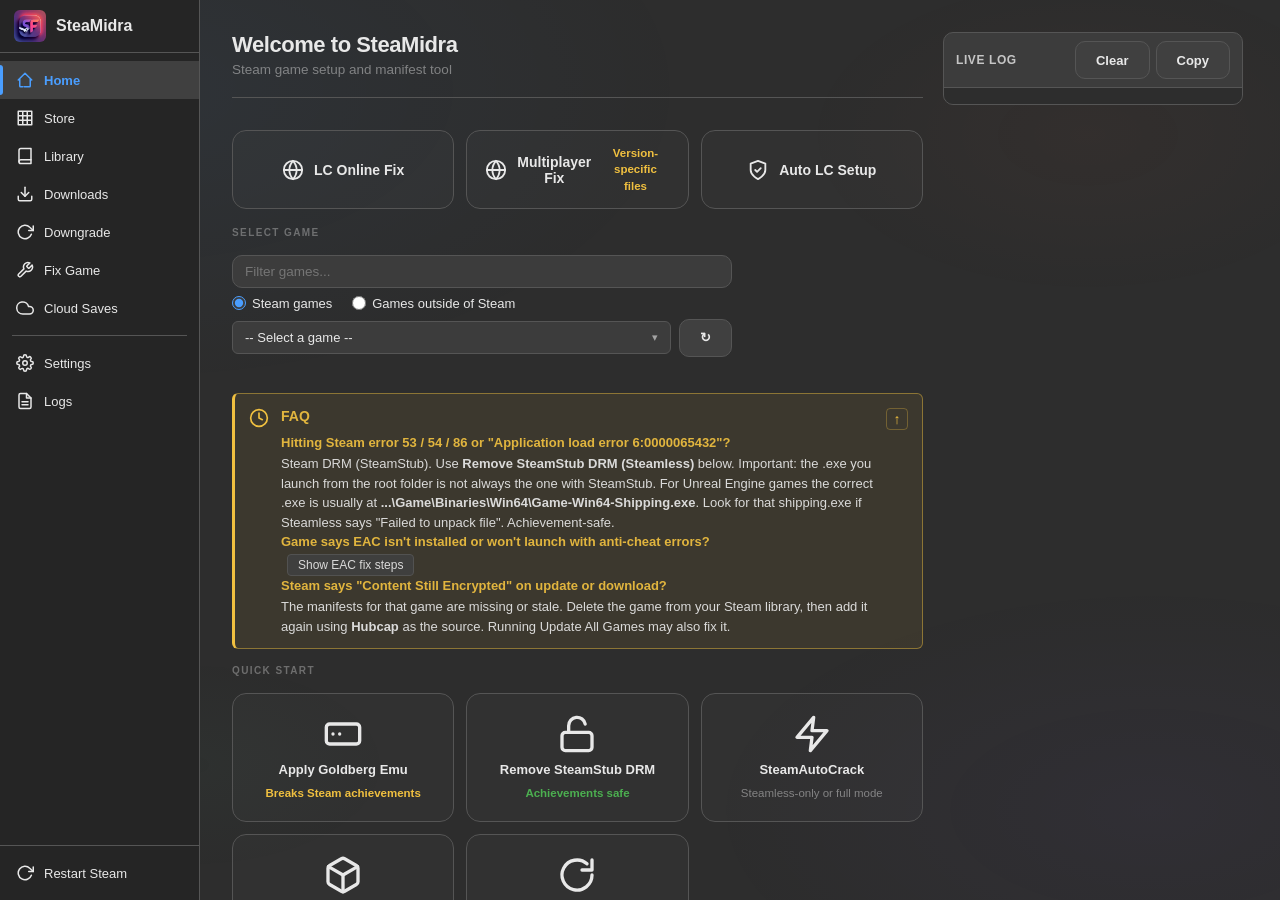
==== commit a26a359a: "Release SteaMidra v6.6.5" ====
--- a/sff/webui/index.html
+++ b/sff/webui/index.html
@@ -35,6 +35,10 @@
                 <svg class="nav-icon" viewBox="0 0 24 24"><path d="M21 15v4a2 2 0 01-2 2H5a2 2 0 01-2-2v-4"/><polyline points="7 10 12 15 17 10"/><line x1="12" y1="15" x2="12" y2="3"/></svg>
                 <span class="nav-label" data-i18n="Downloads">Downloads</span>
             </button>
+            <button class="nav-item platform-win" data-page="downgrade" data-tooltip="Pin an installed game to an older build by Build ID">
+                <svg class="nav-icon" viewBox="0 0 24 24"><polyline points="23 4 23 10 17 10"/><path d="M20.49 15a9 9 0 1 1-2.12-9.36L23 10"/></svg>
+                <span class="nav-label" data-i18n="Downgrade">Downgrade</span>
+            </button>
             <button class="nav-item" data-page="fixgame" data-tooltip="Apply emulators, remove DRM, manage DLC">
                 <svg class="nav-icon" viewBox="0 0 24 24"><path d="M14.7 6.3a1 1 0 000 1.4l1.6 1.6a1 1 0 001.4 0l3.77-3.77a6 6 0 01-7.94 7.94l-6.91 6.91a2.12 2.12 0 01-3-3l6.91-6.91a6 6 0 017.94-7.94l-3.76 3.76z"/></svg>
                 <span class="nav-label" data-i18n="Fix Game">Fix Game</span>
@@ -42,6 +46,10 @@
             <button class="nav-item" data-page="cloudsaves" data-tooltip="Backup & restore Steam cloud saves">
                 <svg class="nav-icon" viewBox="0 0 24 24"><path d="M18 10h-1.26A8 8 0 109 20h9a5 5 0 000-10z"/></svg>
                 <span class="nav-label" data-i18n="Cloud Saves">Cloud Saves</span>
+            </button>
+            <button class="nav-item platform-linux" data-page="linuxguide" data-tooltip="SLSsteam setup, Steam Deck Gaming Mode, SafeMode, troubleshooting">
+                <svg class="nav-icon" viewBox="0 0 24 24"><path d="M12 2a10 10 0 1010 10A10 10 0 0012 2zm0 18a8 8 0 118-8 8 8 0 01-8 8z"/><path d="M12 6a1 1 0 011 1v4a1 1 0 01-1 1 1 1 0 01-1-1V7a1 1 0 011-1z"/><circle cx="12" cy="16" r="1"/></svg>
+                <span class="nav-label">Linux Guide</span>
             </button>
             <div class="nav-separator"></div>
             <button class="nav-item" data-page="settings" data-tooltip="Themes, Steam path, API keys, Preferences">
@@ -394,10 +402,14 @@
                         <svg class="action-icon" viewBox="0 0 24 24"><polyline points="23 4 23 10 17 10"/><path d="M20.49 15a9 9 0 11-2.12-9.36L23 10"/></svg>
                         <span class="action-title">Update Provider</span>
                     </button>
+                    <button class="action-card compact" data-action="provider_reset" data-tooltip="Clear submitted-key tracking so all keys can be resubmitted again">
+                        <svg class="action-icon" viewBox="0 0 24 24"><polyline points="1 4 1 10 7 10"/><path d="M3.51 15a9 9 0 102.13-9.36L1 10"/></svg>
+                        <span class="action-title">Reset Submitted Keys</span>
+                    </button>
                 </div>
                 <label class="setting-checkbox" style="margin-top:10px;">
                     <input type="checkbox" id="home-provider-contribute">
-                    <span>Contribute clean keys every 24 hours</span>
+                    <span>Contribute clean keys every 3 hours</span>
                 </label>
                 <label class="setting-checkbox" style="margin-top:8px;" data-tooltip="Optional: asks Steam for appinfo before submitting so missing depot names and parent info can be filled. This may slow submission on large key sets.">
                     <input type="checkbox" id="home-provider-enrich">
@@ -1049,6 +1061,35 @@
             </div>
         </section>
 
+        <!-- Page: Downgrade -->
+        <section id="page-downgrade" class="page">
+            <div class="page-header">
+                <h1>Downgrade Game</h1>
+                <p class="page-subtitle">Pin an installed game to an older build. Paste a Build ID from SteamDB and the manifest IDs are pulled and applied for you. Windows only.</p>
+            </div>
+
+            <div class="provider-section" style="max-width:640px;">
+                <h2 class="section-title">Select Game</h2>
+                <div class="input-group" style="margin-bottom:14px;">
+                    <label style="font-size:12px;font-weight:600;opacity:0.8;">Installed game:</label>
+                    <select id="downgrade-game-select" style="width:100%; font-size:13px; padding:8px 10px; box-sizing:border-box; background:var(--input-bg,rgba(255,255,255,0.07)); border:1px solid var(--border,rgba(255,255,255,0.12)); border-radius:6px; color:inherit;">
+                        <option value="">-- Select a game --</option>
+                    </select>
+                </div>
+                <div class="input-group" style="margin-bottom:14px;">
+                    <label style="font-size:12px;font-weight:600;opacity:0.8;">App ID:</label>
+                    <input id="downgrade-appid" type="text" inputmode="numeric" placeholder="e.g. 730" style="width:100%; font-size:13px; padding:8px 10px; box-sizing:border-box; background:var(--input-bg,rgba(255,255,255,0.07)); border:1px solid var(--border,rgba(255,255,255,0.12)); border-radius:6px; color:inherit;">
+                </div>
+                <div class="input-group" style="margin-bottom:16px;">
+                    <label style="font-size:12px;font-weight:600;opacity:0.8;">Build ID:</label>
+                    <input id="downgrade-buildid" type="text" inputmode="numeric" placeholder="e.g. 17704973" style="width:100%; font-size:13px; padding:8px 10px; box-sizing:border-box; background:var(--input-bg,rgba(255,255,255,0.07)); border:1px solid var(--border,rgba(255,255,255,0.12)); border-radius:6px; color:inherit;">
+                </div>
+                <button id="downgrade-apply" class="btn btn-primary">Downgrade</button>
+                <button id="downgrade-unlock" class="btn" style="margin-left:8px;" data-tooltip="Remove the version lock so Steam updates this game back to the latest build">Unlock Updates</button>
+                <div id="downgrade-status" style="margin-top:14px; font-size:13px; opacity:0.9; white-space:pre-wrap;"></div>
+            </div>
+        </section>
+
         <!-- Page: Settings -->
         <section id="page-settings" class="page">
             <div class="page-header">
@@ -1125,6 +1166,20 @@
                     </div>
                 </div>
                 <div class="input-group">
+                    <label>DepotBox API Key:</label>
+                    <div class="input-with-btn">
+                        <input type="password" id="setting-depotbox-key" placeholder="Enter DepotBox API key" data-tooltip="DepotBox API key for Lua and manifest downloads">
+                        <button id="setting-depotbox-save" class="btn btn-primary">Save</button>
+                    </div>
+                    <div style="margin-top:8px;">
+                        <label style="font-size:12px;opacity:0.7;">Rate Limit Plan:</label>
+                        <select id="setting-depotbox-rate-limit" style="margin-left:6px;">
+                            <option value="60">Starter (60 req/min)</option>
+                            <option value="120">Pro (120 req/min)</option>
+                        </select>
+                    </div>
+                </div>
+                <div class="input-group">
                     <label>Steam Web API Key:</label>
                     <div class="input-with-btn">
                         <input type="password" id="setting-steam-web-api-key" placeholder="Enter Steam Web API Key" data-tooltip="Steam Web API Key for achievement data">
@@ -1134,7 +1189,7 @@
                 <div class="input-group">
                     <label>ManifestHub API Key:</label>
                     <div class="input-with-btn">
-                        <input type="password" id="setting-manifesthub-key" placeholder="Enter ManifestHub API key" data-tooltip="ManifestHub API key (manifesthub1.filegear-sg.me, 24h)">
+                        <input type="password" id="setting-manifesthub-key" placeholder="Enter ManifestHub API key" data-tooltip="ManifestHub API key (manifesthub2.filegear-sg.me, 24h)">
                         <button id="setting-manifesthub-save" class="btn btn-primary">Save</button>
                     </div>
                 </div>
@@ -1356,6 +1411,106 @@
                 <p id="about-info">SteaMidra — Steam game setup and manifest tool<br>
                     <a href="#" id="about-github">GitHub</a>
                 </p>
+                <p style="font-size:12px;opacity:0.85;margin-top:6px;line-height:1.6;">
+                    Download providers: MidraEveryDay, Hubcap, Ryuu, DepotBox<br>
+                    Community servers (API keys):
+                    <a href="#" id="about-link-hubcap">Hubcap</a> ·
+                    <a href="#" id="about-link-depotbox">DepotBox</a> ·
+                    <a href="#" id="about-link-ryuu">Ryuu</a>
+                </p>
+            </div>
+        </section>
+
+        <!-- Page: Linux Guide -->
+        <section id="page-linuxguide" class="page">
+            <div class="page-header">
+                <h1>Linux Guide</h1>
+                <p class="page-subtitle">SLSsteam setup, SteamOS Gaming Mode, and troubleshooting</p>
+            </div>
+
+            <div class="section-group">
+                <h2 class="section-title">SLSsteam Overview</h2>
+                <div style="background:var(--card-bg);border:1px solid var(--border);border-radius:10px;padding:16px 20px;line-height:1.6;font-size:13px;">
+                    <p style="margin-top:0;">SteaMidra on Linux uses <strong>SLSsteam</strong> to handle ownership injection, DLC unlocking, and achievement support. Click <strong>Set Up Linux Tools</strong> below or on the Home page to automatically download and configure SLSsteam via <a href="https://github.com/Deadboy666/h3adcr-b" target="_blank">h3adcr-b</a>.</p>
+                    <p><strong>LumaCore is Windows-only</strong> — it does not work on Linux. SLSsteam is the Linux equivalent.</p>
+                </div>
+            </div>
+
+            <div class="section-group">
+                <h2 class="section-title">Prerequisites</h2>
+                <div style="background:var(--card-bg);border:1px solid var(--border);border-radius:10px;padding:16px 20px;line-height:1.6;font-size:13px;">
+                    <ol style="padding-left:18px;">
+                        <li style="margin-bottom:8px;"><strong>.NET 9 Runtime</strong> — needed for DepotDownloaderMod. SteaMidra installs it automatically, or download from <a href="https://dotnet.microsoft.com/en-us/download/dotnet/9.0" target="_blank">Microsoft</a> (recommended).</li>
+                        <li style="margin-bottom:8px;"><strong>Steam (native Linux client)</strong> — installed and logged in.</li>
+                        <li style="margin-bottom:8px;"><strong>Proton</strong> (if running Windows games) — enabled in Steam Play settings.</li>
+                    </ol>
+                </div>
+            </div>
+
+            <div class="section-group">
+                <h2 class="section-title">SteamOS / Steam Deck Users</h2>
+                <div style="background:var(--card-bg);border:1px solid #ffb84d;border-radius:10px;padding:16px 20px;line-height:1.6;font-size:13px;">
+                    <p style="margin-top:0;color:#ffb84d;font-weight:700;">IMPORTANT: Follow these steps before running Linux Setup.</p>
+                    <ol style="padding-left:18px;">
+                        <li style="margin-bottom:8px;">Open Konsole and set a sudo password: <code>passwd</code></li>
+                        <li style="margin-bottom:8px;">Disable the read-only filesystem: <code>sudo steamos-readonly disable</code></li>
+                        <li style="margin-bottom:8px;">Run SteaMidra's <strong>Linux Setup</strong> to install SLSsteam</li>
+                        <li style="margin-bottom:8px;"><strong>Enable SafeMode:</strong> Open <code>~/.config/SLSsteam/config.yaml</code> and change:<br><code style="background:var(--btn-bg);padding:2px 6px;border-radius:3px;">SafeMode: no</code> → <code style="background:#4caf50;color:#fff;padding:2px 6px;border-radius:3px;">SafeMode: yes</code><br>This prevents SLSsteam from crashing your Deck into a boot loop when Steam updates.</li>
+                    </ol>
+                </div>
+            </div>
+
+            <div class="section-group">
+                <h2 class="section-title">Gaming Mode Setup</h2>
+                <div style="background:var(--card-bg);border:1px solid var(--border);border-radius:10px;padding:16px 20px;line-height:1.6;font-size:13px;">
+                    <p style="margin-top:0;">For SteaMidra/SLSsteam to work in Gaming Mode, you must edit the Steam launch script. <strong style="color:#ffb84d;">Steam updates will reset this file — repeat these steps after every update.</strong></p>
+                    <ol style="padding-left:18px;">
+                        <li style="margin-bottom:8px;"><strong>Backup the file:</strong> <code>sudo cp /usr/bin/steam-jupiter /usr/bin/steam-jupiter.bak</code></li>
+                        <li style="margin-bottom:8px;"><strong>Open as root:</strong> <code>sudo kate /usr/bin/steam-jupiter</code></li>
+                        <li style="margin-bottom:8px;">Find the line starting with <code>exec</code> near the bottom. <strong>Before</strong> that line, insert:<br><code style="background:var(--btn-bg);padding:4px 8px;border-radius:3px;display:inline-block;margin:4px 0;">export LD_AUDIT="/home/deck/.local/share/SLSsteam/library-inject.so:/home/deck/.local/share/SLSsteam/SLSsteam.so"</code></li>
+                        <li style="margin-bottom:8px;"><strong>Save and close.</strong></li>
+                        <li style="margin-bottom:8px;"><strong>Test in Desktop Mode first:</strong> launch Steam normally. If it opens and SLSsteam loads (you'll see a notification), Gaming Mode should work.</li>
+                        <li style="margin-bottom:8px;"><strong>Your backup is at:</strong> <code>/usr/bin/steam-jupiter.bak</code></li>
+                    </ol>
+                </div>
+            </div>
+
+            <div class="section-group">
+                <h2 class="section-title">Quick Actions</h2>
+                <div class="action-grid small">
+                    <button class="action-card compact" data-action="linux_setup" data-tooltip="Rerun Linux setup: install/update SLSsteam and ensure .NET 9 is available">
+                        <svg class="action-icon" viewBox="0 0 24 24"><path d="M12 2v20"/><path d="M5 9h14"/><path d="M5 15h14"/><path d="M17 3a9 9 0 010 18"/><path d="M7 3a9 9 0 000 18"/></svg>
+                        <span class="action-title">Set Up Linux Tools</span>
+                    </button>
+                    <button class="action-card compact" data-action="fix_slssteam_hash" data-tooltip="Fix SLSsteam hash mismatch after Steam client update">
+                        <svg class="action-icon" viewBox="0 0 24 24"><path d="M12 22c5.523 0 10-4.477 10-10S17.523 2 12 2 2 6.477 2 12s4.477 10 10 10z"/><path d="M9 12l2 2 4-4"/></svg>
+                        <span class="action-title">Fix Hash Issue</span>
+                    </button>
+                    <button class="action-card compact" data-action="applist_menu" data-tooltip="Manage SLSsteam AdditionalApps injection IDs">
+                        <svg class="action-icon" viewBox="0 0 24 24"><line x1="8" y1="6" x2="21" y2="6"/><line x1="8" y1="12" x2="21" y2="12"/><line x1="8" y1="18" x2="21" y2="18"/><line x1="3" y1="6" x2="3.01" y2="6"/><line x1="3" y1="12" x2="3.01" y2="12"/><line x1="3" y1="18" x2="3.01" y2="18"/></svg>
+                        <span class="action-title">AppList IDs</span>
+                    </button>
+                </div>
+            </div>
+
+            <div class="section-group">
+                <h2 class="section-title">Troubleshooting</h2>
+                <div style="background:var(--card-bg);border:1px solid var(--border);border-radius:10px;padding:16px 20px;line-height:1.6;font-size:13px;">
+                    <p style="margin-top:0;"><strong>Unknown steamclient.so hash</strong> — run <em>Fix Hash Issue</em>. If that doesn't help, re-run <em>Linux Setup</em>.</p>
+                    <p><strong>Games showing "Purchase" instead of "Play"</strong> — SLSsteam may not be initialized. Restart Steam, or re-run <em>Linux Setup</em>.</p>
+                    <p><strong>DDMod fails to download</strong> — verify .NET 9: <code>dotnet --version</code>. Should show 9.x.</p>
+                    <p><strong>Gaming Mode black screen / boot loop</strong> — boot to Desktop Mode, restore steam-jupiter from backup: <code>sudo cp /usr/bin/steam-jupiter.bak /usr/bin/steam-jupiter</code>, then check <code>SafeMode: yes</code> is set in config.yaml.</p>
+                </div>
+            </div>
+
+            <div class="section-group">
+                <h2 class="section-title">Further Reading</h2>
+                <div style="background:var(--card-bg);border:1px solid var(--border);border-radius:10px;padding:16px 20px;line-height:1.6;font-size:13px;display:flex;flex-direction:column;gap:10px;">
+                    <a href="https://github.com/Deadboy666/h3adcr-b/wiki/Headcrab-Wiki" target="_blank" style="color:var(--accent);text-decoration:none;">h3adcr-b Official Wiki — installation, troubleshooting, and config management</a>
+                    <a href="https://www.reddit.com/r/SteamDeckPirates/comments/1leqim0/guide_slssteam_how_to_unlock_dlcs_bypass_family/" target="_blank" style="color:var(--accent);text-decoration:none;">Community SLSsteam Guide — DLC unlocking, Family Sharing bypass, and more</a>
+                    <a href="https://www.youtube.com/watch?v=0Wyd3FzkHoo" target="_blank" style="color:var(--accent);text-decoration:none;">Video: Complete Guide to ACCELA 2026 — Installing and Configuring Linux Tools</a>
+                    <a href="https://github.com/AceSLS/SLSsteam" target="_blank" style="color:var(--accent);text-decoration:none;">SLSsteam GitHub — official source and releases</a>
+                </div>
             </div>
         </section>
     </main>
@@ -1369,10 +1524,10 @@
                 <button class="modal-close" data-tooltip="Close">&times;</button>
             </div>
             <div class="modal-body">
-                <div class="dl-source-picker">
+                    <div class="dl-source-picker">
                     <span class="dl-source-label">Download source:</span>
                     <label class="dl-source-option">
-                        <input type="radio" name="dl-source" value="oureveryday" checked> OurEveryday
+                        <input type="radio" name="dl-source" value="oureveryday" checked> MidraEveryDay
                     </label>
                     <label class="dl-source-option">
                         <input type="radio" name="dl-source" value="hubcap"> Hubcap
@@ -1381,8 +1536,20 @@
                         <input type="radio" name="dl-source" value="ryuu"> Ryuu
                     </label>
                     <label class="dl-source-option">
+                        <input type="radio" name="dl-source" value="depotbox"> DepotBox
+                    </label>
+                    <label class="dl-source-option">
                         <input type="radio" name="dl-source" value="local"> Local file
                     </label>
+                </div>
+                <div id="dl-source-key-hint" style="display:none; margin-top:8px; padding-left:4px; font-size:12px; opacity:0.85;">
+                </div>
+                <div id="dl-crack-banner" style="display:none; margin-top:8px; padding:8px 10px; border:1px solid var(--accent,#4a9eff); border-radius:6px; font-size:12px;">
+                    <span id="dl-crack-banner-text"></span>
+                    <div style="margin-top:6px; display:flex; gap:6px;">
+                        <button id="dl-crack-older-btn" class="btn btn-sm btn-primary">Download Older Version</button>
+                        <button id="dl-crack-source-btn" class="btn btn-sm">Crack instructions</button>
+                    </div>
                 </div>
                 <div id="ryuu-update-option" style="display:none; margin-top:8px; padding-left:4px;">
                     <label class="dl-source-option">
@@ -1535,6 +1702,58 @@
         </div>
     </div>
 
+    <div id="older-mode-modal" class="modal hidden">
+        <div class="modal-overlay"></div>
+        <div class="modal-content">
+            <div class="modal-header">
+                <h2>Download Older Version</h2>
+                <button class="modal-close">&times;</button>
+            </div>
+            <div class="modal-body">
+                <p style="margin-bottom:14px;opacity:0.85;">Choose how to pick the version.</p>
+                <button id="older-mode-manual" class="download-option">
+                    <svg class="dl-icon" viewBox="0 0 24 24" width="28" height="28" fill="none" stroke="currentColor" stroke-width="2" stroke-linecap="round" stroke-linejoin="round"><path d="M12 20h9"/><path d="M16.5 3.5a2.121 2.121 0 0 1 3 3L7 19l-4 1 1-4Z"/></svg>
+                    <div class="dl-info">
+                        <span class="dl-title">Manual</span>
+                        <span class="dl-desc">Enter or import manifest IDs and pick the version yourself.</span>
+                    </div>
+                </button>
+                <button id="older-mode-auto" class="download-option platform-win">
+                    <svg class="dl-icon" viewBox="0 0 24 24" width="28" height="28" fill="none" stroke="currentColor" stroke-width="2" stroke-linecap="round" stroke-linejoin="round"><polyline points="23 4 23 10 17 10"/><path d="M20.49 15a9 9 0 1 1-2.12-9.36L23 10"/></svg>
+                    <div class="dl-info">
+                        <span class="dl-title">Automatic</span>
+                        <span class="dl-desc">Enter a Build ID — manifest IDs are pulled and applied for you. Windows only.</span>
+                    </div>
+                </button>
+            </div>
+            <div class="modal-footer">
+                <button class="btn modal-cancel">Cancel</button>
+            </div>
+        </div>
+    </div>
+
+    <div id="older-auto-modal" class="modal hidden">
+        <div class="modal-overlay"></div>
+        <div class="modal-content">
+            <div class="modal-header">
+                <h2>Download by Build ID</h2>
+                <button class="modal-close">&times;</button>
+            </div>
+            <div class="modal-body">
+                <p style="margin-bottom:12px;opacity:0.85;">Open the game on SteamDB, go to Patches, copy the Build ID of the version you want, and paste it here.</p>
+                <p style="margin-bottom:12px;font-size:12px;opacity:0.7;">Build ID manifest data provided by DepotBox.</p>
+                <div class="input-group">
+                    <label style="font-size:12px;font-weight:600;opacity:0.8;">Build ID:</label>
+                    <input id="older-auto-buildid" type="text" inputmode="numeric" placeholder="e.g. 17704973" style="width:100%; font-size:13px; padding:8px 10px; box-sizing:border-box; background:var(--input-bg,rgba(255,255,255,0.07)); border:1px solid var(--border,rgba(255,255,255,0.12)); border-radius:6px; color:inherit;">
+                </div>
+            </div>
+            <div class="modal-footer">
+                <button class="btn modal-cancel">Cancel</button>
+                <button id="older-auto-apply" class="btn btn-primary">Download Version</button>
+            </div>
+        </div>
+    </div>
+
     <!-- Steam Home Download Modal -->
     <div id="steam-home-modal" class="modal hidden">
         <div class="modal-overlay"></div>
@@ -1554,13 +1773,16 @@
                 <div class="dl-source-picker" style="margin-bottom:10px;">
                     <span class="dl-source-label">Lua source:</span>
                     <label class="dl-source-option">
-                        <input type="radio" name="steam-home-source" value="oureveryday" checked> OurEveryday
+                        <input type="radio" name="steam-home-source" value="oureveryday" checked> MidraEveryDay
                     </label>
                     <label class="dl-source-option">
                         <input type="radio" name="steam-home-source" value="hubcap"> Hubcap
                     </label>
                     <label class="dl-source-option">
                         <input type="radio" name="steam-home-source" value="ryuu"> Ryuu
+                    </label>
+                    <label class="dl-source-option">
+                        <input type="radio" name="steam-home-source" value="depotbox"> DepotBox
                     </label>
                     <label class="dl-source-option">
                         <input type="radio" name="steam-home-source" value="local"> Local .lua
@@ -1641,13 +1863,16 @@
                 <div class="dl-source-picker" style="margin-bottom:10px;">
                     <span class="dl-source-label">Lua source:</span>
                     <label class="dl-source-option">
-                        <input type="radio" name="ddmod-home-source" value="oureveryday" checked> OurEveryday
+                        <input type="radio" name="ddmod-home-source" value="oureveryday" checked> MidraEveryDay
                     </label>
                     <label class="dl-source-option">
                         <input type="radio" name="ddmod-home-source" value="hubcap"> Hubcap
                     </label>
                     <label class="dl-source-option">
                         <input type="radio" name="ddmod-home-source" value="ryuu"> Ryuu
+                    </label>
+                    <label class="dl-source-option">
+                        <input type="radio" name="ddmod-home-source" value="depotbox"> DepotBox
                     </label>
                     <label class="dl-source-option">
                         <input type="radio" name="ddmod-home-source" value="local"> Local .lua
@@ -1821,6 +2046,7 @@
                     <button id="lu-toggle-all" class="btn btn-sm" style="font-size:12px;padding:3px 10px;">Deselect All</button>
                 </div>
                 <div id="lu-helper-status" style="font-size:12px;opacity:0.7;margin-bottom:8px;">Helper status: checking...</div>
+                <input type="text" id="lu-search" placeholder="Search games..." style="width:100%;padding:6px 10px;margin-bottom:8px;border:1px solid var(--border);border-radius:6px;background:var(--bg);color:var(--text);font-size:12px;">
                 <div id="lu-game-list" style="max-height:320px;overflow-y:auto;border:1px solid var(--border);border-radius:6px;padding:6px 10px;background:var(--bg-secondary, var(--bg));">
                     <span style="opacity:0.5;font-size:13px;">Loading games...</span>
                 </div>
@@ -1964,7 +2190,7 @@
                 <div id="dlc-check-bulk-actions" style="display:none;gap:8px;flex-wrap:wrap;">
                     <span style="font-size:12px;color:var(--fg-muted);align-self:center;">Download checked DLCs through:</span>
                     <button class="btn dlc-bulk-dl" data-source="hubcap">Hubcap</button>
-                    <button class="btn dlc-bulk-dl" data-source="oureveryday">Oureveryday</button>
+                    <button class="btn dlc-bulk-dl" data-source="oureveryday">MidraEveryDay</button>
                     <button class="btn dlc-bulk-dl" data-source="ryuu">Ryuu</button>
                     <button class="btn dlc-bulk-dl" data-source="local">Local files</button>
                 </div>
@@ -1992,5 +2218,21 @@
     <script src="js/settings.js"></script>
     <script src="js/bulk_import.js"></script>
     <script src="js/dlc_check.js"></script>
+    <div id="confirm-dialog" class="modal hidden">
+        <div class="modal-overlay"></div>
+        <div class="modal-content" style="max-width:400px;">
+            <div class="modal-header">
+                <h2 id="confirm-dialog-title">Confirm</h2>
+                <button class="modal-close" id="confirm-dialog-cancel">&times;</button>
+            </div>
+            <div class="modal-body">
+                <p id="confirm-dialog-message" style="white-space:pre-line;line-height:1.5;"></p>
+            </div>
+            <div class="modal-footer" style="display:flex;justify-content:flex-end;gap:10px;padding:0 20px 16px;">
+                <button id="confirm-dialog-no" class="btn" style="min-width:80px;">No</button>
+                <button id="confirm-dialog-yes" class="btn btn-primary" style="min-width:80px;">Yes</button>
+            </div>
+        </div>
+    </div>
 </body>
 </html>
--- a/sff/webui/css/premium.css
+++ b/sff/webui/css/premium.css
@@ -629,6 +629,510 @@
   border-radius: 12px;
 }
 
+/* ── UI refinement & responsive polish ─────────────────────── */
+
+.content {
+  scrollbar-gutter: stable;
+}
+
+button:focus-visible,
+input:focus-visible,
+select:focus-visible,
+[tabindex="0"]:focus-visible {
+  outline: 2px solid var(--accent);
+  outline-offset: 2px;
+}
+
+.btn {
+  min-height: 38px;
+}
+
+.page.active {
+  animation-duration: 140ms;
+}
+
+/* Store: keep the controls visually together and reduce layout churn. */
+#page-store .page-header {
+  margin-bottom: 20px;
+}
+
+#page-store .store-controls {
+  padding: 14px;
+  margin-bottom: 10px;
+  border: 1px solid var(--border);
+  border-radius: 16px;
+  background: color-mix(in srgb, var(--card-bg) 88%, transparent);
+  box-shadow: 0 14px 40px rgba(0, 0, 0, 0.08);
+}
+
+#page-store .search-bar input {
+  min-height: 42px;
+  padding-inline: 14px;
+}
+
+#page-store .genre-chips {
+  flex-wrap: nowrap;
+  overflow-x: auto;
+  padding: 8px 2px 10px;
+  margin: 2px 0 12px;
+  scrollbar-width: thin;
+}
+
+#page-store .genre-chip {
+  min-height: 32px;
+  padding: 6px 13px;
+  background: color-mix(in srgb, var(--card-bg) 88%, transparent);
+}
+
+#store-provider-status:empty {
+  display: none;
+}
+
+#store-provider-status {
+  padding-inline: 4px;
+  overflow: hidden;
+  text-overflow: ellipsis;
+  white-space: nowrap;
+}
+
+.loading-skeleton {
+  display: grid;
+  grid-template-columns: repeat(auto-fill, minmax(190px, 1fr));
+  gap: 16px;
+}
+
+.loading-skeleton.hidden {
+  display: none;
+}
+
+/* Settings: an in-page index replaces the very long unstructured column. */
+.settings-shell {
+  display: grid;
+  grid-template-columns: 176px minmax(0, 1fr);
+  gap: 28px;
+  align-items: start;
+}
+
+.settings-index {
+  position: sticky;
+  top: 0;
+  max-height: calc(100vh - 64px);
+  overflow-y: auto;
+  padding: 14px 10px;
+  border: 1px solid var(--border);
+  border-radius: 14px;
+  background: color-mix(in srgb, var(--card-bg) 92%, transparent);
+  box-shadow: 0 12px 36px rgba(0, 0, 0, 0.08);
+}
+
+.settings-index-title {
+  padding: 2px 9px;
+  font-size: 13px;
+  font-weight: 750;
+}
+
+.settings-index-hint {
+  padding: 1px 9px 10px;
+  font-size: 10px;
+  opacity: 0.46;
+}
+
+.settings-index-item {
+  position: relative;
+  display: block;
+  width: 100%;
+  padding: 8px 10px;
+  border: 0;
+  border-radius: 8px;
+  background: transparent;
+  color: var(--fg);
+  font: inherit;
+  font-size: 11.5px;
+  text-align: left;
+  cursor: pointer;
+  opacity: 0.62;
+  transition: background 140ms ease, color 140ms ease, opacity 140ms ease;
+}
+
+.settings-index-item:hover {
+  opacity: 1;
+  background: var(--btn-hover);
+}
+
+.settings-index-item.active {
+  opacity: 1;
+  color: var(--accent);
+  background: color-mix(in srgb, var(--accent) 12%, transparent);
+}
+
+.settings-main {
+  min-width: 0;
+}
+
+.settings-main .settings-section {
+  scroll-margin-top: 22px;
+  padding: 20px;
+  margin-bottom: 18px;
+  border: 1px solid color-mix(in srgb, var(--border) 86%, transparent);
+  border-radius: 16px;
+  background: color-mix(in srgb, var(--card-bg) 76%, transparent);
+  box-shadow: 0 12px 42px rgba(0, 0, 0, 0.055);
+}
+
+.settings-main .settings-section > h2 {
+  margin-bottom: 16px;
+  font-size: 14px;
+  text-transform: none;
+  letter-spacing: -0.01em;
+  opacity: 0.96;
+}
+
+.settings-main .checkbox-grid {
+  display: grid;
+  grid-template-columns: repeat(2, minmax(0, 1fr));
+  gap: 8px;
+}
+
+.settings-main .checkbox-option {
+  min-height: 42px;
+  padding: 10px 12px;
+  border: 1px solid transparent;
+  border-radius: 10px;
+  background: rgba(255, 255, 255, 0.022);
+}
+
+.settings-main .checkbox-option:hover {
+  border-color: var(--border);
+}
+
+/* Theme studio: one real photo is decoded (the active preview), while the
+   grid uses lightweight palette previews instead of loading six large JPGs. */
+.theme-grid {
+  display: block;
+  margin-bottom: 20px;
+}
+
+.theme-studio {
+  display: grid;
+  grid-template-columns: minmax(190px, 0.72fr) minmax(300px, 1.65fr);
+  gap: 18px;
+}
+
+.theme-current {
+  display: flex;
+  flex-direction: column;
+  min-width: 0;
+  padding: 12px;
+  border: 1px solid var(--border);
+  border-radius: 14px;
+  background: rgba(255, 255, 255, 0.022);
+}
+
+.theme-current-preview {
+  --theme-preview-bg: #2d2d2d;
+  --theme-preview-accent: #4a9eff;
+  position: relative;
+  display: flex;
+  height: 150px;
+  overflow: hidden;
+  border-radius: 10px;
+  background-color: var(--theme-preview-bg);
+  background-position: center;
+  background-size: cover;
+  box-shadow: inset 0 0 0 1px rgba(255,255,255,.08), 0 12px 28px rgba(0,0,0,.18);
+}
+
+.theme-current-preview::after {
+  content: '';
+  position: absolute;
+  inset: 0;
+  background: linear-gradient(125deg, transparent 35%, color-mix(in srgb, var(--theme-preview-accent) 26%, transparent));
+  pointer-events: none;
+}
+
+.theme-preview-sidebar {
+  width: 24%;
+  background: rgba(0, 0, 0, 0.42);
+  border-right: 1px solid rgba(255,255,255,.08);
+}
+
+.theme-preview-window {
+  z-index: 1;
+  display: grid;
+  grid-template-columns: repeat(2, minmax(0, 1fr));
+  gap: 8px;
+  flex: 1;
+  align-content: center;
+  padding: 20px;
+}
+
+.theme-preview-window i {
+  height: 38px;
+  border: 1px solid rgba(255,255,255,.12);
+  border-radius: 7px;
+  background: rgba(0,0,0,.26);
+}
+
+.theme-preview-window i:first-child {
+  grid-column: 1 / -1;
+  height: 18px;
+  background: var(--theme-preview-accent);
+  opacity: .88;
+}
+
+.theme-current-copy {
+  display: grid;
+  gap: 3px;
+  padding: 13px 3px 2px;
+}
+
+.theme-eyebrow,
+.theme-card-kind {
+  font-size: 9px;
+  text-transform: uppercase;
+  letter-spacing: .11em;
+  opacity: .42;
+}
+
+#theme-current-name {
+  overflow: hidden;
+  font-size: 15px;
+  text-overflow: ellipsis;
+  white-space: nowrap;
+}
+
+#theme-current-kind {
+  font-size: 11px;
+  opacity: .5;
+}
+
+.theme-browser {
+  min-width: 0;
+}
+
+.theme-toolbar {
+  display: flex;
+  gap: 8px;
+  margin-bottom: 10px;
+}
+
+#theme-search {
+  min-width: 120px;
+  min-height: 36px;
+  padding: 8px 11px;
+}
+
+.theme-filters {
+  display: flex;
+  align-items: center;
+  gap: 3px;
+  padding: 3px;
+  border: 1px solid var(--border);
+  border-radius: 9px;
+}
+
+.theme-filter {
+  padding: 6px 8px;
+  border: 0;
+  border-radius: 6px;
+  background: transparent;
+  color: var(--fg);
+  font-size: 10px;
+  cursor: pointer;
+  opacity: .55;
+}
+
+.theme-filter.active {
+  color: #fff;
+  background: var(--accent);
+  opacity: 1;
+}
+
+.theme-options {
+  display: grid;
+  grid-template-columns: repeat(3, minmax(0, 1fr));
+  gap: 7px;
+  max-height: 296px;
+  overflow-y: auto;
+  padding: 2px 5px 2px 2px;
+  scrollbar-width: thin;
+}
+
+.theme-card {
+  --theme-card-bg: #222;
+  --theme-card-accent: #4a9eff;
+  display: grid;
+  grid-template-columns: 38px minmax(0, 1fr);
+  grid-template-rows: auto auto;
+  column-gap: 9px;
+  min-width: 0;
+  padding: 7px;
+  border: 1px solid var(--border);
+  border-radius: 10px;
+  background: rgba(255,255,255,.018);
+  color: var(--fg);
+  text-align: left;
+  cursor: pointer;
+  transition: border-color 130ms ease, background 130ms ease, transform 130ms ease;
+}
+
+.theme-card:hover {
+  transform: translateY(-1px);
+  border-color: color-mix(in srgb, var(--theme-card-accent) 70%, var(--border));
+  background: rgba(255,255,255,.04);
+}
+
+.theme-card.active {
+  border-color: var(--theme-card-accent);
+  background: color-mix(in srgb, var(--theme-card-accent) 10%, transparent);
+  box-shadow: 0 0 0 1px color-mix(in srgb, var(--theme-card-accent) 34%, transparent);
+}
+
+.theme-card-visual {
+  grid-row: 1 / 3;
+  display: grid;
+  grid-template-columns: 9px 1fr;
+  gap: 3px;
+  width: 38px;
+  height: 34px;
+  padding: 4px;
+  overflow: hidden;
+  border-radius: 6px;
+  background: var(--theme-card-bg);
+  box-shadow: inset 0 0 0 1px rgba(255,255,255,.1);
+}
+
+.theme-card-visual i:first-child {
+  grid-row: 1 / 3;
+  background: rgba(0,0,0,.3);
+}
+
+.theme-card-visual i:nth-child(2) {
+  background: var(--theme-card-accent);
+}
+
+.theme-card-visual i:nth-child(3) {
+  background: rgba(255,255,255,.16);
+}
+
+.theme-card-label {
+  align-self: end;
+  overflow: hidden;
+  font-size: 11px;
+  font-weight: 650;
+  text-overflow: ellipsis;
+  white-space: nowrap;
+}
+
+.theme-empty {
+  padding: 28px;
+  text-align: center;
+  opacity: .48;
+}
+
+@media (max-width: 1040px) {
+  .settings-shell {
+    grid-template-columns: 1fr;
+  }
+
+  .settings-index {
+    position: static;
+    z-index: 5;
+    top: -1px;
+    display: grid;
+    grid-template-columns: repeat(4, minmax(0, 1fr));
+    gap: 4px;
+    max-height: none;
+    overflow: visible;
+    padding: 7px;
+  }
+
+  .settings-index-title,
+  .settings-index-hint {
+    display: none;
+  }
+
+  .settings-index-item {
+    width: 100%;
+    min-width: 0;
+    white-space: normal;
+    text-align: center;
+    line-height: 1.2;
+  }
+
+  .theme-studio {
+    grid-template-columns: 1fr;
+  }
+
+  .theme-current {
+    display: grid;
+    grid-template-columns: minmax(180px, .8fr) 1fr;
+    align-items: center;
+  }
+
+  .theme-current-preview {
+    height: 120px;
+  }
+}
+
+@media (max-width: 720px) {
+  .settings-index {
+    grid-template-columns: repeat(3, minmax(0, 1fr));
+  }
+}
+
+@media (max-width: 820px) {
+  .sidebar {
+    width: 68px;
+    min-width: 68px;
+  }
+
+  .sidebar-title {
+    display: none;
+  }
+
+  .nav-label {
+    position: absolute;
+    width: 1px;
+    height: 1px;
+    padding: 0;
+    overflow: hidden;
+    clip: rect(0, 0, 0, 0);
+    white-space: nowrap;
+    border: 0;
+  }
+
+  .sidebar-logo,
+  .nav-item {
+    justify-content: center;
+    padding-inline: 12px;
+  }
+
+  .content {
+    margin-left: 68px;
+    padding: 22px 20px 40px;
+  }
+
+  .settings-main .checkbox-grid,
+  .theme-options {
+    grid-template-columns: repeat(2, minmax(0, 1fr));
+  }
+
+  .store-options,
+  .store-options .custom-select {
+    width: 100%;
+  }
+}
+
+@media (prefers-reduced-motion: reduce) {
+  *, *::before, *::after {
+    scroll-behavior: auto !important;
+    animation-duration: 0.01ms !important;
+    animation-iteration-count: 1 !important;
+    transition-duration: 0.01ms !important;
+  }
+}
+
 .log-output h3 {
   font-size: 10px;
   opacity: 0.4;
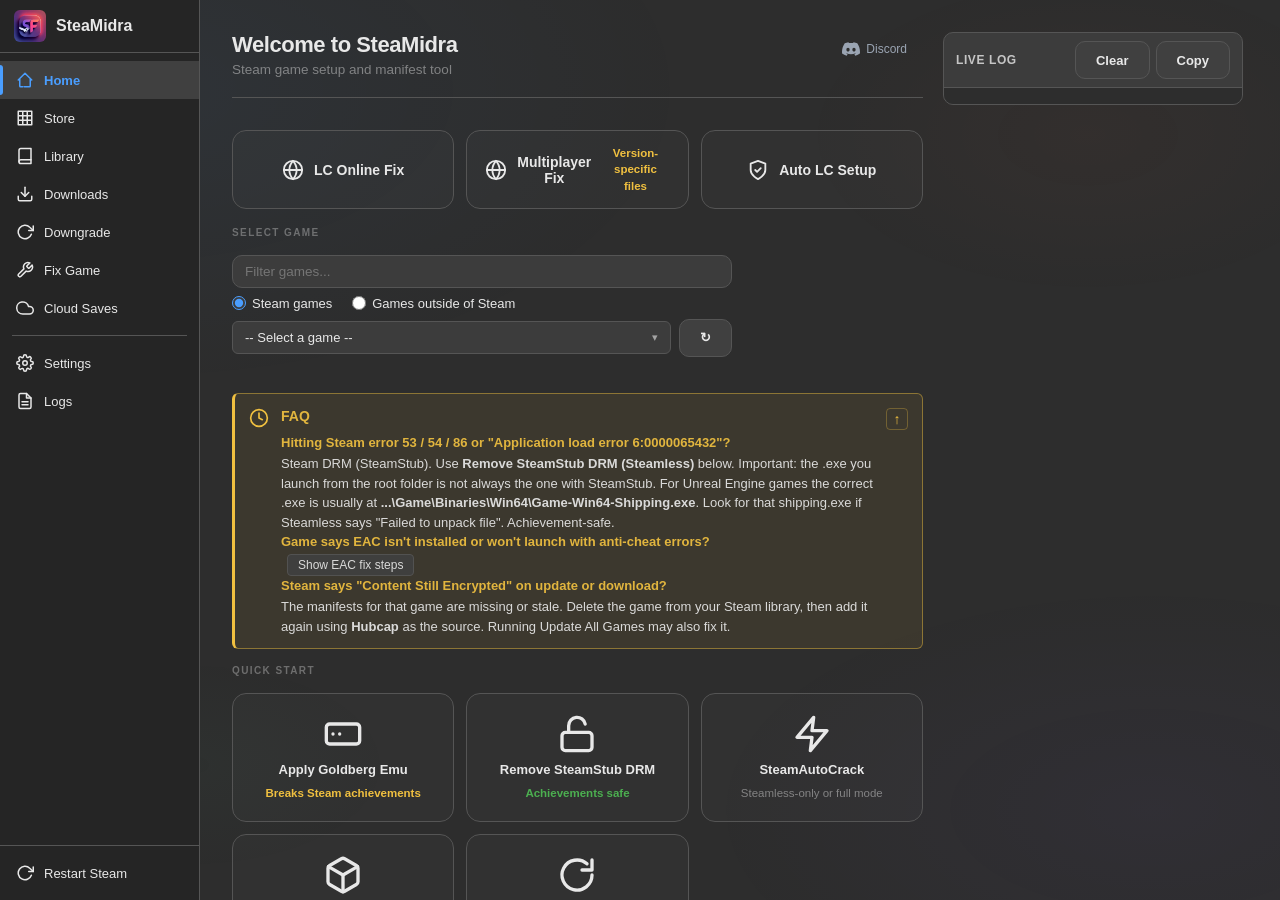
==== commit 0b7e846f: "Release SteaMidra v6.6.6" ====
--- a/sff/webui/index.html
+++ b/sff/webui/index.html
@@ -78,6 +78,10 @@
             <div class="page-header">
                 <h1>Welcome to SteaMidra</h1>
                 <p class="page-subtitle">Steam game setup and manifest tool</p>
+                <a href="#" class="discord-corner-link" data-openurl="https://discord.gg/steamidra" data-tooltip="Join the SteaMidra Discord" title="SteaMidra Discord">
+                    <svg width="18" height="18" viewBox="0 0 24 24" fill="currentColor"><path d="M20.317 4.37a19.79 19.79 0 00-4.885-1.515.074.074 0 00-.079.037c-.21.375-.444.864-.608 1.25a18.27 18.27 0 00-5.487 0 12.64 12.64 0 00-.617-1.25.077.077 0 00-.079-.037A19.736 19.736 0 003.677 4.37a.07.07 0 00-.032.027C.533 9.046-.32 13.58.099 18.057a.082.082 0 00.031.057 19.9 19.9 0 005.993 3.03.078.078 0 00.084-.028c.462-.63.874-1.295 1.226-1.994a.076.076 0 00-.041-.106 13.107 13.107 0 01-1.872-.892.077.077 0 01-.008-.128c.126-.094.252-.192.372-.291a.074.074 0 01.077-.01c3.928 1.793 8.18 1.793 12.062 0a.074.074 0 01.078.01c.12.098.246.198.373.292a.077.077 0 01-.006.127 12.3 12.3 0 01-1.873.892.077.077 0 00-.041.107c.36.698.772 1.362 1.225 1.993a.076.076 0 00.084.028 19.84 19.84 0 006.002-3.03.077.077 0 00.032-.054c.5-5.177-.838-9.674-3.549-13.66a.061.061 0 00-.031-.03zM8.02 15.33c-1.183 0-2.157-1.085-2.157-2.419 0-1.333.956-2.419 2.157-2.419 1.21 0 2.176 1.096 2.157 2.42 0 1.333-.956 2.418-2.157 2.418zm7.975 0c-1.183 0-2.157-1.085-2.157-2.419 0-1.333.955-2.419 2.157-2.419 1.21 0 2.176 1.096 2.157 2.42 0 1.333-.946 2.418-2.157 2.418z"/></svg>
+                    Discord
+                </a>
             </div>
 
             <div id="home-lumacore-alert" class="hint-banner platform-win hidden" style="border-left-color:#5fa8ff;" data-tooltip="SteaMidra checks your Steam folder and only shows this when LumaCore is missing or outdated.">
@@ -511,6 +515,7 @@
                     </div>
                     <button id="store-update-list-btn" class="btn btn-sm" data-tooltip="Download latest game list and metadata from all sources">Update List</button>
                     <button id="store-provider-refresh-btn" class="btn btn-sm" data-tooltip="Refresh local depot-key provider cache">Depot Keys</button>
+                    <button id="store-select-mode" class="btn btn-sm" data-tooltip="Select multiple games to queue downloads">Select</button>
                     <div class="view-toggle">
                         <button id="view-grid" class="btn btn-icon active" data-tooltip="Grid view with cover images"><svg width="16" height="16" viewBox="0 0 24 24" fill="none" stroke="currentColor" stroke-width="2"><rect x="3" y="3" width="7" height="7"/><rect x="14" y="3" width="7" height="7"/><rect x="3" y="14" width="7" height="7"/><rect x="14" y="14" width="7" height="7"/></svg></button>
                         <button id="view-list" class="btn btn-icon" data-tooltip="Compact list view"><svg width="16" height="16" viewBox="0 0 24 24" fill="none" stroke="currentColor" stroke-width="2" stroke-linecap="round"><line x1="8" y1="6" x2="21" y2="6"/><line x1="8" y1="12" x2="21" y2="12"/><line x1="8" y1="18" x2="21" y2="18"/><line x1="3" y1="6" x2="3.01" y2="6"/><line x1="3" y1="12" x2="3.01" y2="12"/><line x1="3" y1="18" x2="3.01" y2="18"/></svg></button>
@@ -522,6 +527,19 @@
                 </div>
             </div>
             <p id="store-provider-status" class="setting-hint" style="margin:8px 0 0;"></p>
+            <div id="store-select-bar" class="store-select-bar hidden">
+                <span id="store-select-count">0 selected</span>
+                <span style="display:inline-flex;align-items:center;gap:6px;margin-left:12px;font-size:12px;">
+                    <span style="opacity:0.7;">Provider:</span>
+                    <label style="font-size:12px;"><input type="radio" name="store-select-source" value="oureveryday" checked> MidraEveryDay</label>
+                    <label style="font-size:12px;"><input type="radio" name="store-select-source" value="hubcap"> Hubcap</label>
+                    <label style="font-size:12px;"><input type="radio" name="store-select-source" value="ryuu"> Ryuu</label>
+                    <label style="font-size:12px;"><input type="radio" name="store-select-source" value="depotbox"> DepotBox</label>
+                </span>
+                <button id="store-select-all-page" class="btn btn-sm">Select all on page</button>
+                <button id="store-select-clear" class="btn btn-sm">Clear</button>
+                <button id="store-select-download" class="btn btn-sm btn-primary">Download Selected</button>
+            </div>
             <div id="genre-chips" class="genre-chips">
                 <button class="genre-chip active" data-genre="">All</button>
                 <button class="genre-chip" data-genre="action">Action</button>
@@ -616,6 +634,18 @@
             <div id="downloads-history" class="downloads-section">
                 <h2 class="section-title">Download History</h2>
                 <div id="downloads-history-list" class="downloads-list"></div>
+            </div>
+            <div id="downloads-queue" class="downloads-section">
+                <h2 class="section-title">Download Queue</h2>
+                <div id="downloads-queue-controls" class="button-row" style="display:flex;gap:8px;margin-bottom:8px;">
+                    <button id="queue-pause" class="btn btn-sm">Pause</button>
+                    <button id="queue-resume" class="btn btn-sm">Resume</button>
+                    <button id="queue-clear-finished" class="btn btn-sm">Clear finished</button>
+                </div>
+                <div id="downloads-queue-list" class="downloads-list"></div>
+                <div id="downloads-queue-empty" class="empty-state small">
+                    <p>Queue is empty. Use Select on the Store page to queue multiple games.</p>
+                </div>
             </div>
         </section>
 
@@ -1072,9 +1102,16 @@
                 <h2 class="section-title">Select Game</h2>
                 <div class="input-group" style="margin-bottom:14px;">
                     <label style="font-size:12px;font-weight:600;opacity:0.8;">Installed game:</label>
-                    <select id="downgrade-game-select" style="width:100%; font-size:13px; padding:8px 10px; box-sizing:border-box; background:var(--input-bg,rgba(255,255,255,0.07)); border:1px solid var(--border,rgba(255,255,255,0.12)); border-radius:6px; color:inherit;">
+                    <select id="downgrade-game-select" style="display:none;">
                         <option value="">-- Select a game --</option>
                     </select>
+                    <div class="custom-select" id="downgrade-game-select-ui">
+                        <div class="custom-select-display">
+                            <span class="custom-select-text">-- Select a game --</span>
+                            <span class="custom-select-arrow">&#9662;</span>
+                        </div>
+                        <div class="custom-select-dropdown hidden"></div>
+                    </div>
                 </div>
                 <div class="input-group" style="margin-bottom:14px;">
                     <label style="font-size:12px;font-weight:600;opacity:0.8;">App ID:</label>
@@ -1095,6 +1132,10 @@
             <div class="page-header">
                 <h1>Settings</h1>
                 <p class="page-subtitle">Configure SteaMidra preferences</p>
+                <a href="#" class="discord-corner-link" data-openurl="https://discord.gg/steamidra" data-tooltip="Join the SteaMidra Discord" title="SteaMidra Discord">
+                    <svg width="18" height="18" viewBox="0 0 24 24" fill="currentColor"><path d="M20.317 4.37a19.79 19.79 0 00-4.885-1.515.074.074 0 00-.079.037c-.21.375-.444.864-.608 1.25a18.27 18.27 0 00-5.487 0 12.64 12.64 0 00-.617-1.25.077.077 0 00-.079-.037A19.736 19.736 0 003.677 4.37a.07.07 0 00-.032.027C.533 9.046-.32 13.58.099 18.057a.082.082 0 00.031.057 19.9 19.9 0 005.993 3.03.078.078 0 00.084-.028c.462-.63.874-1.295 1.226-1.994a.076.076 0 00-.041-.106 13.107 13.107 0 01-1.872-.892.077.077 0 01-.008-.128c.126-.094.252-.192.372-.291a.074.074 0 01.077-.01c3.928 1.793 8.18 1.793 12.062 0a.074.074 0 01.078.01c.12.098.246.198.373.292a.077.077 0 01-.006.127 12.3 12.3 0 01-1.873.892.077.077 0 00-.041.107c.36.698.772 1.362 1.225 1.993a.076.076 0 00.084.028 19.84 19.84 0 006.002-3.03.077.077 0 00.032-.054c.5-5.177-.838-9.674-3.549-13.66a.061.061 0 00-.031-.03zM8.02 15.33c-1.183 0-2.157-1.085-2.157-2.419 0-1.333.956-2.419 2.157-2.419 1.21 0 2.176 1.096 2.157 2.42 0 1.333-.956 2.418-2.157 2.418zm7.975 0c-1.183 0-2.157-1.085-2.157-2.419 0-1.333.955-2.419 2.157-2.419 1.21 0 2.176 1.096 2.157 2.42 0 1.333-.946 2.418-2.157 2.418z"/></svg>
+                    Discord
+                </a>
             </div>
 
             <div class="settings-section">
@@ -1173,10 +1214,17 @@
                     </div>
                     <div style="margin-top:8px;">
                         <label style="font-size:12px;opacity:0.7;">Rate Limit Plan:</label>
-                        <select id="setting-depotbox-rate-limit" style="margin-left:6px;">
+                        <select id="setting-depotbox-rate-limit" style="display:none" data-tooltip="DepotBox plan (Starter 60/min or Pro 120/min)">
                             <option value="60">Starter (60 req/min)</option>
                             <option value="120">Pro (120 req/min)</option>
                         </select>
+                        <div class="custom-select" id="setting-depotbox-rate-limit-ui" style="margin-left:6px;">
+                            <div class="custom-select-display">
+                                <span class="custom-select-text">Starter (60 req/min)</span>
+                                <span class="custom-select-arrow">&#9662;</span>
+                            </div>
+                            <div class="custom-select-dropdown hidden"></div>
+                        </div>
                     </div>
                 </div>
                 <div class="input-group">
@@ -1253,6 +1301,10 @@
                 <div class="input-group">
                     <label>Parallel Download Workers:</label>
                     <input type="number" id="setting-parallel-workers" value="5" min="1" max="20" data-tooltip="Number of parallel download workers">
+                </div>
+                <div class="input-group">
+                    <label>Download Queue — Max Parallel Downloads:</label>
+                    <input type="number" id="setting-queue-concurrency" value="3" min="1" max="10" data-tooltip="How many queued games download at the same time. The rest wait in the queue. 3 is the default.">
                 </div>
                 <div class="input-group">
                     <label>Backup Retention Count:</label>
--- a/sff/webui/css/premium.css
+++ b/sff/webui/css/premium.css
@@ -1348,3 +1348,79 @@
   padding: 4px 8px;
   font-size: 11px;
 }
+
+/* ── Store multi-select + download queue ─────────────────────── */
+#store-select-bar {
+    display: flex;
+    align-items: center;
+    gap: 8px;
+    flex-wrap: wrap;
+    margin: 8px 0 0;
+    padding: 8px 10px;
+    border: 1px solid var(--border, rgba(255,255,255,0.12));
+    border-radius: 6px;
+    font-size: 12px;
+}
+.game-card.card-selected, .game-list-item.card-selected {
+    outline: 2px solid var(--accent, #4a9eff);
+    outline-offset: -2px;
+    position: relative;
+}
+.store-select-marker {
+    position: absolute;
+    top: 6px;
+    left: 6px;
+    width: 20px;
+    height: 20px;
+    border-radius: 50%;
+    background: var(--accent, #4a9eff);
+    color: #fff;
+    font-size: 12px;
+    display: flex;
+    align-items: center;
+    justify-content: center;
+    z-index: 3;
+}
+.queue-state-badge {
+    display: inline-block;
+    font-size: 10px;
+    padding: 1px 6px;
+    border-radius: 4px;
+    margin-left: 4px;
+    text-transform: uppercase;
+}
+.queue-badge-queued { background: rgba(255,255,255,0.12); }
+.queue-badge-downloading { background: rgba(74,158,255,0.25); }
+.queue-badge-done { background: rgba(40,167,69,0.25); }
+.queue-badge-failed { background: rgba(220,53,69,0.25); }
+
+/* ── Discord corner links ─────────────────────────────────────── */
+.discord-corner-link {
+    position: absolute;
+    top: 4px;
+    right: 8px;
+    display: inline-flex;
+    align-items: center;
+    gap: 6px;
+    font-size: 12px;
+    color: var(--text-dim, #9aa4b2);
+    text-decoration: none;
+    padding: 4px 8px;
+    border-radius: 6px;
+}
+.discord-corner-link:hover {
+    color: var(--accent, #4a9eff);
+    background: rgba(255,255,255,0.06);
+}
+.page-header { position: relative; }
+
+/* ── Modal scrollbar: keep it inside the rounded corners ───────── */
+.modal-content::-webkit-scrollbar { width: 8px; }
+.modal-content::-webkit-scrollbar-track { background: transparent; }
+.modal-content::-webkit-scrollbar-thumb {
+    background: rgba(255,255,255,0.22);
+    border-radius: 4px;
+    border: 2px solid transparent;
+    background-clip: padding-box;
+}
+.modal-content::-webkit-scrollbar-thumb:hover { background: rgba(255,255,255,0.35); background-clip: padding-box; }
